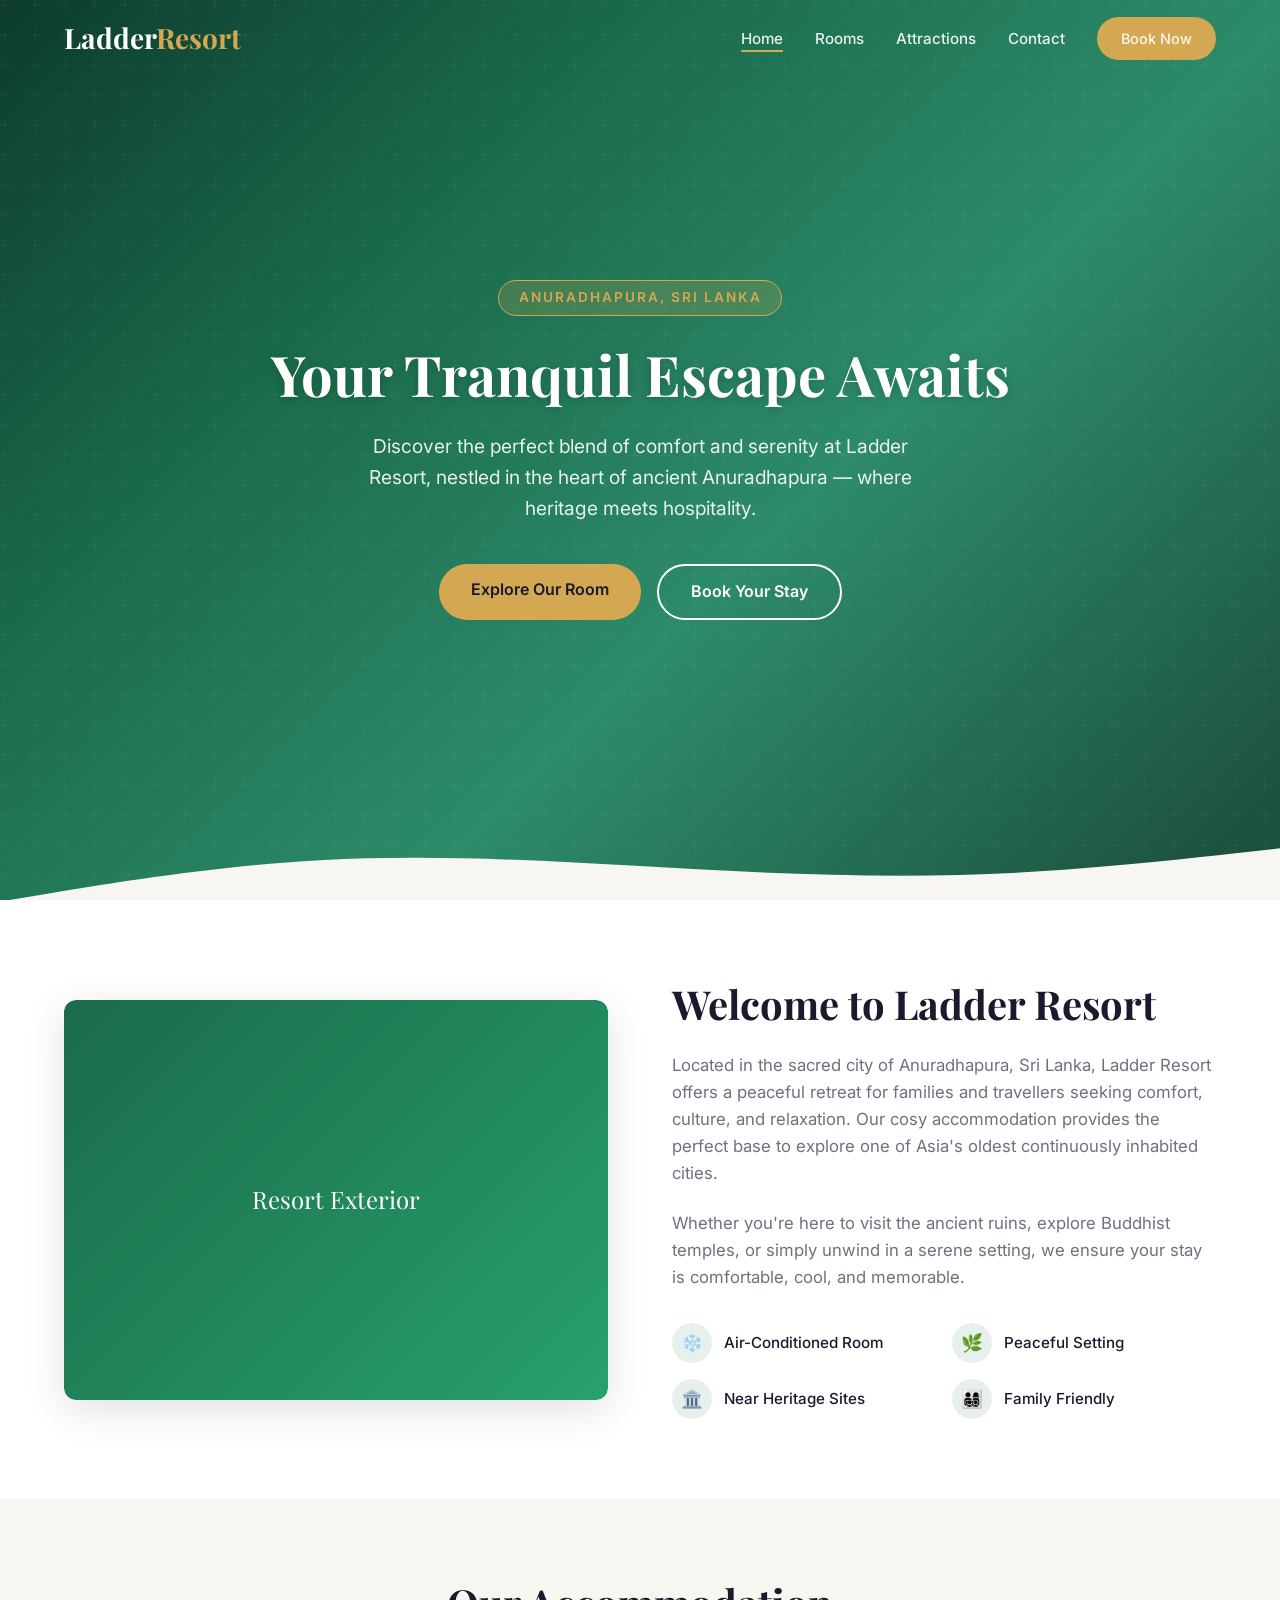
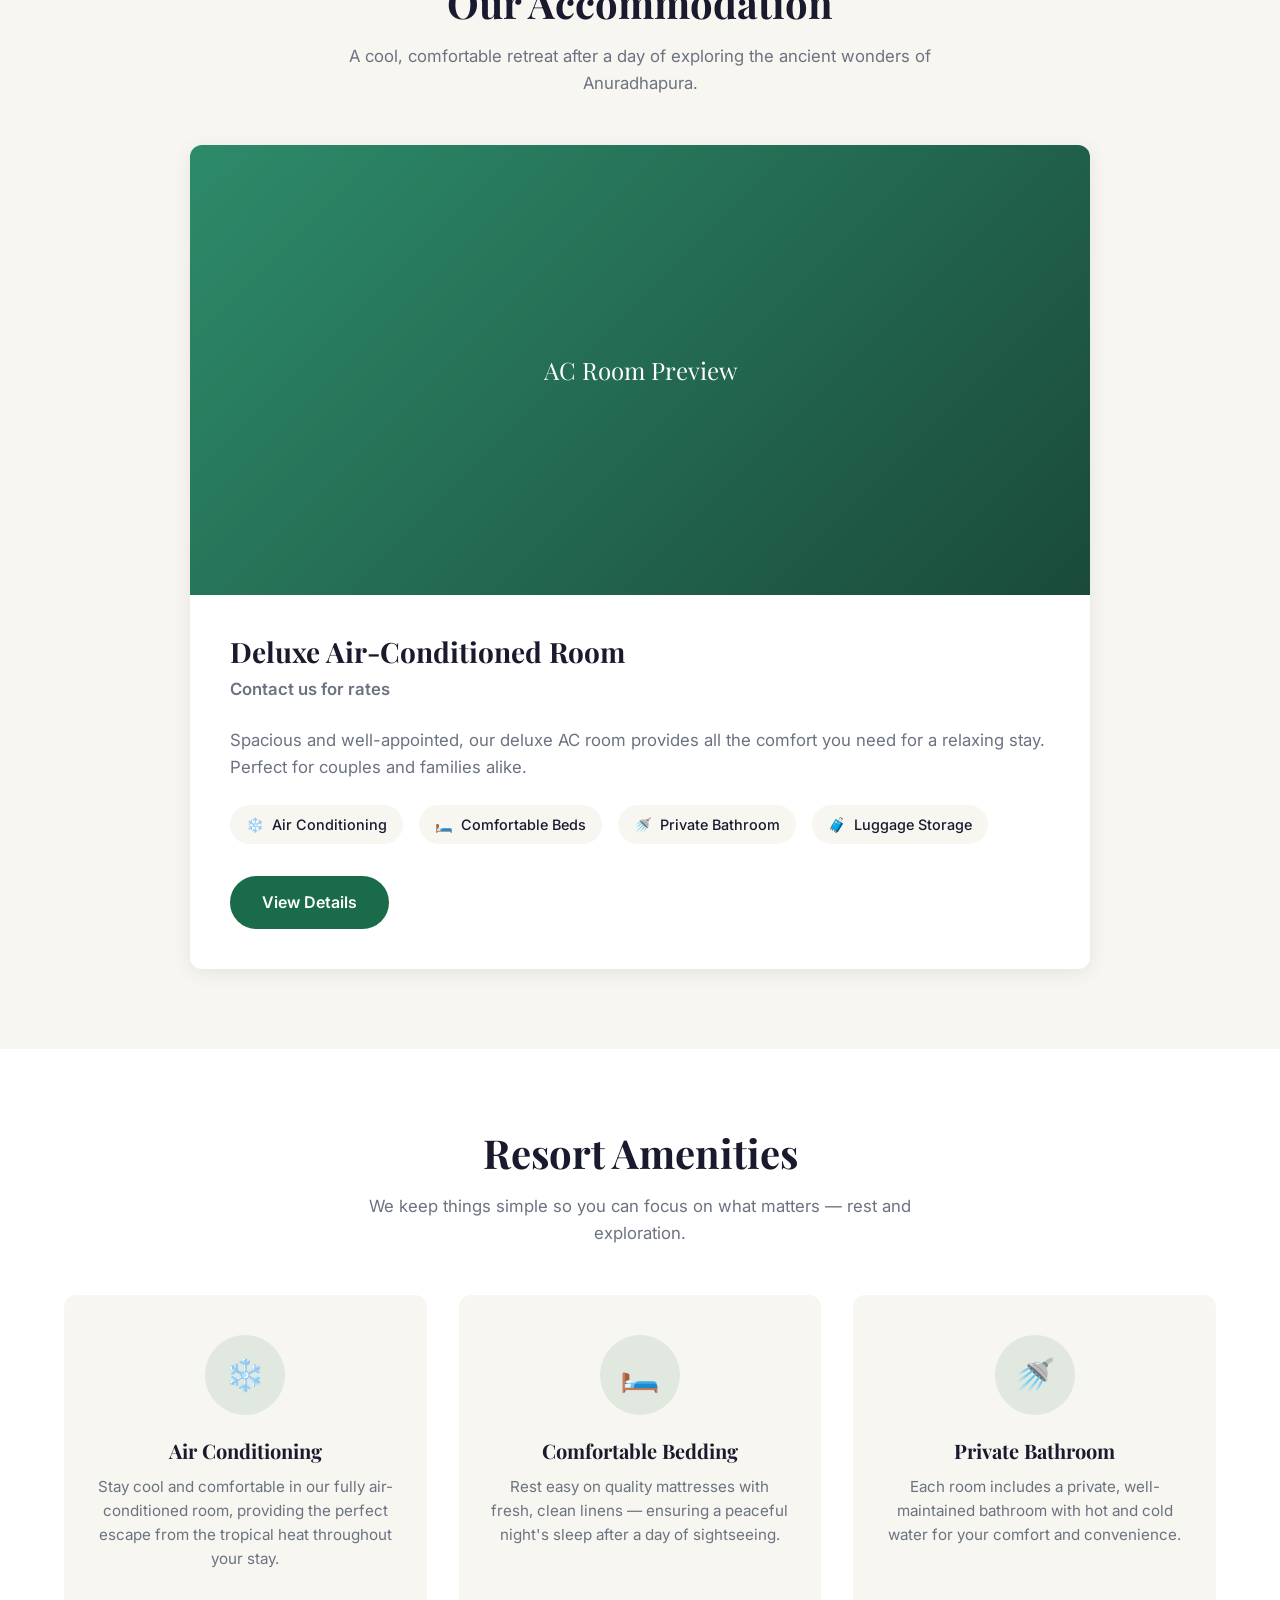
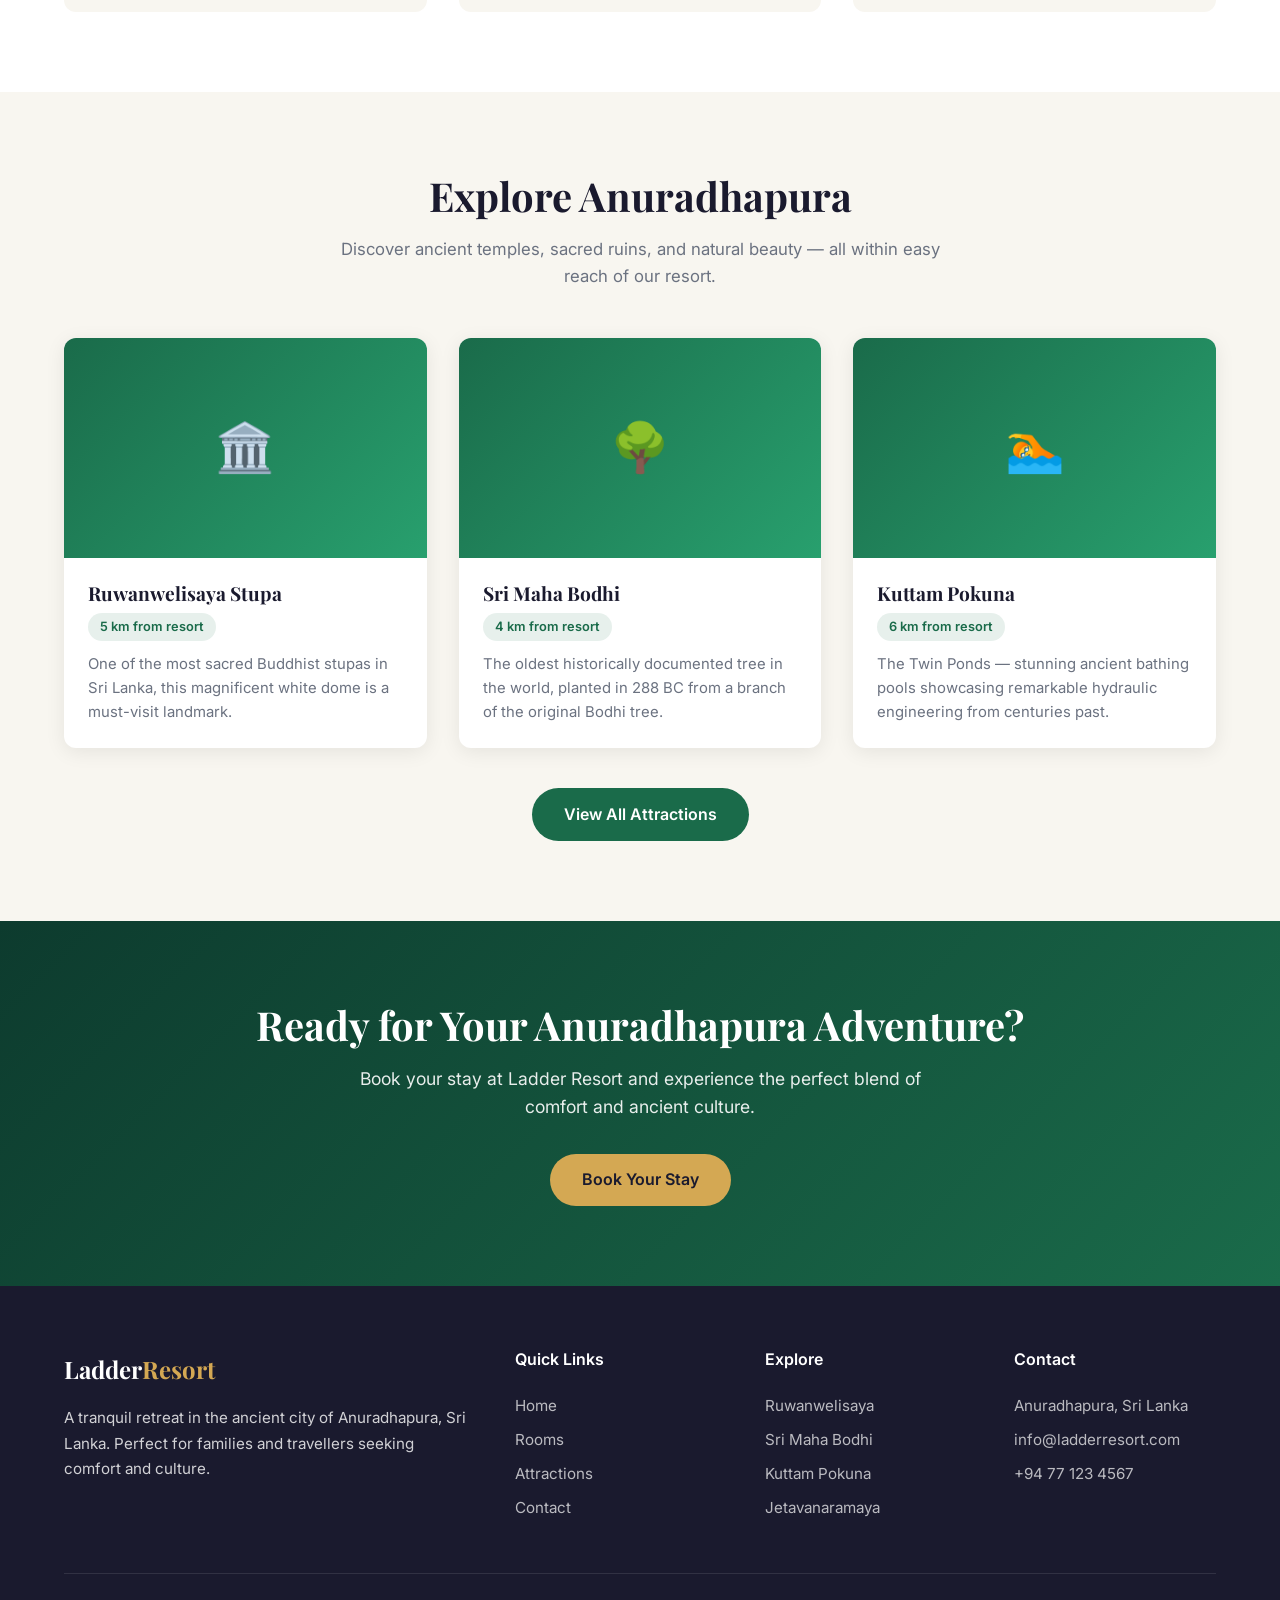
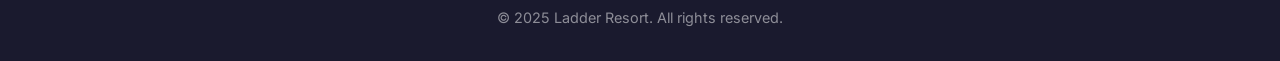
==== index.html @ e554f152 "Create complete resort website with homepage, rooms, attractions, and contact pages Co-authored-by: " ====
<!DOCTYPE html>
<html lang="en">
<head>
  <meta charset="UTF-8">
  <meta name="viewport" content="width=device-width, initial-scale=1.0">
  <title>Ladder Resort | Anuradhapura, Sri Lanka</title>
  <meta name="description" content="Escape to Ladder Resort in Anuradhapura, Sri Lanka. A tranquil retreat with air-conditioned comfort, surrounded by ancient heritage and tropical beauty.">
  <link rel="preconnect" href="https://fonts.googleapis.com">
  <link rel="preconnect" href="https://fonts.gstatic.com" crossorigin>
  <link href="https://fonts.googleapis.com/css2?family=Inter:wght@400;500;600;700&family=Playfair+Display:wght@400;600;700&display=swap" rel="stylesheet">
  <link rel="stylesheet" href="css/styles.css">
</head>
<body>

  <!-- Overlay for mobile nav -->
  <div class="nav-overlay"></div>

  <!-- Header -->
  <header class="header">
    <div class="container">
      <a href="index.html" class="logo">Ladder<span>Resort</span></a>
      <nav>
        <ul class="nav-links">
          <li><a href="index.html" class="active">Home</a></li>
          <li><a href="rooms.html">Rooms</a></li>
          <li><a href="attractions.html">Attractions</a></li>
          <li><a href="contact.html">Contact</a></li>
          <li><a href="contact.html" class="btn btn-accent">Book Now</a></li>
        </ul>
      </nav>
      <button class="nav-toggle" aria-label="Toggle navigation">
        <span></span>
        <span></span>
        <span></span>
      </button>
    </div>
  </header>

  <!-- Hero Section -->
  <section class="hero">
    <div class="hero-bg"></div>
    <div class="hero-content">
      <span class="hero-badge">Anuradhapura, Sri Lanka</span>
      <h1>Your Tranquil Escape Awaits</h1>
      <p>Discover the perfect blend of comfort and serenity at Ladder Resort, nestled in the heart of ancient Anuradhapura — where heritage meets hospitality.</p>
      <div class="hero-buttons">
        <a href="rooms.html" class="btn btn-accent">Explore Our Room</a>
        <a href="contact.html" class="btn btn-outline">Book Your Stay</a>
      </div>
    </div>
    <div class="hero-decor">
      <svg viewBox="0 0 1440 120" fill="none" xmlns="http://www.w3.org/2000/svg" preserveAspectRatio="none">
        <path d="M0 120L60 110C120 100 240 80 360 73.3C480 67 600 73 720 80C840 87 960 93 1080 90C1200 87 1320 73 1380 66.7L1440 60V120H1380C1320 120 1200 120 1080 120C960 120 840 120 720 120C600 120 480 120 360 120C240 120 120 120 60 120H0Z" fill="#f8f6f0"/>
      </svg>
    </div>
  </section>

  <!-- About / Overview Section -->
  <section class="about">
    <div class="container">
      <div class="about-grid">
        <div class="about-image animate-on-scroll">
          <div style="width:100%;height:400px;background:linear-gradient(135deg,#1a6b4a,#28a06e);border-radius:12px;display:flex;align-items:center;justify-content:center;color:white;font-size:1.5rem;font-family:var(--font-heading);">
            Resort Exterior
          </div>
          <div class="accent-border"></div>
        </div>
        <div class="about-text animate-on-scroll">
          <h2>Welcome to Ladder Resort</h2>
          <p>Located in the sacred city of Anuradhapura, Sri Lanka, Ladder Resort offers a peaceful retreat for families and travellers seeking comfort, culture, and relaxation. Our cosy accommodation provides the perfect base to explore one of Asia's oldest continuously inhabited cities.</p>
          <p>Whether you're here to visit the ancient ruins, explore Buddhist temples, or simply unwind in a serene setting, we ensure your stay is comfortable, cool, and memorable.</p>
          <div class="about-features">
            <div class="about-feature">
              <div class="icon">❄️</div>
              <span>Air-Conditioned Room</span>
            </div>
            <div class="about-feature">
              <div class="icon">🌿</div>
              <span>Peaceful Setting</span>
            </div>
            <div class="about-feature">
              <div class="icon">🏛️</div>
              <span>Near Heritage Sites</span>
            </div>
            <div class="about-feature">
              <div class="icon">👨‍👩‍👧‍👦</div>
              <span>Family Friendly</span>
            </div>
          </div>
        </div>
      </div>
    </div>
  </section>

  <!-- Room Preview Section -->
  <section class="rooms">
    <div class="container">
      <h2 class="section-title">Our Accommodation</h2>
      <p class="section-subtitle">A cool, comfortable retreat after a day of exploring the ancient wonders of Anuradhapura.</p>
      <div class="room-card animate-on-scroll">
        <div class="room-gallery">
          <div style="width:100%;height:100%;background:linear-gradient(135deg,#2d8b6a,#1a4a3a);display:flex;align-items:center;justify-content:center;color:white;font-size:1.5rem;font-family:var(--font-heading);">
            AC Room Preview
          </div>
        </div>
        <div class="room-info">
          <h3>Deluxe Air-Conditioned Room</h3>
          <p class="room-price">Contact us for rates</p>
          <p>Spacious and well-appointed, our deluxe AC room provides all the comfort you need for a relaxing stay. Perfect for couples and families alike.</p>
          <div class="room-amenities">
            <div class="room-amenity">
              <span class="icon">❄️</span>
              <span>Air Conditioning</span>
            </div>
            <div class="room-amenity">
              <span class="icon">🛏️</span>
              <span>Comfortable Beds</span>
            </div>
            <div class="room-amenity">
              <span class="icon">🚿</span>
              <span>Private Bathroom</span>
            </div>
            <div class="room-amenity">
              <span class="icon">🧳</span>
              <span>Luggage Storage</span>
            </div>
          </div>
          <a href="rooms.html" class="btn btn-primary">View Details</a>
        </div>
      </div>
    </div>
  </section>

  <!-- Amenities Section -->
  <section class="amenities">
    <div class="container">
      <h2 class="section-title">Resort Amenities</h2>
      <p class="section-subtitle">We keep things simple so you can focus on what matters — rest and exploration.</p>
      <div class="amenities-grid">
        <div class="amenity-card animate-on-scroll">
          <div class="amenity-icon">❄️</div>
          <h3>Air Conditioning</h3>
          <p>Stay cool and comfortable in our fully air-conditioned room, providing the perfect escape from the tropical heat throughout your stay.</p>
        </div>
        <div class="amenity-card animate-on-scroll">
          <div class="amenity-icon">🛏️</div>
          <h3>Comfortable Bedding</h3>
          <p>Rest easy on quality mattresses with fresh, clean linens — ensuring a peaceful night's sleep after a day of sightseeing.</p>
        </div>
        <div class="amenity-card animate-on-scroll">
          <div class="amenity-icon">🚿</div>
          <h3>Private Bathroom</h3>
          <p>Each room includes a private, well-maintained bathroom with hot and cold water for your comfort and convenience.</p>
        </div>
      </div>
    </div>
  </section>

  <!-- Attractions Preview -->
  <section class="attractions">
    <div class="container">
      <h2 class="section-title">Explore Anuradhapura</h2>
      <p class="section-subtitle">Discover ancient temples, sacred ruins, and natural beauty — all within easy reach of our resort.</p>
      <div class="attractions-grid">
        <div class="attraction-card animate-on-scroll">
          <div class="attraction-img">🏛️</div>
          <div class="attraction-info">
            <h3>Ruwanwelisaya Stupa</h3>
            <span class="attraction-distance">5 km from resort</span>
            <p>One of the most sacred Buddhist stupas in Sri Lanka, this magnificent white dome is a must-visit landmark.</p>
          </div>
        </div>
        <div class="attraction-card animate-on-scroll">
          <div class="attraction-img">🌳</div>
          <div class="attraction-info">
            <h3>Sri Maha Bodhi</h3>
            <span class="attraction-distance">4 km from resort</span>
            <p>The oldest historically documented tree in the world, planted in 288 BC from a branch of the original Bodhi tree.</p>
          </div>
        </div>
        <div class="attraction-card animate-on-scroll">
          <div class="attraction-img">🏊</div>
          <div class="attraction-info">
            <h3>Kuttam Pokuna</h3>
            <span class="attraction-distance">6 km from resort</span>
            <p>The Twin Ponds — stunning ancient bathing pools showcasing remarkable hydraulic engineering from centuries past.</p>
          </div>
        </div>
      </div>
      <div style="text-align:center;margin-top:2.5rem;">
        <a href="attractions.html" class="btn btn-primary">View All Attractions</a>
      </div>
    </div>
  </section>

  <!-- CTA Section -->
  <section style="background:linear-gradient(135deg,#0d3b2e,#1a6b4a);color:white;text-align:center;padding:5rem 0;">
    <div class="container">
      <h2 style="color:white;margin-bottom:1rem;">Ready for Your Anuradhapura Adventure?</h2>
      <p style="max-width:600px;margin:0 auto 2rem;opacity:0.9;font-size:1.1rem;">Book your stay at Ladder Resort and experience the perfect blend of comfort and ancient culture.</p>
      <a href="contact.html" class="btn btn-accent">Book Your Stay</a>
    </div>
  </section>

  <!-- Footer -->
  <footer class="footer">
    <div class="container">
      <div class="footer-grid">
        <div class="footer-brand">
          <a href="index.html" class="logo">Ladder<span>Resort</span></a>
          <p>A tranquil retreat in the ancient city of Anuradhapura, Sri Lanka. Perfect for families and travellers seeking comfort and culture.</p>
        </div>
        <div>
          <h4>Quick Links</h4>
          <ul class="footer-links">
            <li><a href="index.html">Home</a></li>
            <li><a href="rooms.html">Rooms</a></li>
            <li><a href="attractions.html">Attractions</a></li>
            <li><a href="contact.html">Contact</a></li>
          </ul>
        </div>
        <div>
          <h4>Explore</h4>
          <ul class="footer-links">
            <li><a href="attractions.html">Ruwanwelisaya</a></li>
            <li><a href="attractions.html">Sri Maha Bodhi</a></li>
            <li><a href="attractions.html">Kuttam Pokuna</a></li>
            <li><a href="attractions.html">Jetavanaramaya</a></li>
          </ul>
        </div>
        <div>
          <h4>Contact</h4>
          <ul class="footer-links">
            <li><a href="contact.html">Anuradhapura, Sri Lanka</a></li>
            <li><a href="mailto:info@ladderresort.com">info@ladderresort.com</a></li>
            <li><a href="tel:+94771234567">+94 77 123 4567</a></li>
          </ul>
        </div>
      </div>
      <div class="footer-bottom">
        <p>&copy; 2025 Ladder Resort. All rights reserved.</p>
      </div>
    </div>
  </footer>

  <script src="js/main.js"></script>
</body>
</html>
---- css/styles.css ----
/* ===== CSS Variables & Reset ===== */
:root {
  --primary: #1a6b4a;
  --primary-light: #28a06e;
  --accent: #d4a853;
  --accent-light: #f0d48a;
  --dark: #1a1a2e;
  --dark-light: #2d2d44;
  --light: #f8f6f0;
  --white: #ffffff;
  --gray: #6b7280;
  --gray-light: #e5e7eb;
  --shadow: 0 4px 20px rgba(0, 0, 0, 0.08);
  --shadow-lg: 0 10px 40px rgba(0, 0, 0, 0.12);
  --radius: 12px;
  --transition: 0.3s ease;
  --font-heading: 'Playfair Display', Georgia, serif;
  --font-body: 'Inter', -apple-system, BlinkMacSystemFont, sans-serif;
}

*,
*::before,
*::after {
  margin: 0;
  padding: 0;
  box-sizing: border-box;
}

html {
  scroll-behavior: smooth;
  font-size: 16px;
}

body {
  font-family: var(--font-body);
  color: var(--dark);
  line-height: 1.6;
  background-color: var(--light);
  overflow-x: hidden;
}

img {
  max-width: 100%;
  height: auto;
  display: block;
}

a {
  text-decoration: none;
  color: inherit;
  transition: color var(--transition);
}

ul {
  list-style: none;
}

.container {
  max-width: 1200px;
  margin: 0 auto;
  padding: 0 1.5rem;
}

/* ===== Typography ===== */
h1, h2, h3, h4 {
  font-family: var(--font-heading);
  line-height: 1.2;
}

h1 { font-size: 3.5rem; }
h2 { font-size: 2.5rem; }
h3 { font-size: 1.5rem; }
h4 { font-size: 1.25rem; }

.section-title {
  text-align: center;
  margin-bottom: 1rem;
  color: var(--dark);
}

.section-subtitle {
  text-align: center;
  color: var(--gray);
  max-width: 600px;
  margin: 0 auto 3rem;
  font-size: 1.05rem;
}

/* ===== Buttons ===== */
.btn {
  display: inline-block;
  padding: 0.85rem 2rem;
  border-radius: 50px;
  font-weight: 600;
  font-size: 1rem;
  cursor: pointer;
  transition: all var(--transition);
  border: none;
  font-family: var(--font-body);
}

.btn-primary {
  background: var(--primary);
  color: var(--white);
}

.btn-primary:hover {
  background: var(--primary-light);
  transform: translateY(-2px);
  box-shadow: 0 6px 20px rgba(26, 107, 74, 0.3);
}

.btn-accent {
  background: var(--accent);
  color: var(--dark);
}

.btn-accent:hover {
  background: var(--accent-light);
  transform: translateY(-2px);
  box-shadow: 0 6px 20px rgba(212, 168, 83, 0.3);
}

.btn-outline {
  background: transparent;
  color: var(--white);
  border: 2px solid var(--white);
}

.btn-outline:hover {
  background: var(--white);
  color: var(--dark);
}

/* ===== Header & Navigation ===== */
.header {
  position: fixed;
  top: 0;
  left: 0;
  width: 100%;
  z-index: 1000;
  padding: 1rem 0;
  transition: all var(--transition);
}

.header.scrolled {
  background: rgba(255, 255, 255, 0.97);
  box-shadow: var(--shadow);
  padding: 0.6rem 0;
}

.header .container {
  display: flex;
  justify-content: space-between;
  align-items: center;
}

.logo {
  font-family: var(--font-heading);
  font-size: 1.75rem;
  font-weight: 700;
  color: var(--white);
  transition: color var(--transition);
}

.logo span {
  color: var(--accent);
}

.header.scrolled .logo {
  color: var(--dark);
}

.nav-links {
  display: flex;
  gap: 2rem;
  align-items: center;
}

.nav-links a {
  color: rgba(255, 255, 255, 0.9);
  font-weight: 500;
  font-size: 0.95rem;
  position: relative;
  padding: 0.25rem 0;
}

.nav-links a::after {
  content: '';
  position: absolute;
  bottom: 0;
  left: 0;
  width: 0;
  height: 2px;
  background: var(--accent);
  transition: width var(--transition);
}

.nav-links a:hover::after,
.nav-links a.active::after {
  width: 100%;
}

.header.scrolled .nav-links a {
  color: var(--dark);
}

.nav-links .btn {
  padding: 0.6rem 1.5rem;
  font-size: 0.9rem;
}

/* Mobile Nav Toggle */
.nav-toggle {
  display: none;
  flex-direction: column;
  gap: 5px;
  cursor: pointer;
  padding: 4px;
  background: none;
  border: none;
}

.nav-toggle span {
  width: 26px;
  height: 3px;
  background: var(--white);
  border-radius: 3px;
  transition: all var(--transition);
}

.header.scrolled .nav-toggle span {
  background: var(--dark);
}

/* ===== Hero Section ===== */
.hero {
  position: relative;
  min-height: 100vh;
  display: flex;
  align-items: center;
  justify-content: center;
  text-align: center;
  color: var(--white);
  overflow: hidden;
}

.hero-bg {
  position: absolute;
  inset: 0;
  background: linear-gradient(135deg, #0d3b2e 0%, #1a6b4a 30%, #2d8b6a 60%, #1a4a3a 100%);
  z-index: -2;
}

.hero-bg::after {
  content: '';
  position: absolute;
  inset: 0;
  background: url("data:image/svg+xml,%3Csvg width='60' height='60' viewBox='0 0 60 60' xmlns='http://www.w3.org/2000/svg'%3E%3Cg fill='none' fill-rule='evenodd'%3E%3Cg fill='%23ffffff' fill-opacity='0.03'%3E%3Cpath d='M36 34v-4h-2v4h-4v2h4v4h2v-4h4v-2h-4zm0-30V0h-2v4h-4v2h4v4h2V6h4V4h-4zM6 34v-4H4v4H0v2h4v4h2v-4h4v-2H6zM6 4V0H4v4H0v2h4v4h2V6h4V4H6z'/%3E%3C/g%3E%3C/g%3E%3C/svg%3E");
}

.hero-content {
  position: relative;
  z-index: 1;
  max-width: 800px;
  padding: 0 1.5rem;
}

.hero-badge {
  display: inline-block;
  padding: 0.4rem 1.2rem;
  background: rgba(212, 168, 83, 0.2);
  border: 1px solid var(--accent);
  border-radius: 50px;
  color: var(--accent);
  font-size: 0.85rem;
  font-weight: 600;
  letter-spacing: 2px;
  text-transform: uppercase;
  margin-bottom: 1.5rem;
}

.hero h1 {
  margin-bottom: 1.5rem;
  font-size: 3.5rem;
  text-shadow: 0 2px 10px rgba(0, 0, 0, 0.2);
}

.hero p {
  font-size: 1.2rem;
  opacity: 0.9;
  margin-bottom: 2.5rem;
  max-width: 600px;
  margin-left: auto;
  margin-right: auto;
}

.hero-buttons {
  display: flex;
  gap: 1rem;
  justify-content: center;
  flex-wrap: wrap;
}

/* Decorative palm leaves */
.hero-decor {
  position: absolute;
  bottom: -2px;
  left: 0;
  width: 100%;
  z-index: 1;
}

.hero-decor svg {
  display: block;
  width: 100%;
  height: auto;
}

/* ===== Page Hero (inner pages) ===== */
.page-hero {
  position: relative;
  padding: 10rem 0 5rem;
  text-align: center;
  color: var(--white);
  overflow: hidden;
}

.page-hero .hero-bg {
  z-index: -1;
}

.page-hero h1 {
  font-size: 3rem;
  margin-bottom: 1rem;
}

.page-hero p {
  font-size: 1.1rem;
  opacity: 0.9;
  max-width: 600px;
  margin: 0 auto;
}

/* ===== Section ===== */
section {
  padding: 5rem 0;
}

/* ===== About / Overview Section ===== */
.about {
  background: var(--white);
}

.about-grid {
  display: grid;
  grid-template-columns: 1fr 1fr;
  gap: 4rem;
  align-items: center;
}

.about-image {
  position: relative;
  border-radius: var(--radius);
  overflow: hidden;
  box-shadow: var(--shadow-lg);
}

.about-image img {
  width: 100%;
  height: 400px;
  object-fit: cover;
}

.about-image .accent-border {
  position: absolute;
  top: -15px;
  left: -15px;
  width: 100%;
  height: 100%;
  border: 3px solid var(--accent);
  border-radius: var(--radius);
  z-index: -1;
}

.about-text h2 {
  margin-bottom: 1.5rem;
  color: var(--dark);
}

.about-text p {
  color: var(--gray);
  margin-bottom: 1.5rem;
  font-size: 1.05rem;
}

.about-features {
  display: grid;
  grid-template-columns: 1fr 1fr;
  gap: 1rem;
  margin-top: 2rem;
}

.about-feature {
  display: flex;
  align-items: center;
  gap: 0.75rem;
}

.about-feature .icon {
  width: 40px;
  height: 40px;
  background: rgba(26, 107, 74, 0.1);
  border-radius: 50%;
  display: flex;
  align-items: center;
  justify-content: center;
  flex-shrink: 0;
  color: var(--primary);
  font-size: 1.1rem;
}

.about-feature span {
  font-weight: 500;
  font-size: 0.95rem;
}

/* ===== Room Section ===== */
.rooms {
  background: var(--light);
}

.room-card {
  background: var(--white);
  border-radius: var(--radius);
  overflow: hidden;
  box-shadow: var(--shadow);
  max-width: 900px;
  margin: 0 auto;
}

.room-gallery {
  position: relative;
  height: 450px;
  overflow: hidden;
}

.room-gallery img {
  width: 100%;
  height: 100%;
  object-fit: cover;
  position: absolute;
  top: 0;
  left: 0;
  opacity: 0;
  transition: opacity 0.6s ease;
}

.room-gallery img.active {
  opacity: 1;
}

.gallery-nav {
  position: absolute;
  bottom: 1.5rem;
  left: 50%;
  transform: translateX(-50%);
  display: flex;
  gap: 0.5rem;
  z-index: 2;
}

.gallery-dot {
  width: 12px;
  height: 12px;
  border-radius: 50%;
  background: rgba(255, 255, 255, 0.5);
  border: 2px solid var(--white);
  cursor: pointer;
  transition: all var(--transition);
}

.gallery-dot.active {
  background: var(--accent);
  border-color: var(--accent);
}

.gallery-arrow {
  position: absolute;
  top: 50%;
  transform: translateY(-50%);
  width: 44px;
  height: 44px;
  background: rgba(255, 255, 255, 0.9);
  border: none;
  border-radius: 50%;
  cursor: pointer;
  display: flex;
  align-items: center;
  justify-content: center;
  font-size: 1.2rem;
  color: var(--dark);
  z-index: 2;
  transition: all var(--transition);
  box-shadow: 0 2px 8px rgba(0, 0, 0, 0.15);
}

.gallery-arrow:hover {
  background: var(--white);
  transform: translateY(-50%) scale(1.05);
}

.gallery-arrow.prev {
  left: 1rem;
}

.gallery-arrow.next {
  right: 1rem;
}

.room-info {
  padding: 2.5rem;
}

.room-info h3 {
  font-size: 1.75rem;
  margin-bottom: 0.5rem;
}

.room-price {
  color: var(--primary);
  font-size: 1.1rem;
  font-weight: 600;
  margin-bottom: 1.5rem;
}

.room-info p {
  color: var(--gray);
  margin-bottom: 1.5rem;
  font-size: 1.05rem;
}

.room-amenities {
  display: flex;
  flex-wrap: wrap;
  gap: 1rem;
  margin-bottom: 2rem;
}

.room-amenity {
  display: flex;
  align-items: center;
  gap: 0.5rem;
  padding: 0.5rem 1rem;
  background: var(--light);
  border-radius: 50px;
  font-size: 0.9rem;
  font-weight: 500;
}

.room-amenity .icon {
  color: var(--primary);
}

/* ===== Amenities Section ===== */
.amenities {
  background: var(--white);
}

.amenities-grid {
  display: grid;
  grid-template-columns: repeat(3, 1fr);
  gap: 2rem;
}

.amenity-card {
  text-align: center;
  padding: 2.5rem 2rem;
  background: var(--light);
  border-radius: var(--radius);
  transition: all var(--transition);
}

.amenity-card:hover {
  transform: translateY(-5px);
  box-shadow: var(--shadow);
}

.amenity-icon {
  width: 80px;
  height: 80px;
  background: rgba(26, 107, 74, 0.1);
  border-radius: 50%;
  display: flex;
  align-items: center;
  justify-content: center;
  margin: 0 auto 1.5rem;
  font-size: 2rem;
  color: var(--primary);
}

.amenity-card h3 {
  margin-bottom: 0.75rem;
  font-size: 1.25rem;
}

.amenity-card p {
  color: var(--gray);
  font-size: 0.95rem;
}

/* ===== Attractions Section ===== */
.attractions {
  background: var(--light);
}

.attractions-grid {
  display: grid;
  grid-template-columns: repeat(3, 1fr);
  gap: 2rem;
}

.attraction-card {
  background: var(--white);
  border-radius: var(--radius);
  overflow: hidden;
  box-shadow: var(--shadow);
  transition: all var(--transition);
}

.attraction-card:hover {
  transform: translateY(-5px);
  box-shadow: var(--shadow-lg);
}

.attraction-img {
  height: 220px;
  overflow: hidden;
  background: linear-gradient(135deg, var(--primary), var(--primary-light));
  display: flex;
  align-items: center;
  justify-content: center;
  color: var(--white);
  font-size: 3rem;
}

.attraction-img img {
  width: 100%;
  height: 100%;
  object-fit: cover;
}

.attraction-info {
  padding: 1.5rem;
}

.attraction-info h3 {
  margin-bottom: 0.5rem;
  font-size: 1.2rem;
}

.attraction-distance {
  display: inline-block;
  padding: 0.25rem 0.75rem;
  background: rgba(26, 107, 74, 0.1);
  color: var(--primary);
  border-radius: 50px;
  font-size: 0.8rem;
  font-weight: 600;
  margin-bottom: 0.75rem;
}

.attraction-info p {
  color: var(--gray);
  font-size: 0.93rem;
}

/* ===== Contact & Booking Section ===== */
.contact {
  background: var(--white);
}

.contact-grid {
  display: grid;
  grid-template-columns: 1fr 1fr;
  gap: 4rem;
}

.contact-info h3 {
  margin-bottom: 1.5rem;
  font-size: 1.5rem;
}

.contact-item {
  display: flex;
  gap: 1rem;
  margin-bottom: 1.5rem;
  align-items: flex-start;
}

.contact-item .icon {
  width: 48px;
  height: 48px;
  background: rgba(26, 107, 74, 0.1);
  border-radius: 50%;
  display: flex;
  align-items: center;
  justify-content: center;
  flex-shrink: 0;
  color: var(--primary);
  font-size: 1.2rem;
}

.contact-item h4 {
  margin-bottom: 0.25rem;
  font-family: var(--font-body);
  font-weight: 600;
}

.contact-item p {
  color: var(--gray);
  font-size: 0.95rem;
}

/* Booking Form */
.booking-form {
  background: var(--light);
  padding: 2.5rem;
  border-radius: var(--radius);
}

.booking-form h3 {
  margin-bottom: 1.5rem;
  font-size: 1.5rem;
}

.form-group {
  margin-bottom: 1.25rem;
}

.form-group label {
  display: block;
  margin-bottom: 0.4rem;
  font-weight: 500;
  font-size: 0.95rem;
  color: var(--dark);
}

.form-group input,
.form-group select,
.form-group textarea {
  width: 100%;
  padding: 0.8rem 1rem;
  border: 2px solid var(--gray-light);
  border-radius: 8px;
  font-size: 1rem;
  font-family: var(--font-body);
  transition: border-color var(--transition);
  background: var(--white);
}

.form-group input:focus,
.form-group select:focus,
.form-group textarea:focus {
  outline: none;
  border-color: var(--primary);
}

.form-group textarea {
  resize: vertical;
  min-height: 100px;
}

.form-row {
  display: grid;
  grid-template-columns: 1fr 1fr;
  gap: 1rem;
}

.form-message {
  padding: 1rem;
  border-radius: 8px;
  margin-top: 1rem;
  font-weight: 500;
  display: none;
}

.form-message.success {
  background: rgba(26, 107, 74, 0.1);
  color: var(--primary);
  display: block;
}

.form-message.error {
  background: rgba(220, 38, 38, 0.1);
  color: #dc2626;
  display: block;
}

/* ===== Footer ===== */
.footer {
  background: var(--dark);
  color: rgba(255, 255, 255, 0.8);
  padding: 4rem 0 2rem;
}

.footer-grid {
  display: grid;
  grid-template-columns: 2fr 1fr 1fr 1fr;
  gap: 3rem;
  margin-bottom: 3rem;
}

.footer-brand .logo {
  font-size: 1.5rem;
  margin-bottom: 1rem;
  display: inline-block;
}

.footer-brand p {
  font-size: 0.95rem;
  line-height: 1.7;
  margin-bottom: 1.5rem;
}

.footer h4 {
  color: var(--white);
  font-family: var(--font-body);
  font-weight: 600;
  margin-bottom: 1.25rem;
  font-size: 1rem;
}

.footer-links a {
  display: block;
  padding: 0.3rem 0;
  color: rgba(255, 255, 255, 0.7);
  font-size: 0.95rem;
  transition: color var(--transition);
}

.footer-links a:hover {
  color: var(--accent);
}

.footer-bottom {
  border-top: 1px solid rgba(255, 255, 255, 0.1);
  padding-top: 2rem;
  text-align: center;
  font-size: 0.9rem;
  color: rgba(255, 255, 255, 0.5);
}

/* ===== Responsive ===== */
@media (max-width: 992px) {
  h1 { font-size: 2.5rem; }
  h2 { font-size: 2rem; }

  .hero h1 { font-size: 2.8rem; }

  .about-grid {
    grid-template-columns: 1fr;
    gap: 2rem;
  }

  .amenities-grid {
    grid-template-columns: repeat(2, 1fr);
  }

  .attractions-grid {
    grid-template-columns: repeat(2, 1fr);
  }

  .contact-grid {
    grid-template-columns: 1fr;
    gap: 2rem;
  }

  .footer-grid {
    grid-template-columns: 1fr 1fr;
    gap: 2rem;
  }
}

@media (max-width: 768px) {
  h1 { font-size: 2rem; }
  h2 { font-size: 1.75rem; }

  .hero h1 { font-size: 2.2rem; }
  .hero p { font-size: 1rem; }

  .page-hero {
    padding: 8rem 0 3rem;
  }

  .page-hero h1 {
    font-size: 2.2rem;
  }

  section {
    padding: 3.5rem 0;
  }

  /* Mobile Navigation */
  .nav-links {
    position: fixed;
    top: 0;
    right: -100%;
    width: 280px;
    height: 100vh;
    background: var(--white);
    flex-direction: column;
    padding: 5rem 2rem 2rem;
    gap: 1.5rem;
    box-shadow: -5px 0 20px rgba(0, 0, 0, 0.1);
    transition: right var(--transition);
  }

  .nav-links.active {
    right: 0;
  }

  .nav-links a {
    color: var(--dark) !important;
    font-size: 1.05rem;
  }

  .nav-toggle {
    display: flex;
  }

  .nav-toggle.active span:nth-child(1) {
    transform: rotate(45deg) translate(5px, 5px);
  }

  .nav-toggle.active span:nth-child(2) {
    opacity: 0;
  }

  .nav-toggle.active span:nth-child(3) {
    transform: rotate(-45deg) translate(5px, -5px);
  }

  .nav-overlay {
    display: none;
    position: fixed;
    inset: 0;
    background: rgba(0, 0, 0, 0.5);
    z-index: 999;
  }

  .nav-overlay.active {
    display: block;
  }

  .room-gallery {
    height: 300px;
  }

  .room-info {
    padding: 1.5rem;
  }

  .amenities-grid {
    grid-template-columns: 1fr;
  }

  .form-row {
    grid-template-columns: 1fr;
  }

  .footer-grid {
    grid-template-columns: 1fr;
    gap: 2rem;
  }
}

@media (max-width: 480px) {
  .hero h1 { font-size: 1.8rem; }

  .hero-buttons {
    flex-direction: column;
    align-items: center;
  }

  .about-features {
    grid-template-columns: 1fr;
  }

  .attractions-grid {
    grid-template-columns: 1fr;
  }
}
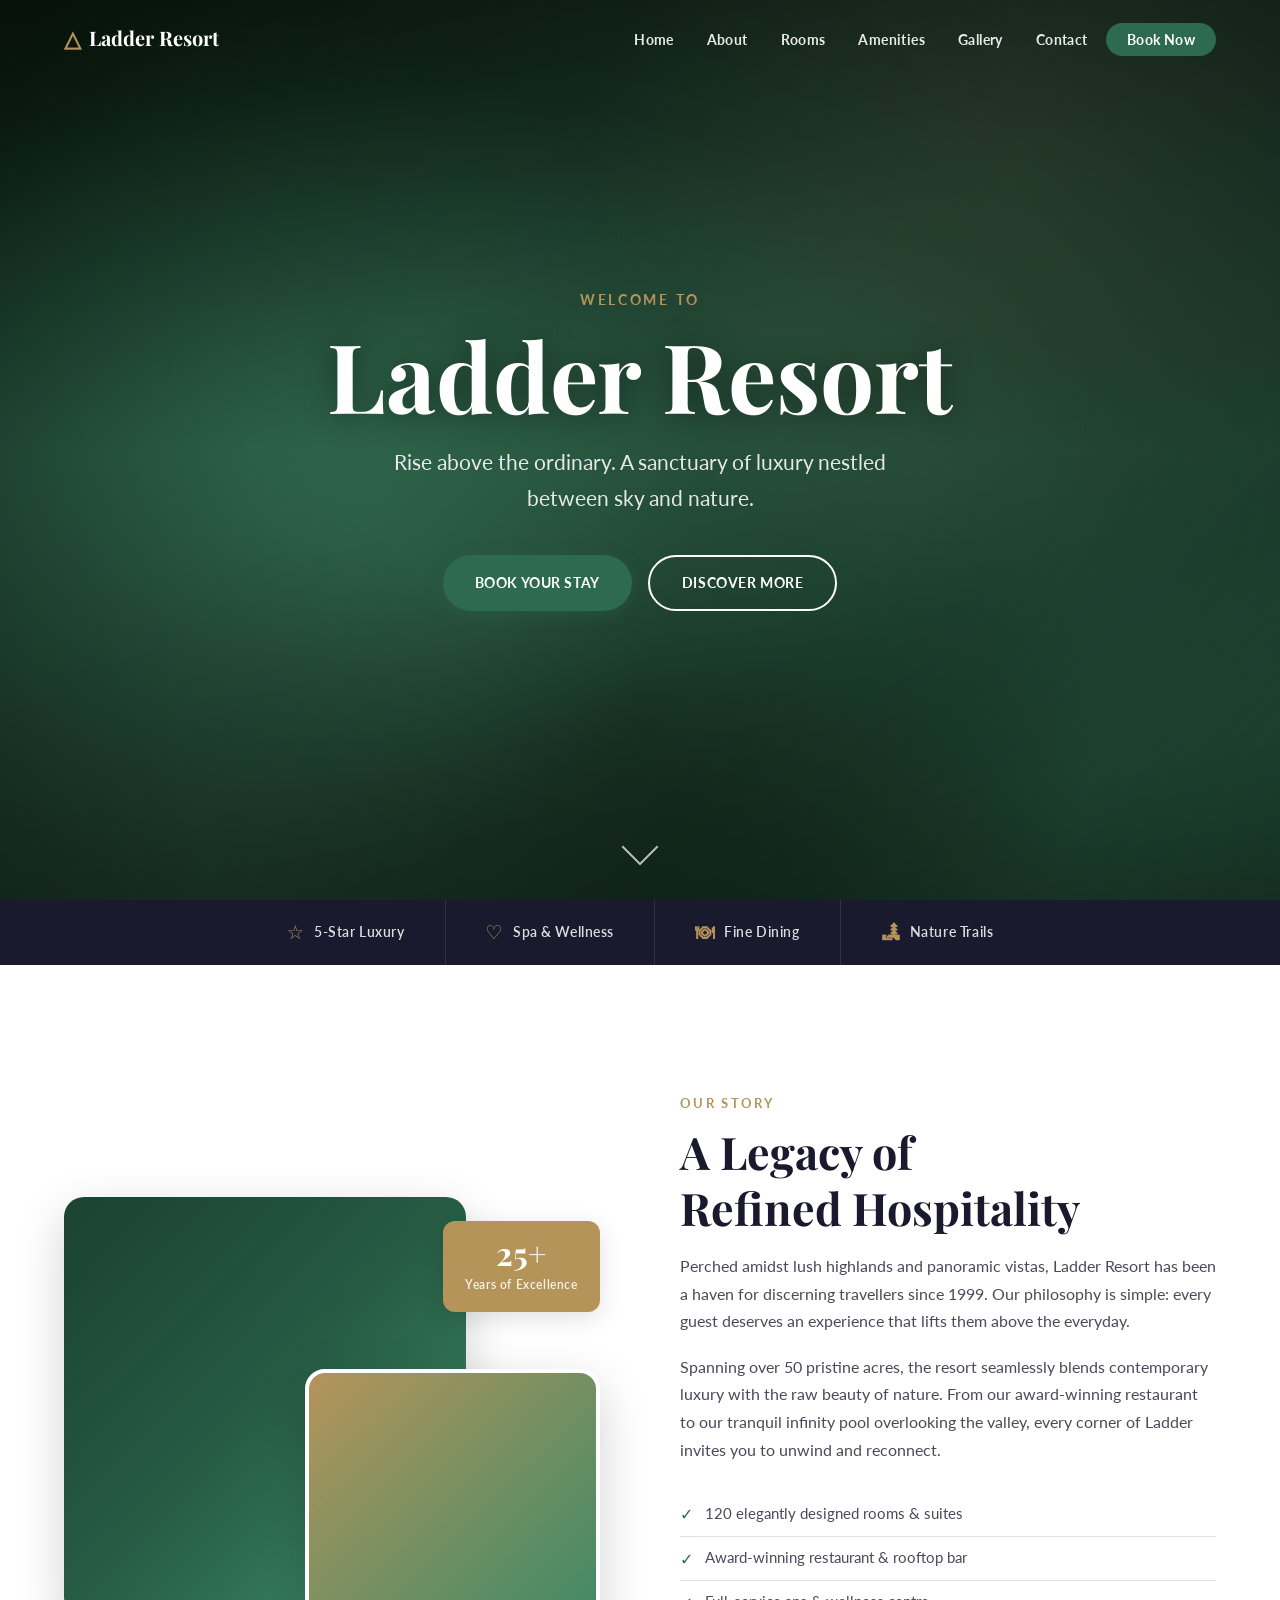
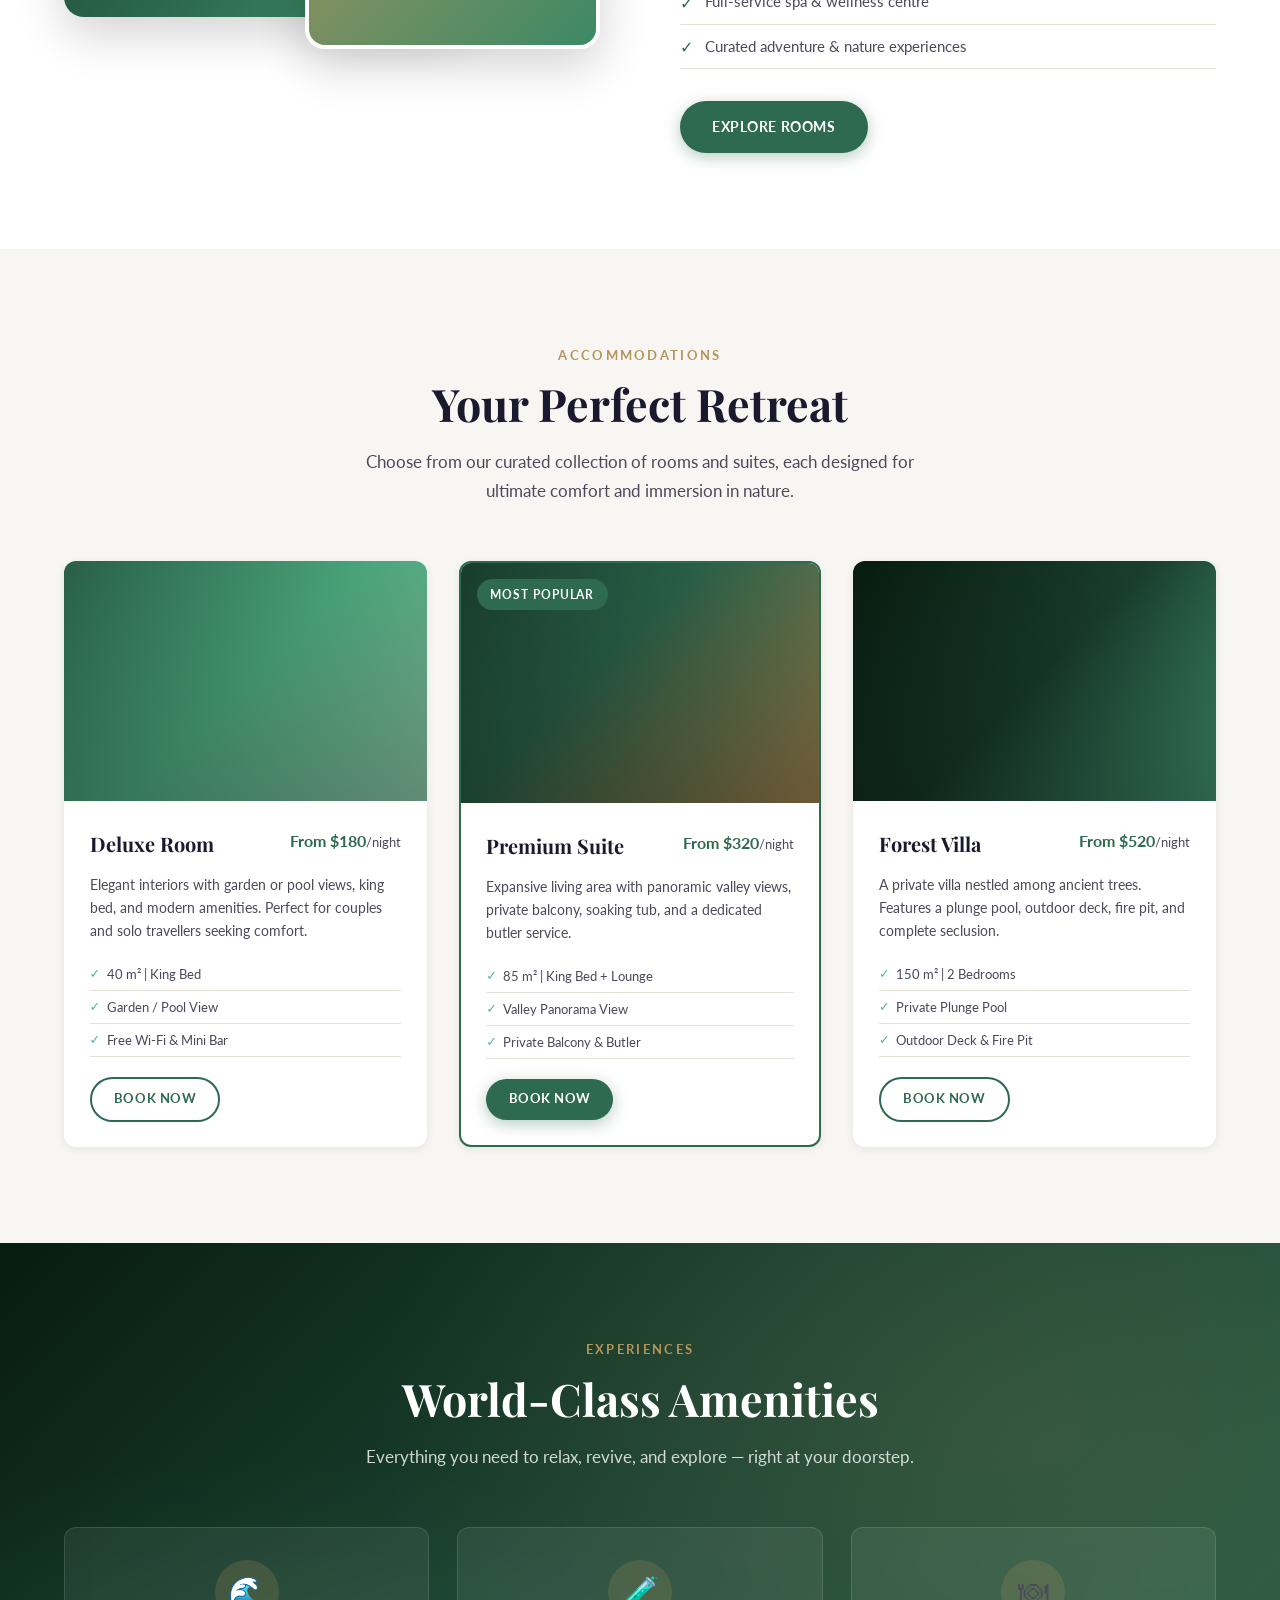
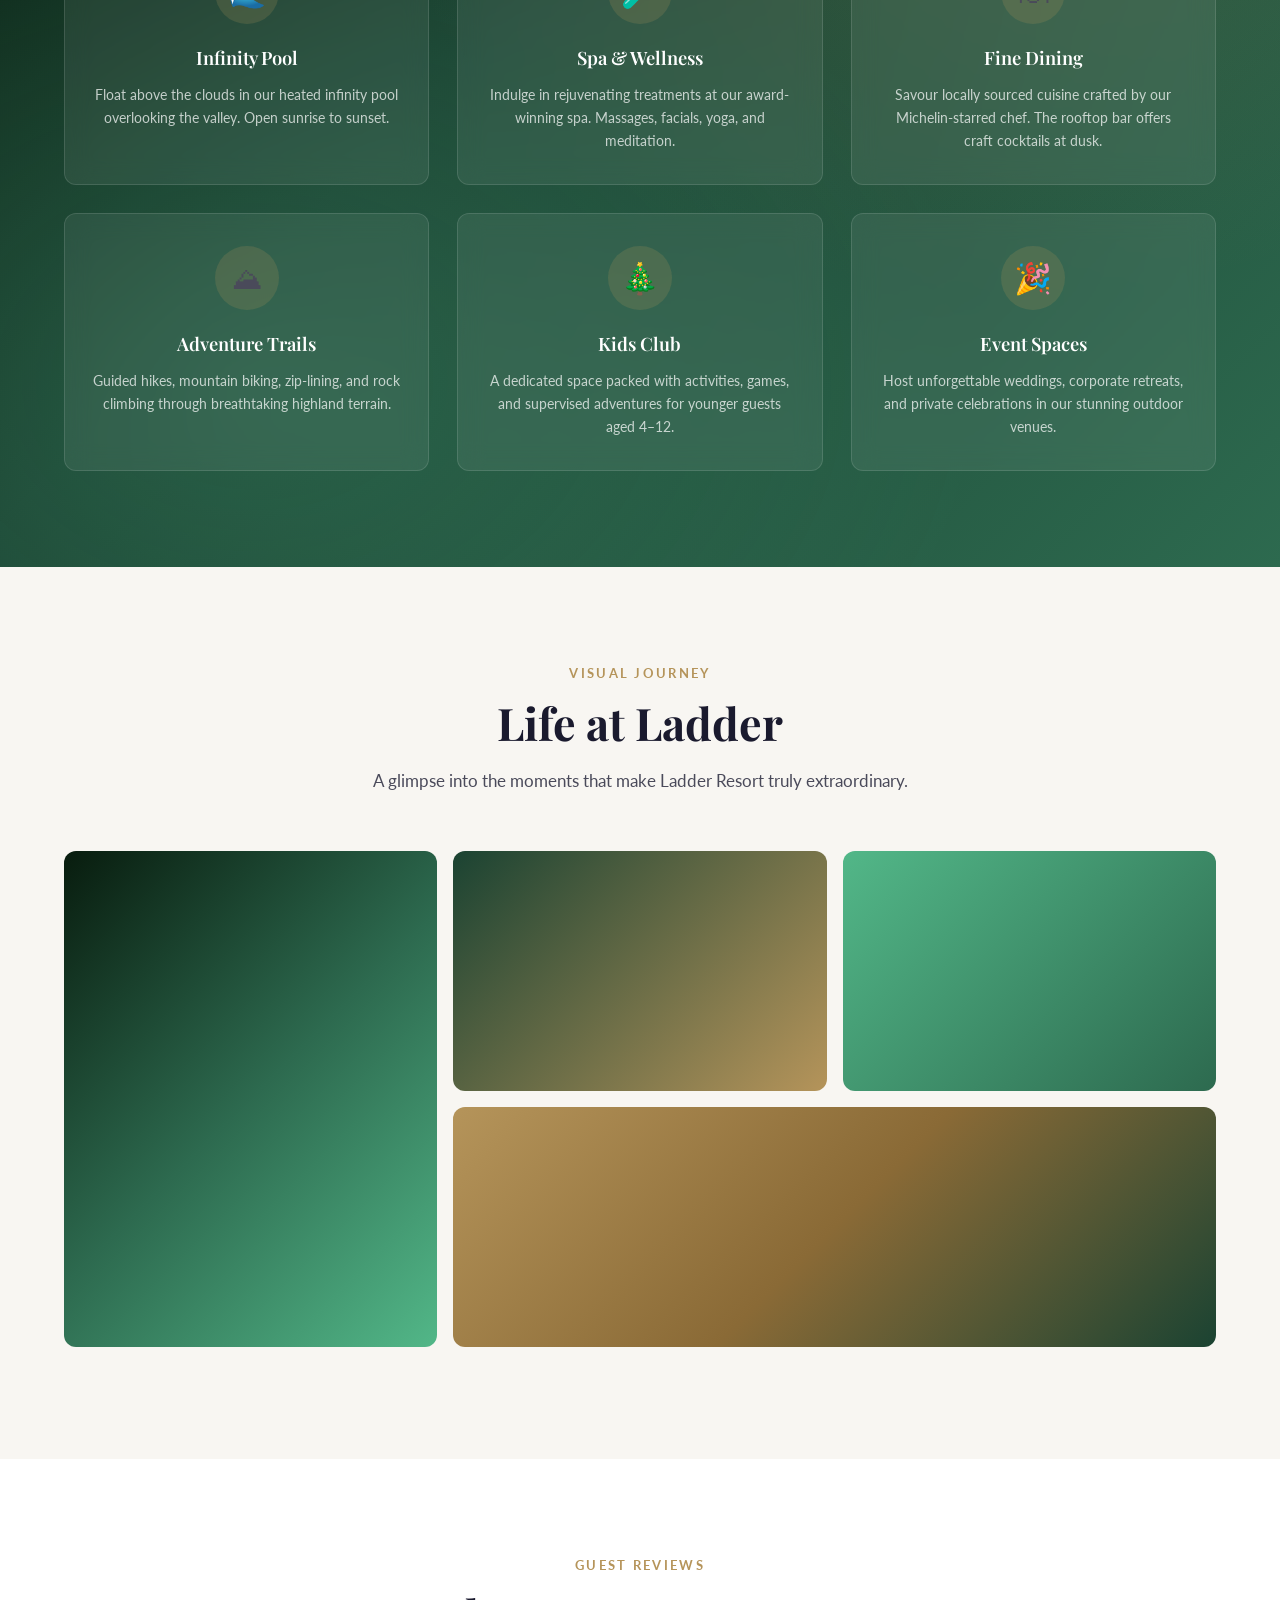
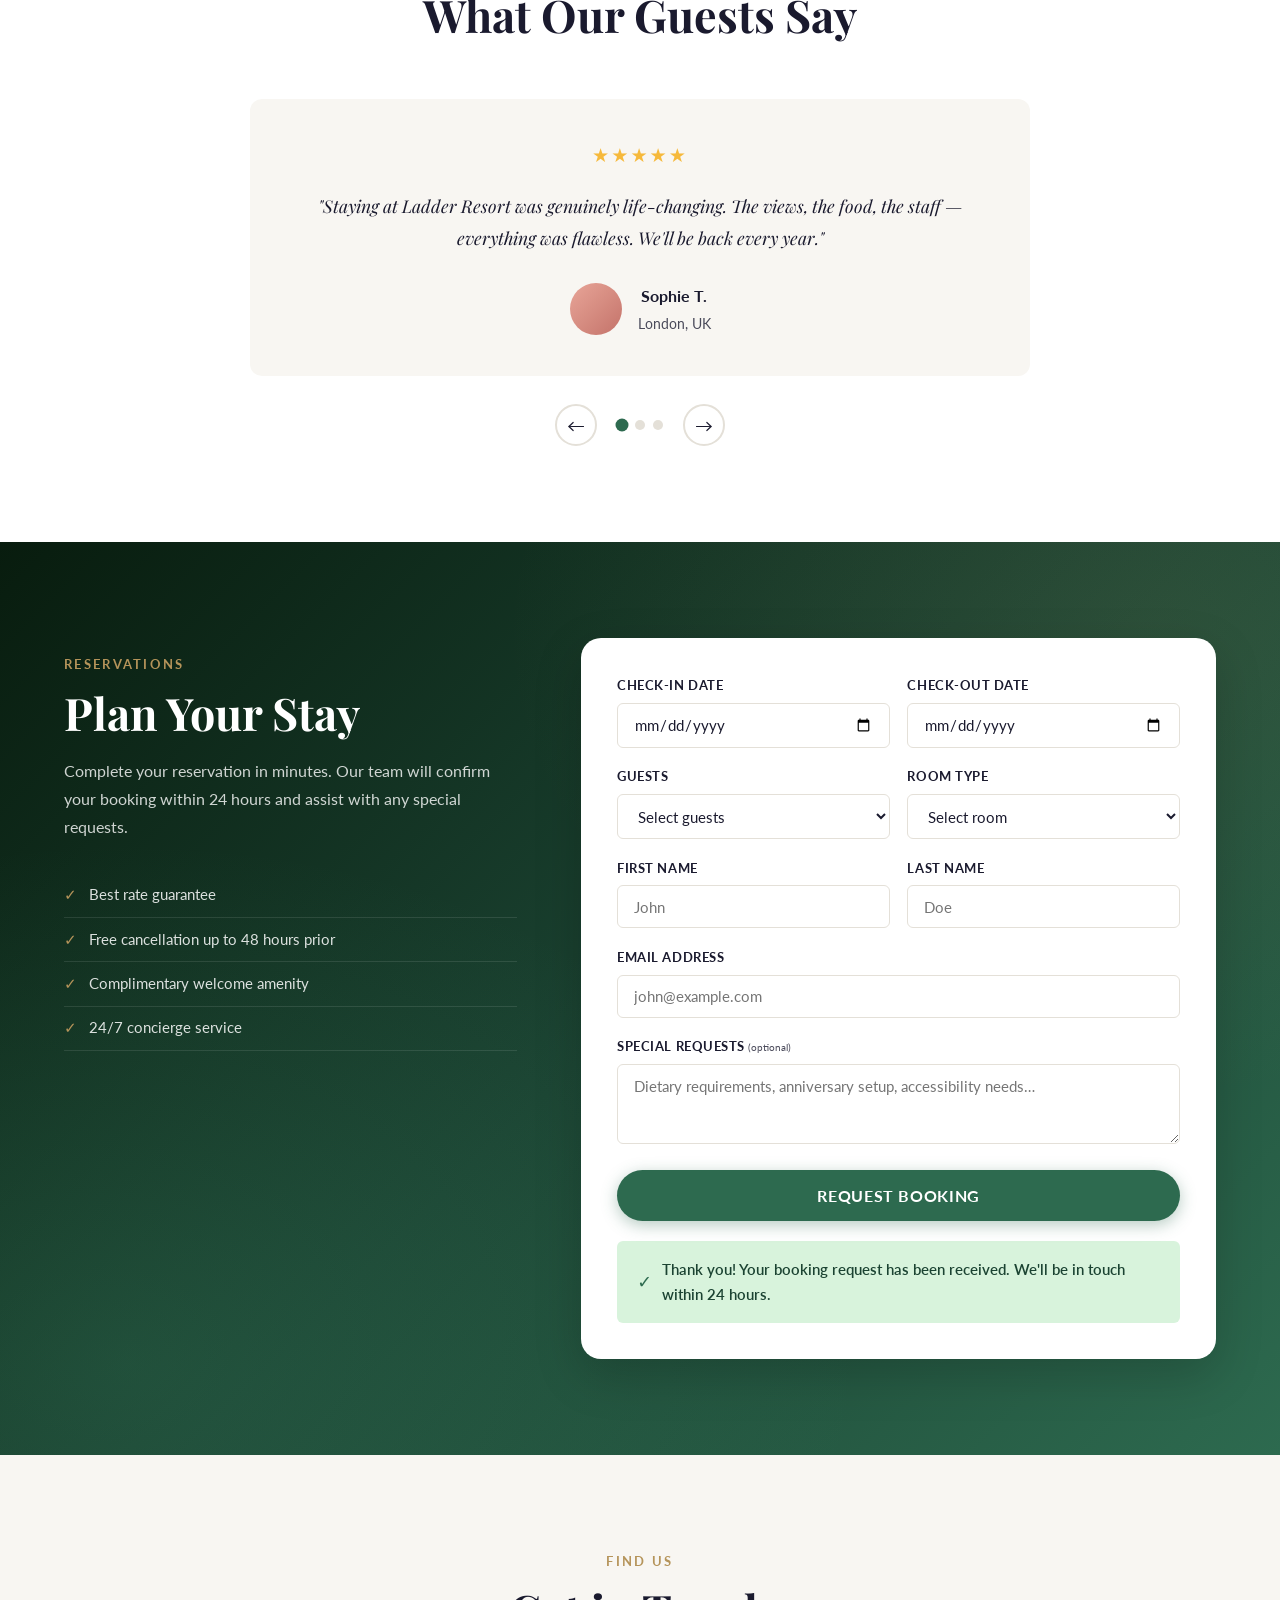
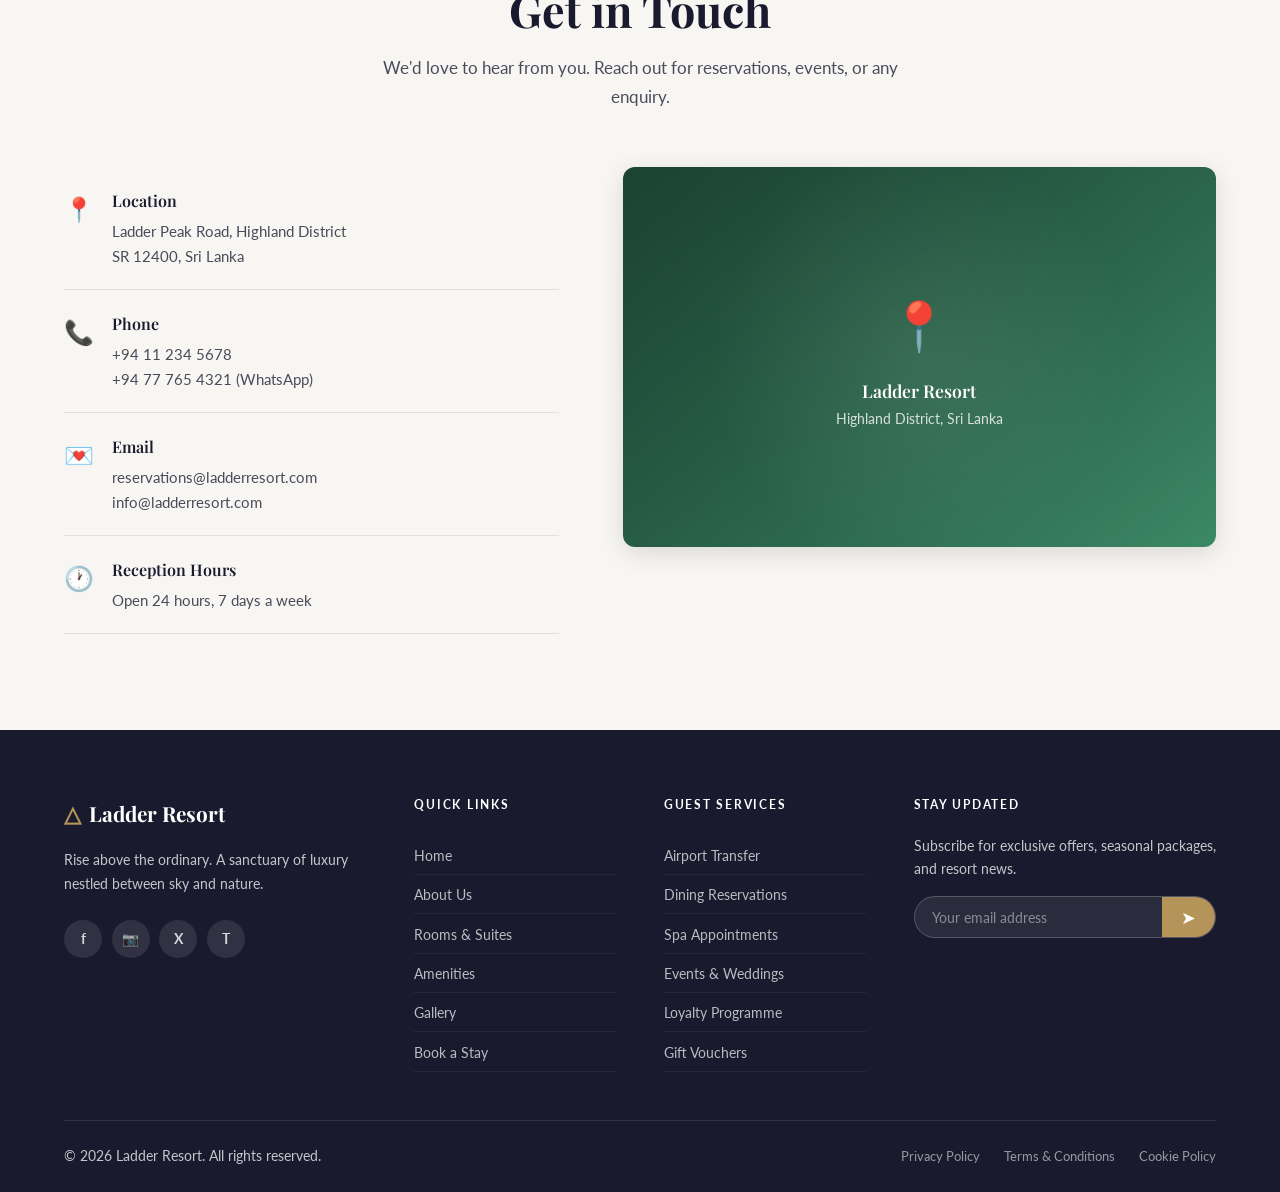
==== commit e73a05dd: "Build complete Ladder Resort website (index.html, css/styles.css, js/main.js) Co-authored-by: ransar" ====
--- a/index.html
+++ b/index.html
@@ -1,247 +1,540 @@
 <!DOCTYPE html>
 <html lang="en">
 <head>
-  <meta charset="UTF-8">
-  <meta name="viewport" content="width=device-width, initial-scale=1.0">
-  <title>Ladder Resort | Anuradhapura, Sri Lanka</title>
-  <meta name="description" content="Escape to Ladder Resort in Anuradhapura, Sri Lanka. A tranquil retreat with air-conditioned comfort, surrounded by ancient heritage and tropical beauty.">
-  <link rel="preconnect" href="https://fonts.googleapis.com">
-  <link rel="preconnect" href="https://fonts.gstatic.com" crossorigin>
-  <link href="https://fonts.googleapis.com/css2?family=Inter:wght@400;500;600;700&family=Playfair+Display:wght@400;600;700&display=swap" rel="stylesheet">
-  <link rel="stylesheet" href="css/styles.css">
+  <meta charset="UTF-8" />
+  <meta name="viewport" content="width=device-width, initial-scale=1.0" />
+  <meta name="description" content="Ladder Resort – A luxury escape nestled in nature. Experience world-class accommodations, exquisite dining, and unforgettable adventures." />
+  <title>Ladder Resort | Luxury Escape</title>
+  <link rel="stylesheet" href="css/styles.css" />
+  <link rel="preconnect" href="https://fonts.googleapis.com" />
+  <link rel="preconnect" href="https://fonts.gstatic.com" crossorigin />
+  <link href="https://fonts.googleapis.com/css2?family=Playfair+Display:ital,wght@0,400;0,600;0,700;1,400&family=Lato:wght@300;400;700&display=swap" rel="stylesheet" />
 </head>
 <body>
 
-  <!-- Overlay for mobile nav -->
-  <div class="nav-overlay"></div>
-
-  <!-- Header -->
-  <header class="header">
-    <div class="container">
-      <a href="index.html" class="logo">Ladder<span>Resort</span></a>
-      <nav>
-        <ul class="nav-links">
-          <li><a href="index.html" class="active">Home</a></li>
-          <li><a href="rooms.html">Rooms</a></li>
-          <li><a href="attractions.html">Attractions</a></li>
-          <li><a href="contact.html">Contact</a></li>
-          <li><a href="contact.html" class="btn btn-accent">Book Now</a></li>
-        </ul>
-      </nav>
-      <button class="nav-toggle" aria-label="Toggle navigation">
-        <span></span>
-        <span></span>
-        <span></span>
+  <!-- ========== NAVIGATION ========== -->
+  <header class="site-header" id="site-header">
+    <nav class="navbar" role="navigation" aria-label="Main navigation">
+      <a href="#home" class="nav-logo" aria-label="Ladder Resort Home">
+        <span class="logo-icon">&#9651;</span>
+        <span class="logo-text">Ladder Resort</span>
+      </a>
+
+      <button class="nav-toggle" id="nav-toggle" aria-expanded="false" aria-controls="nav-menu" aria-label="Toggle navigation menu">
+        <span class="hamburger"></span>
+        <span class="hamburger"></span>
+        <span class="hamburger"></span>
       </button>
-    </div>
+
+      <ul class="nav-menu" id="nav-menu" role="menubar">
+        <li role="none"><a href="#home"          class="nav-link" role="menuitem">Home</a></li>
+        <li role="none"><a href="#about"         class="nav-link" role="menuitem">About</a></li>
+        <li role="none"><a href="#rooms"         class="nav-link" role="menuitem">Rooms</a></li>
+        <li role="none"><a href="#amenities"     class="nav-link" role="menuitem">Amenities</a></li>
+        <li role="none"><a href="#gallery"       class="nav-link" role="menuitem">Gallery</a></li>
+        <li role="none"><a href="#contact"       class="nav-link" role="menuitem">Contact</a></li>
+        <li role="none"><a href="#booking"       class="nav-link nav-cta" role="menuitem">Book Now</a></li>
+      </ul>
+    </nav>
   </header>
 
-  <!-- Hero Section -->
-  <section class="hero">
-    <div class="hero-bg"></div>
+  <!-- ========== HERO ========== -->
+  <section class="hero" id="home" aria-label="Hero banner">
+    <div class="hero-overlay"></div>
     <div class="hero-content">
-      <span class="hero-badge">Anuradhapura, Sri Lanka</span>
-      <h1>Your Tranquil Escape Awaits</h1>
-      <p>Discover the perfect blend of comfort and serenity at Ladder Resort, nestled in the heart of ancient Anuradhapura — where heritage meets hospitality.</p>
+      <p class="hero-tagline">Welcome to</p>
+      <h1 class="hero-title">Ladder Resort</h1>
+      <p class="hero-subtitle">Rise above the ordinary. A sanctuary of luxury nestled between sky and nature.</p>
       <div class="hero-buttons">
-        <a href="rooms.html" class="btn btn-accent">Explore Our Room</a>
-        <a href="contact.html" class="btn btn-outline">Book Your Stay</a>
-      </div>
-    </div>
-    <div class="hero-decor">
-      <svg viewBox="0 0 1440 120" fill="none" xmlns="http://www.w3.org/2000/svg" preserveAspectRatio="none">
-        <path d="M0 120L60 110C120 100 240 80 360 73.3C480 67 600 73 720 80C840 87 960 93 1080 90C1200 87 1320 73 1380 66.7L1440 60V120H1380C1320 120 1200 120 1080 120C960 120 840 120 720 120C600 120 480 120 360 120C240 120 120 120 60 120H0Z" fill="#f8f6f0"/>
-      </svg>
-    </div>
-  </section>
-
-  <!-- About / Overview Section -->
-  <section class="about">
+        <a href="#booking" class="btn btn-primary">Book Your Stay</a>
+        <a href="#about"   class="btn btn-outline">Discover More</a>
+      </div>
+    </div>
+    <a href="#about" class="hero-scroll-down" aria-label="Scroll down">
+      <span class="scroll-arrow"></span>
+    </a>
+  </section>
+
+  <!-- ========== QUICK INFO BAR ========== -->
+  <div class="info-bar" aria-label="Resort highlights">
+    <div class="info-item">
+      <span class="info-icon">&#9734;</span>
+      <span>5-Star Luxury</span>
+    </div>
+    <div class="info-item">
+      <span class="info-icon">&#9825;</span>
+      <span>Spa &amp; Wellness</span>
+    </div>
+    <div class="info-item">
+      <span class="info-icon">&#127869;</span>
+      <span>Fine Dining</span>
+    </div>
+    <div class="info-item">
+      <span class="info-icon">&#127966;</span>
+      <span>Nature Trails</span>
+    </div>
+  </div>
+
+  <!-- ========== ABOUT ========== -->
+  <section class="section about" id="about" aria-labelledby="about-heading">
     <div class="container">
       <div class="about-grid">
-        <div class="about-image animate-on-scroll">
-          <div style="width:100%;height:400px;background:linear-gradient(135deg,#1a6b4a,#28a06e);border-radius:12px;display:flex;align-items:center;justify-content:center;color:white;font-size:1.5rem;font-family:var(--font-heading);">
-            Resort Exterior
-          </div>
-          <div class="accent-border"></div>
-        </div>
-        <div class="about-text animate-on-scroll">
-          <h2>Welcome to Ladder Resort</h2>
-          <p>Located in the sacred city of Anuradhapura, Sri Lanka, Ladder Resort offers a peaceful retreat for families and travellers seeking comfort, culture, and relaxation. Our cosy accommodation provides the perfect base to explore one of Asia's oldest continuously inhabited cities.</p>
-          <p>Whether you're here to visit the ancient ruins, explore Buddhist temples, or simply unwind in a serene setting, we ensure your stay is comfortable, cool, and memorable.</p>
-          <div class="about-features">
-            <div class="about-feature">
-              <div class="icon">❄️</div>
-              <span>Air-Conditioned Room</span>
-            </div>
-            <div class="about-feature">
-              <div class="icon">🌿</div>
-              <span>Peaceful Setting</span>
-            </div>
-            <div class="about-feature">
-              <div class="icon">🏛️</div>
-              <span>Near Heritage Sites</span>
-            </div>
-            <div class="about-feature">
-              <div class="icon">👨‍👩‍👧‍👦</div>
-              <span>Family Friendly</span>
-            </div>
-          </div>
-        </div>
-      </div>
-    </div>
-  </section>
-
-  <!-- Room Preview Section -->
-  <section class="rooms">
-    <div class="container">
-      <h2 class="section-title">Our Accommodation</h2>
-      <p class="section-subtitle">A cool, comfortable retreat after a day of exploring the ancient wonders of Anuradhapura.</p>
-      <div class="room-card animate-on-scroll">
-        <div class="room-gallery">
-          <div style="width:100%;height:100%;background:linear-gradient(135deg,#2d8b6a,#1a4a3a);display:flex;align-items:center;justify-content:center;color:white;font-size:1.5rem;font-family:var(--font-heading);">
-            AC Room Preview
-          </div>
-        </div>
-        <div class="room-info">
-          <h3>Deluxe Air-Conditioned Room</h3>
-          <p class="room-price">Contact us for rates</p>
-          <p>Spacious and well-appointed, our deluxe AC room provides all the comfort you need for a relaxing stay. Perfect for couples and families alike.</p>
-          <div class="room-amenities">
-            <div class="room-amenity">
-              <span class="icon">❄️</span>
-              <span>Air Conditioning</span>
-            </div>
-            <div class="room-amenity">
-              <span class="icon">🛏️</span>
-              <span>Comfortable Beds</span>
-            </div>
-            <div class="room-amenity">
-              <span class="icon">🚿</span>
-              <span>Private Bathroom</span>
-            </div>
-            <div class="room-amenity">
-              <span class="icon">🧳</span>
-              <span>Luggage Storage</span>
-            </div>
-          </div>
-          <a href="rooms.html" class="btn btn-primary">View Details</a>
-        </div>
-      </div>
-    </div>
-  </section>
-
-  <!-- Amenities Section -->
-  <section class="amenities">
-    <div class="container">
-      <h2 class="section-title">Resort Amenities</h2>
-      <p class="section-subtitle">We keep things simple so you can focus on what matters — rest and exploration.</p>
+        <div class="about-image-wrap">
+          <div class="about-img about-img-1" role="img" aria-label="Ladder Resort exterior view"></div>
+          <div class="about-img about-img-2" role="img" aria-label="Ladder Resort garden path"></div>
+          <div class="about-badge">
+            <span class="badge-number">25+</span>
+            <span class="badge-label">Years of Excellence</span>
+          </div>
+        </div>
+        <div class="about-content">
+          <p class="section-eyebrow">Our Story</p>
+          <h2 class="section-title" id="about-heading">A Legacy of<br />Refined Hospitality</h2>
+          <p class="about-text">
+            Perched amidst lush highlands and panoramic vistas, Ladder Resort has been a haven for discerning travellers since 1999. Our philosophy is simple: every guest deserves an experience that lifts them above the everyday.
+          </p>
+          <p class="about-text">
+            Spanning over 50 pristine acres, the resort seamlessly blends contemporary luxury with the raw beauty of nature. From our award-winning restaurant to our tranquil infinity pool overlooking the valley, every corner of Ladder invites you to unwind and reconnect.
+          </p>
+          <ul class="about-features">
+            <li><span class="feature-check">&#10003;</span> 120 elegantly designed rooms &amp; suites</li>
+            <li><span class="feature-check">&#10003;</span> Award-winning restaurant &amp; rooftop bar</li>
+            <li><span class="feature-check">&#10003;</span> Full-service spa &amp; wellness centre</li>
+            <li><span class="feature-check">&#10003;</span> Curated adventure &amp; nature experiences</li>
+          </ul>
+          <a href="#rooms" class="btn btn-primary">Explore Rooms</a>
+        </div>
+      </div>
+    </div>
+  </section>
+
+  <!-- ========== ROOMS ========== -->
+  <section class="section rooms" id="rooms" aria-labelledby="rooms-heading">
+    <div class="container">
+      <div class="section-header">
+        <p class="section-eyebrow">Accommodations</p>
+        <h2 class="section-title" id="rooms-heading">Your Perfect Retreat</h2>
+        <p class="section-subtitle">Choose from our curated collection of rooms and suites, each designed for ultimate comfort and immersion in nature.</p>
+      </div>
+
+      <div class="rooms-grid">
+
+        <article class="room-card" aria-label="Deluxe Room">
+          <div class="room-img room-img-1" role="img" aria-label="Deluxe Room interior"></div>
+          <div class="room-info">
+            <div class="room-header">
+              <h3 class="room-name">Deluxe Room</h3>
+              <span class="room-price">From $180<small>/night</small></span>
+            </div>
+            <p class="room-desc">Elegant interiors with garden or pool views, king bed, and modern amenities. Perfect for couples and solo travellers seeking comfort.</p>
+            <ul class="room-features">
+              <li>40 m² | King Bed</li>
+              <li>Garden / Pool View</li>
+              <li>Free Wi-Fi &amp; Mini Bar</li>
+            </ul>
+            <a href="#booking" class="btn btn-outline btn-sm">Book Now</a>
+          </div>
+        </article>
+
+        <article class="room-card featured" aria-label="Premium Suite">
+          <div class="room-badge-tag">Most Popular</div>
+          <div class="room-img room-img-2" role="img" aria-label="Premium Suite interior"></div>
+          <div class="room-info">
+            <div class="room-header">
+              <h3 class="room-name">Premium Suite</h3>
+              <span class="room-price">From $320<small>/night</small></span>
+            </div>
+            <p class="room-desc">Expansive living area with panoramic valley views, private balcony, soaking tub, and a dedicated butler service.</p>
+            <ul class="room-features">
+              <li>85 m² | King Bed + Lounge</li>
+              <li>Valley Panorama View</li>
+              <li>Private Balcony &amp; Butler</li>
+            </ul>
+            <a href="#booking" class="btn btn-primary btn-sm">Book Now</a>
+          </div>
+        </article>
+
+        <article class="room-card" aria-label="Forest Villa">
+          <div class="room-img room-img-3" role="img" aria-label="Forest Villa interior"></div>
+          <div class="room-info">
+            <div class="room-header">
+              <h3 class="room-name">Forest Villa</h3>
+              <span class="room-price">From $520<small>/night</small></span>
+            </div>
+            <p class="room-desc">A private villa nestled among ancient trees. Features a plunge pool, outdoor deck, fire pit, and complete seclusion.</p>
+            <ul class="room-features">
+              <li>150 m² | 2 Bedrooms</li>
+              <li>Private Plunge Pool</li>
+              <li>Outdoor Deck &amp; Fire Pit</li>
+            </ul>
+            <a href="#booking" class="btn btn-outline btn-sm">Book Now</a>
+          </div>
+        </article>
+
+      </div>
+    </div>
+  </section>
+
+  <!-- ========== AMENITIES ========== -->
+  <section class="section amenities" id="amenities" aria-labelledby="amenities-heading">
+    <div class="amenities-bg" aria-hidden="true"></div>
+    <div class="container amenities-container">
+      <div class="section-header section-header-light">
+        <p class="section-eyebrow eyebrow-light">Experiences</p>
+        <h2 class="section-title title-light" id="amenities-heading">World-Class Amenities</h2>
+        <p class="section-subtitle subtitle-light">Everything you need to relax, revive, and explore — right at your doorstep.</p>
+      </div>
+
       <div class="amenities-grid">
-        <div class="amenity-card animate-on-scroll">
-          <div class="amenity-icon">❄️</div>
-          <h3>Air Conditioning</h3>
-          <p>Stay cool and comfortable in our fully air-conditioned room, providing the perfect escape from the tropical heat throughout your stay.</p>
-        </div>
-        <div class="amenity-card animate-on-scroll">
-          <div class="amenity-icon">🛏️</div>
-          <h3>Comfortable Bedding</h3>
-          <p>Rest easy on quality mattresses with fresh, clean linens — ensuring a peaceful night's sleep after a day of sightseeing.</p>
-        </div>
-        <div class="amenity-card animate-on-scroll">
-          <div class="amenity-icon">🚿</div>
-          <h3>Private Bathroom</h3>
-          <p>Each room includes a private, well-maintained bathroom with hot and cold water for your comfort and convenience.</p>
-        </div>
-      </div>
-    </div>
-  </section>
-
-  <!-- Attractions Preview -->
-  <section class="attractions">
-    <div class="container">
-      <h2 class="section-title">Explore Anuradhapura</h2>
-      <p class="section-subtitle">Discover ancient temples, sacred ruins, and natural beauty — all within easy reach of our resort.</p>
-      <div class="attractions-grid">
-        <div class="attraction-card animate-on-scroll">
-          <div class="attraction-img">🏛️</div>
-          <div class="attraction-info">
-            <h3>Ruwanwelisaya Stupa</h3>
-            <span class="attraction-distance">5 km from resort</span>
-            <p>One of the most sacred Buddhist stupas in Sri Lanka, this magnificent white dome is a must-visit landmark.</p>
-          </div>
-        </div>
-        <div class="attraction-card animate-on-scroll">
-          <div class="attraction-img">🌳</div>
-          <div class="attraction-info">
-            <h3>Sri Maha Bodhi</h3>
-            <span class="attraction-distance">4 km from resort</span>
-            <p>The oldest historically documented tree in the world, planted in 288 BC from a branch of the original Bodhi tree.</p>
-          </div>
-        </div>
-        <div class="attraction-card animate-on-scroll">
-          <div class="attraction-img">🏊</div>
-          <div class="attraction-info">
-            <h3>Kuttam Pokuna</h3>
-            <span class="attraction-distance">6 km from resort</span>
-            <p>The Twin Ponds — stunning ancient bathing pools showcasing remarkable hydraulic engineering from centuries past.</p>
-          </div>
-        </div>
-      </div>
-      <div style="text-align:center;margin-top:2.5rem;">
-        <a href="attractions.html" class="btn btn-primary">View All Attractions</a>
-      </div>
-    </div>
-  </section>
-
-  <!-- CTA Section -->
-  <section style="background:linear-gradient(135deg,#0d3b2e,#1a6b4a);color:white;text-align:center;padding:5rem 0;">
-    <div class="container">
-      <h2 style="color:white;margin-bottom:1rem;">Ready for Your Anuradhapura Adventure?</h2>
-      <p style="max-width:600px;margin:0 auto 2rem;opacity:0.9;font-size:1.1rem;">Book your stay at Ladder Resort and experience the perfect blend of comfort and ancient culture.</p>
-      <a href="contact.html" class="btn btn-accent">Book Your Stay</a>
-    </div>
-  </section>
-
-  <!-- Footer -->
-  <footer class="footer">
+
+        <div class="amenity-card" role="article" aria-label="Infinity Pool">
+          <div class="amenity-icon-wrap">
+            <span class="amenity-icon" aria-hidden="true">&#127754;</span>
+          </div>
+          <h3 class="amenity-name">Infinity Pool</h3>
+          <p class="amenity-desc">Float above the clouds in our heated infinity pool overlooking the valley. Open sunrise to sunset.</p>
+        </div>
+
+        <div class="amenity-card" role="article" aria-label="Spa & Wellness">
+          <div class="amenity-icon-wrap">
+            <span class="amenity-icon" aria-hidden="true">&#129514;</span>
+          </div>
+          <h3 class="amenity-name">Spa &amp; Wellness</h3>
+          <p class="amenity-desc">Indulge in rejuvenating treatments at our award-winning spa. Massages, facials, yoga, and meditation.</p>
+        </div>
+
+        <div class="amenity-card" role="article" aria-label="Fine Dining">
+          <div class="amenity-icon-wrap">
+            <span class="amenity-icon" aria-hidden="true">&#127869;</span>
+          </div>
+          <h3 class="amenity-name">Fine Dining</h3>
+          <p class="amenity-desc">Savour locally sourced cuisine crafted by our Michelin-starred chef. The rooftop bar offers craft cocktails at dusk.</p>
+        </div>
+
+        <div class="amenity-card" role="article" aria-label="Adventure Trails">
+          <div class="amenity-icon-wrap">
+            <span class="amenity-icon" aria-hidden="true">&#9968;</span>
+          </div>
+          <h3 class="amenity-name">Adventure Trails</h3>
+          <p class="amenity-desc">Guided hikes, mountain biking, zip-lining, and rock climbing through breathtaking highland terrain.</p>
+        </div>
+
+        <div class="amenity-card" role="article" aria-label="Kids Club">
+          <div class="amenity-icon-wrap">
+            <span class="amenity-icon" aria-hidden="true">&#127876;</span>
+          </div>
+          <h3 class="amenity-name">Kids Club</h3>
+          <p class="amenity-desc">A dedicated space packed with activities, games, and supervised adventures for younger guests aged 4–12.</p>
+        </div>
+
+        <div class="amenity-card" role="article" aria-label="Event Spaces">
+          <div class="amenity-icon-wrap">
+            <span class="amenity-icon" aria-hidden="true">&#127881;</span>
+          </div>
+          <h3 class="amenity-name">Event Spaces</h3>
+          <p class="amenity-desc">Host unforgettable weddings, corporate retreats, and private celebrations in our stunning outdoor venues.</p>
+        </div>
+
+      </div>
+    </div>
+  </section>
+
+  <!-- ========== GALLERY ========== -->
+  <section class="section gallery" id="gallery" aria-labelledby="gallery-heading">
+    <div class="container">
+      <div class="section-header">
+        <p class="section-eyebrow">Visual Journey</p>
+        <h2 class="section-title" id="gallery-heading">Life at Ladder</h2>
+        <p class="section-subtitle">A glimpse into the moments that make Ladder Resort truly extraordinary.</p>
+      </div>
+
+      <div class="gallery-grid" role="list" aria-label="Resort photo gallery">
+        <div class="gallery-item gallery-item-1 gallery-tall" role="listitem" tabindex="0" aria-label="Resort aerial view" data-caption="Aerial view of Ladder Resort"></div>
+        <div class="gallery-item gallery-item-2" role="listitem" tabindex="0" aria-label="Infinity pool at sunset" data-caption="Infinity pool at sunset"></div>
+        <div class="gallery-item gallery-item-3" role="listitem" tabindex="0" aria-label="Spa treatment room" data-caption="Tranquil spa treatment room"></div>
+        <div class="gallery-item gallery-item-4 gallery-wide" role="listitem" tabindex="0" aria-label="Fine dining restaurant" data-caption="Fine dining experience"></div>
+        <div class="gallery-item gallery-item-5" role="listitem" tabindex="0" aria-label="Forest villa exterior" data-caption="Secluded forest villa"></div>
+        <div class="gallery-item gallery-item-6" role="listitem" tabindex="0" aria-label="Mountain trail view" data-caption="Guided mountain trail"></div>
+      </div>
+    </div>
+  </section>
+
+  <!-- ========== TESTIMONIALS ========== -->
+  <section class="section testimonials" id="testimonials" aria-labelledby="testimonials-heading">
+    <div class="container">
+      <div class="section-header">
+        <p class="section-eyebrow">Guest Reviews</p>
+        <h2 class="section-title" id="testimonials-heading">What Our Guests Say</h2>
+      </div>
+
+      <div class="testimonials-carousel" role="region" aria-label="Guest testimonials carousel">
+        <div class="testimonial-track" id="testimonial-track">
+
+          <article class="testimonial-card" aria-label="Guest review by Sophie T.">
+            <div class="stars" aria-label="5 out of 5 stars">&#9733;&#9733;&#9733;&#9733;&#9733;</div>
+            <blockquote class="testimonial-text">
+              "Staying at Ladder Resort was genuinely life-changing. The views, the food, the staff — everything was flawless. We'll be back every year."
+            </blockquote>
+            <footer class="testimonial-author">
+              <div class="author-avatar av-1" aria-hidden="true"></div>
+              <div>
+                <cite class="author-name">Sophie T.</cite>
+                <span class="author-location">London, UK</span>
+              </div>
+            </footer>
+          </article>
+
+          <article class="testimonial-card" aria-label="Guest review by Marco R.">
+            <div class="stars" aria-label="5 out of 5 stars">&#9733;&#9733;&#9733;&#9733;&#9733;</div>
+            <blockquote class="testimonial-text">
+              "The Forest Villa exceeded every expectation. Waking up to the sound of birds with a plunge pool at your door — pure magic. Highly recommend!"
+            </blockquote>
+            <footer class="testimonial-author">
+              <div class="author-avatar av-2" aria-hidden="true"></div>
+              <div>
+                <cite class="author-name">Marco R.</cite>
+                <span class="author-location">Milan, Italy</span>
+              </div>
+            </footer>
+          </article>
+
+          <article class="testimonial-card" aria-label="Guest review by Anika P.">
+            <div class="stars" aria-label="5 out of 5 stars">&#9733;&#9733;&#9733;&#9733;&#9733;</div>
+            <blockquote class="testimonial-text">
+              "The spa is absolutely divine, and the chef's tasting menu is not to be missed. Our anniversary celebration was everything we dreamed of."
+            </blockquote>
+            <footer class="testimonial-author">
+              <div class="author-avatar av-3" aria-hidden="true"></div>
+              <div>
+                <cite class="author-name">Anika P.</cite>
+                <span class="author-location">Toronto, Canada</span>
+              </div>
+            </footer>
+          </article>
+
+        </div>
+
+        <div class="carousel-controls" aria-label="Carousel controls">
+          <button class="carousel-btn" id="carousel-prev" aria-label="Previous testimonial">&#8592;</button>
+          <div class="carousel-dots" id="carousel-dots" role="tablist" aria-label="Testimonial navigation"></div>
+          <button class="carousel-btn" id="carousel-next" aria-label="Next testimonial">&#8594;</button>
+        </div>
+      </div>
+    </div>
+  </section>
+
+  <!-- ========== BOOKING ========== -->
+  <section class="section booking" id="booking" aria-labelledby="booking-heading">
+    <div class="container">
+      <div class="booking-wrapper">
+        <div class="booking-info">
+          <p class="section-eyebrow eyebrow-light">Reservations</p>
+          <h2 class="section-title title-light" id="booking-heading">Plan Your Stay</h2>
+          <p class="booking-desc">Complete your reservation in minutes. Our team will confirm your booking within 24 hours and assist with any special requests.</p>
+          <ul class="booking-perks">
+            <li><span class="perk-icon">&#10003;</span> Best rate guarantee</li>
+            <li><span class="perk-icon">&#10003;</span> Free cancellation up to 48 hours prior</li>
+            <li><span class="perk-icon">&#10003;</span> Complimentary welcome amenity</li>
+            <li><span class="perk-icon">&#10003;</span> 24/7 concierge service</li>
+          </ul>
+        </div>
+
+        <form class="booking-form" id="booking-form" novalidate aria-label="Booking form">
+          <div class="form-row">
+            <div class="form-group">
+              <label for="checkin">Check-in Date</label>
+              <input type="date" id="checkin" name="checkin" required aria-required="true" />
+            </div>
+            <div class="form-group">
+              <label for="checkout">Check-out Date</label>
+              <input type="date" id="checkout" name="checkout" required aria-required="true" />
+            </div>
+          </div>
+
+          <div class="form-row">
+            <div class="form-group">
+              <label for="guests">Guests</label>
+              <select id="guests" name="guests" required aria-required="true">
+                <option value="" disabled selected>Select guests</option>
+                <option value="1">1 Guest</option>
+                <option value="2">2 Guests</option>
+                <option value="3">3 Guests</option>
+                <option value="4">4 Guests</option>
+                <option value="5+">5+ Guests</option>
+              </select>
+            </div>
+            <div class="form-group">
+              <label for="room-type">Room Type</label>
+              <select id="room-type" name="room-type" required aria-required="true">
+                <option value="" disabled selected>Select room</option>
+                <option value="deluxe">Deluxe Room</option>
+                <option value="suite">Premium Suite</option>
+                <option value="villa">Forest Villa</option>
+              </select>
+            </div>
+          </div>
+
+          <div class="form-row">
+            <div class="form-group">
+              <label for="first-name">First Name</label>
+              <input type="text" id="first-name" name="first-name" placeholder="John" required aria-required="true" />
+            </div>
+            <div class="form-group">
+              <label for="last-name">Last Name</label>
+              <input type="text" id="last-name" name="last-name" placeholder="Doe" required aria-required="true" />
+            </div>
+          </div>
+
+          <div class="form-group form-group-full">
+            <label for="email">Email Address</label>
+            <input type="email" id="email" name="email" placeholder="john@example.com" required aria-required="true" />
+          </div>
+
+          <div class="form-group form-group-full">
+            <label for="special-requests">Special Requests <span class="optional">(optional)</span></label>
+            <textarea id="special-requests" name="special-requests" rows="3" placeholder="Dietary requirements, anniversary setup, accessibility needs…"></textarea>
+          </div>
+
+          <button type="submit" class="btn btn-primary btn-full" id="booking-submit">
+            Request Booking
+          </button>
+
+          <div class="form-success" id="form-success" role="alert" aria-live="polite" hidden>
+            <span class="success-icon">&#10003;</span>
+            Thank you! Your booking request has been received. We'll be in touch within 24 hours.
+          </div>
+        </form>
+      </div>
+    </div>
+  </section>
+
+  <!-- ========== CONTACT ========== -->
+  <section class="section contact" id="contact" aria-labelledby="contact-heading">
+    <div class="container">
+      <div class="section-header">
+        <p class="section-eyebrow">Find Us</p>
+        <h2 class="section-title" id="contact-heading">Get in Touch</h2>
+        <p class="section-subtitle">We'd love to hear from you. Reach out for reservations, events, or any enquiry.</p>
+      </div>
+
+      <div class="contact-grid">
+
+        <div class="contact-info">
+          <div class="contact-item">
+            <span class="contact-icon" aria-hidden="true">&#128205;</span>
+            <div>
+              <h3 class="contact-label">Location</h3>
+              <p>Ladder Peak Road, Highland District<br />SR 12400, Sri Lanka</p>
+            </div>
+          </div>
+          <div class="contact-item">
+            <span class="contact-icon" aria-hidden="true">&#128222;</span>
+            <div>
+              <h3 class="contact-label">Phone</h3>
+              <p><a href="tel:+94112345678">+94 11 234 5678</a><br />
+                 <a href="tel:+94777654321">+94 77 765 4321</a> (WhatsApp)</p>
+            </div>
+          </div>
+          <div class="contact-item">
+            <span class="contact-icon" aria-hidden="true">&#128140;</span>
+            <div>
+              <h3 class="contact-label">Email</h3>
+              <p><a href="mailto:reservations@ladderresort.com">reservations@ladderresort.com</a><br />
+                 <a href="mailto:info@ladderresort.com">info@ladderresort.com</a></p>
+            </div>
+          </div>
+          <div class="contact-item">
+            <span class="contact-icon" aria-hidden="true">&#128336;</span>
+            <div>
+              <h3 class="contact-label">Reception Hours</h3>
+              <p>Open 24 hours, 7 days a week</p>
+            </div>
+          </div>
+        </div>
+
+        <div class="contact-map" role="img" aria-label="Map showing Ladder Resort location">
+          <div class="map-placeholder">
+            <div class="map-pin" aria-hidden="true">&#128205;</div>
+            <p class="map-label">Ladder Resort<br /><small>Highland District, Sri Lanka</small></p>
+          </div>
+        </div>
+
+      </div>
+    </div>
+  </section>
+
+  <!-- ========== FOOTER ========== -->
+  <footer class="site-footer" role="contentinfo">
     <div class="container">
       <div class="footer-grid">
+
         <div class="footer-brand">
-          <a href="index.html" class="logo">Ladder<span>Resort</span></a>
-          <p>A tranquil retreat in the ancient city of Anuradhapura, Sri Lanka. Perfect for families and travellers seeking comfort and culture.</p>
-        </div>
-        <div>
-          <h4>Quick Links</h4>
-          <ul class="footer-links">
-            <li><a href="index.html">Home</a></li>
-            <li><a href="rooms.html">Rooms</a></li>
-            <li><a href="attractions.html">Attractions</a></li>
-            <li><a href="contact.html">Contact</a></li>
+          <a href="#home" class="footer-logo" aria-label="Ladder Resort Home">
+            <span class="logo-icon">&#9651;</span>
+            <span>Ladder Resort</span>
+          </a>
+          <p class="footer-tagline">Rise above the ordinary. A sanctuary of luxury nestled between sky and nature.</p>
+          <div class="social-links" aria-label="Social media links">
+            <a href="#" class="social-link" aria-label="Facebook" rel="noopener">f</a>
+            <a href="#" class="social-link" aria-label="Instagram" rel="noopener">&#128247;</a>
+            <a href="#" class="social-link" aria-label="Twitter / X" rel="noopener">X</a>
+            <a href="#" class="social-link" aria-label="TripAdvisor" rel="noopener">T</a>
+          </div>
+        </div>
+
+        <nav class="footer-nav" aria-label="Footer navigation – Quick Links">
+          <h3 class="footer-heading">Quick Links</h3>
+          <ul>
+            <li><a href="#home">Home</a></li>
+            <li><a href="#about">About Us</a></li>
+            <li><a href="#rooms">Rooms &amp; Suites</a></li>
+            <li><a href="#amenities">Amenities</a></li>
+            <li><a href="#gallery">Gallery</a></li>
+            <li><a href="#booking">Book a Stay</a></li>
           </ul>
-        </div>
-        <div>
-          <h4>Explore</h4>
-          <ul class="footer-links">
-            <li><a href="attractions.html">Ruwanwelisaya</a></li>
-            <li><a href="attractions.html">Sri Maha Bodhi</a></li>
-            <li><a href="attractions.html">Kuttam Pokuna</a></li>
-            <li><a href="attractions.html">Jetavanaramaya</a></li>
+        </nav>
+
+        <nav class="footer-nav" aria-label="Footer navigation – Guest Services">
+          <h3 class="footer-heading">Guest Services</h3>
+          <ul>
+            <li><a href="#">Airport Transfer</a></li>
+            <li><a href="#">Dining Reservations</a></li>
+            <li><a href="#">Spa Appointments</a></li>
+            <li><a href="#">Events &amp; Weddings</a></li>
+            <li><a href="#">Loyalty Programme</a></li>
+            <li><a href="#">Gift Vouchers</a></li>
           </ul>
-        </div>
-        <div>
-          <h4>Contact</h4>
-          <ul class="footer-links">
-            <li><a href="contact.html">Anuradhapura, Sri Lanka</a></li>
-            <li><a href="mailto:info@ladderresort.com">info@ladderresort.com</a></li>
-            <li><a href="tel:+94771234567">+94 77 123 4567</a></li>
-          </ul>
-        </div>
-      </div>
+        </nav>
+
+        <div class="footer-newsletter">
+          <h3 class="footer-heading">Stay Updated</h3>
+          <p>Subscribe for exclusive offers, seasonal packages, and resort news.</p>
+          <form class="newsletter-form" id="newsletter-form" novalidate aria-label="Newsletter signup form">
+            <div class="newsletter-input-wrap">
+              <input type="email" id="newsletter-email" name="newsletter-email" placeholder="Your email address" required aria-required="true" aria-label="Email address for newsletter" />
+              <button type="submit" aria-label="Subscribe to newsletter">&#10148;</button>
+            </div>
+            <div class="newsletter-success" id="newsletter-success" role="alert" aria-live="polite" hidden>
+              Thank you for subscribing!
+            </div>
+          </form>
+        </div>
+
+      </div>
+
       <div class="footer-bottom">
-        <p>&copy; 2025 Ladder Resort. All rights reserved.</p>
+        <p>&copy; <span id="footer-year"></span> Ladder Resort. All rights reserved.</p>
+        <div class="footer-legal">
+          <a href="#">Privacy Policy</a>
+          <a href="#">Terms &amp; Conditions</a>
+          <a href="#">Cookie Policy</a>
+        </div>
       </div>
     </div>
   </footer>
+
+  <!-- ========== BACK TO TOP ========== -->
+  <button class="back-to-top" id="back-to-top" aria-label="Back to top" hidden>&#8679;</button>
 
   <script src="js/main.js"></script>
 </body>
--- a/css/styles.css
+++ b/css/styles.css
@@ -1,30 +1,46 @@
-/* ===== CSS Variables & Reset ===== */
+/* =========================================================
+   LADDER RESORT – Main Stylesheet
+   ========================================================= */
+
+/* ----- CSS Custom Properties ----- */
 :root {
-  --primary: #1a6b4a;
-  --primary-light: #28a06e;
-  --accent: #d4a853;
-  --accent-light: #f0d48a;
-  --dark: #1a1a2e;
-  --dark-light: #2d2d44;
-  --light: #f8f6f0;
-  --white: #ffffff;
-  --gray: #6b7280;
-  --gray-light: #e5e7eb;
-  --shadow: 0 4px 20px rgba(0, 0, 0, 0.08);
-  --shadow-lg: 0 10px 40px rgba(0, 0, 0, 0.12);
-  --radius: 12px;
+  /* Colours */
+  --clr-primary:     #2d6a4f;   /* Deep forest green  */
+  --clr-primary-dk:  #1b4332;   /* Darker shade        */
+  --clr-primary-lt:  #52b788;   /* Lighter shade       */
+  --clr-accent:      #b5945a;   /* Warm gold           */
+  --clr-accent-dk:   #8a6a36;
+  --clr-dark:        #1a1a2e;
+  --clr-body:        #4a4a5a;
+  --clr-light-bg:    #f8f6f2;
+  --clr-white:       #ffffff;
+  --clr-border:      #e4e0d8;
+  --clr-overlay:     rgba(26, 26, 46, 0.55);
+
+  /* Typography */
+  --font-serif: 'Playfair Display', Georgia, serif;
+  --font-sans:  'Lato', system-ui, sans-serif;
+
+  /* Spacing */
+  --section-py: 6rem;
+  --container-max: 1200px;
+
+  /* Radii */
+  --radius-sm: 6px;
+  --radius-md: 12px;
+  --radius-lg: 20px;
+
+  /* Shadows */
+  --shadow-sm: 0 2px 8px rgba(0,0,0,.08);
+  --shadow-md: 0 6px 24px rgba(0,0,0,.12);
+  --shadow-lg: 0 16px 48px rgba(0,0,0,.18);
+
+  /* Transitions */
   --transition: 0.3s ease;
-  --font-heading: 'Playfair Display', Georgia, serif;
-  --font-body: 'Inter', -apple-system, BlinkMacSystemFont, sans-serif;
-}
-
-*,
-*::before,
-*::after {
-  margin: 0;
-  padding: 0;
-  box-sizing: border-box;
-}
+}
+
+/* ----- Reset & Base ----- */
+*, *::before, *::after { box-sizing: border-box; margin: 0; padding: 0; }
 
 html {
   scroll-behavior: smooth;
@@ -32,208 +48,237 @@
 }
 
 body {
-  font-family: var(--font-body);
-  color: var(--dark);
-  line-height: 1.6;
-  background-color: var(--light);
+  font-family: var(--font-sans);
+  color: var(--clr-body);
+  background: var(--clr-white);
+  line-height: 1.7;
   overflow-x: hidden;
 }
 
-img {
-  max-width: 100%;
-  height: auto;
-  display: block;
-}
+img { max-width: 100%; display: block; }
 
 a {
+  color: inherit;
   text-decoration: none;
-  color: inherit;
   transition: color var(--transition);
 }
 
-ul {
-  list-style: none;
-}
-
+a:hover { color: var(--clr-primary); }
+
+ul { list-style: none; }
+
+button { cursor: pointer; border: none; background: none; font-family: inherit; }
+
+/* ----- Focus Styles (Accessibility) ----- */
+:focus-visible {
+  outline: 3px solid var(--clr-accent);
+  outline-offset: 3px;
+  border-radius: 3px;
+}
+
+/* ----- Utility ----- */
 .container {
-  max-width: 1200px;
-  margin: 0 auto;
-  padding: 0 1.5rem;
-}
-
-/* ===== Typography ===== */
-h1, h2, h3, h4 {
-  font-family: var(--font-heading);
-  line-height: 1.2;
-}
-
-h1 { font-size: 3.5rem; }
-h2 { font-size: 2.5rem; }
-h3 { font-size: 1.5rem; }
-h4 { font-size: 1.25rem; }
+  max-width: var(--container-max);
+  margin-inline: auto;
+  padding-inline: 1.5rem;
+}
+
+.section { padding-block: var(--section-py); }
+
+.section-header {
+  text-align: center;
+  max-width: 680px;
+  margin-inline: auto;
+  margin-bottom: 3.5rem;
+}
+
+.section-eyebrow {
+  font-family: var(--font-sans);
+  font-size: 0.8rem;
+  font-weight: 700;
+  letter-spacing: 0.18em;
+  text-transform: uppercase;
+  color: var(--clr-accent);
+  margin-bottom: 0.6rem;
+}
 
 .section-title {
-  text-align: center;
+  font-family: var(--font-serif);
+  font-size: clamp(1.9rem, 4vw, 2.8rem);
+  font-weight: 700;
+  color: var(--clr-dark);
+  line-height: 1.25;
   margin-bottom: 1rem;
-  color: var(--dark);
 }
 
 .section-subtitle {
-  text-align: center;
-  color: var(--gray);
-  max-width: 600px;
-  margin: 0 auto 3rem;
   font-size: 1.05rem;
-}
-
-/* ===== Buttons ===== */
+  color: var(--clr-body);
+  max-width: 560px;
+  margin-inline: auto;
+}
+
+/* Inverted variants */
+.eyebrow-light  { color: var(--clr-accent); }
+.title-light    { color: var(--clr-white); }
+.subtitle-light { color: rgba(255,255,255,0.8); }
+.section-header-light .section-eyebrow { color: var(--clr-accent); }
+
+/* ----- Buttons ----- */
 .btn {
-  display: inline-block;
+  display: inline-flex;
+  align-items: center;
+  gap: 0.5rem;
   padding: 0.85rem 2rem;
   border-radius: 50px;
-  font-weight: 600;
-  font-size: 1rem;
-  cursor: pointer;
+  font-family: var(--font-sans);
+  font-size: 0.9rem;
+  font-weight: 700;
+  letter-spacing: 0.04em;
+  text-transform: uppercase;
   transition: all var(--transition);
-  border: none;
-  font-family: var(--font-body);
+  white-space: nowrap;
 }
 
 .btn-primary {
-  background: var(--primary);
-  color: var(--white);
-}
-
+  background: var(--clr-primary);
+  color: var(--clr-white);
+  box-shadow: 0 4px 16px rgba(45,106,79,.35);
+}
 .btn-primary:hover {
-  background: var(--primary-light);
+  background: var(--clr-primary-dk);
+  color: var(--clr-white);
   transform: translateY(-2px);
-  box-shadow: 0 6px 20px rgba(26, 107, 74, 0.3);
-}
-
-.btn-accent {
-  background: var(--accent);
-  color: var(--dark);
-}
-
-.btn-accent:hover {
-  background: var(--accent-light);
-  transform: translateY(-2px);
-  box-shadow: 0 6px 20px rgba(212, 168, 83, 0.3);
+  box-shadow: 0 8px 24px rgba(45,106,79,.4);
 }
 
 .btn-outline {
   background: transparent;
-  color: var(--white);
-  border: 2px solid var(--white);
-}
-
+  color: var(--clr-white);
+  border: 2px solid var(--clr-white);
+}
 .btn-outline:hover {
-  background: var(--white);
-  color: var(--dark);
-}
-
-/* ===== Header & Navigation ===== */
-.header {
+  background: var(--clr-white);
+  color: var(--clr-primary);
+  transform: translateY(-2px);
+}
+
+.btn-sm {
+  padding: 0.6rem 1.4rem;
+  font-size: 0.8rem;
+}
+
+.btn-full { width: 100%; justify-content: center; }
+
+/* Dark outline variant (used inside white sections) */
+.rooms .btn-outline {
+  color: var(--clr-primary);
+  border-color: var(--clr-primary);
+}
+.rooms .btn-outline:hover {
+  background: var(--clr-primary);
+  color: var(--clr-white);
+}
+
+/* =========================================================
+   NAVIGATION
+   ========================================================= */
+.site-header {
   position: fixed;
   top: 0;
   left: 0;
   width: 100%;
   z-index: 1000;
-  padding: 1rem 0;
-  transition: all var(--transition);
-}
-
-.header.scrolled {
-  background: rgba(255, 255, 255, 0.97);
-  box-shadow: var(--shadow);
-  padding: 0.6rem 0;
-}
-
-.header .container {
-  display: flex;
+  transition: background var(--transition), box-shadow var(--transition);
+}
+
+.site-header.scrolled {
+  background: rgba(255,255,255,0.97);
+  box-shadow: 0 2px 20px rgba(0,0,0,.1);
+  backdrop-filter: blur(8px);
+}
+
+.navbar {
+  display: flex;
+  align-items: center;
   justify-content: space-between;
-  align-items: center;
-}
-
-.logo {
-  font-family: var(--font-heading);
-  font-size: 1.75rem;
-  font-weight: 700;
-  color: var(--white);
+  max-width: var(--container-max);
+  margin-inline: auto;
+  padding: 1.2rem 1.5rem;
+}
+
+.nav-logo {
+  display: flex;
+  align-items: center;
+  gap: 0.5rem;
+  font-family: var(--font-serif);
+  font-size: 1.25rem;
+  font-weight: 700;
+  color: var(--clr-white);
   transition: color var(--transition);
 }
 
-.logo span {
-  color: var(--accent);
-}
-
-.header.scrolled .logo {
-  color: var(--dark);
-}
-
-.nav-links {
-  display: flex;
-  gap: 2rem;
-  align-items: center;
-}
-
-.nav-links a {
-  color: rgba(255, 255, 255, 0.9);
-  font-weight: 500;
-  font-size: 0.95rem;
-  position: relative;
-  padding: 0.25rem 0;
-}
-
-.nav-links a::after {
-  content: '';
-  position: absolute;
-  bottom: 0;
-  left: 0;
-  width: 0;
-  height: 2px;
-  background: var(--accent);
-  transition: width var(--transition);
-}
-
-.nav-links a:hover::after,
-.nav-links a.active::after {
-  width: 100%;
-}
-
-.header.scrolled .nav-links a {
-  color: var(--dark);
-}
-
-.nav-links .btn {
-  padding: 0.6rem 1.5rem;
-  font-size: 0.9rem;
-}
-
-/* Mobile Nav Toggle */
+.site-header.scrolled .nav-logo { color: var(--clr-dark); }
+
+.logo-icon {
+  font-size: 1.4rem;
+  color: var(--clr-accent);
+}
+
+.nav-menu {
+  display: flex;
+  align-items: center;
+  gap: 0.25rem;
+}
+
+.nav-link {
+  padding: 0.5rem 0.9rem;
+  font-size: 0.875rem;
+  font-weight: 700;
+  letter-spacing: 0.03em;
+  color: rgba(255,255,255,0.9);
+  border-radius: var(--radius-sm);
+  transition: color var(--transition), background var(--transition);
+}
+
+.nav-link:hover { color: var(--clr-white); background: rgba(255,255,255,0.12); }
+
+.site-header.scrolled .nav-link { color: var(--clr-body); }
+.site-header.scrolled .nav-link:hover { color: var(--clr-primary); background: rgba(45,106,79,.08); }
+
+.nav-cta {
+  background: var(--clr-primary);
+  color: var(--clr-white) !important;
+  padding: 0.5rem 1.3rem;
+  border-radius: 50px;
+}
+.nav-cta:hover {
+  background: var(--clr-primary-dk);
+  color: var(--clr-white) !important;
+  transform: translateY(-1px);
+}
+
 .nav-toggle {
   display: none;
   flex-direction: column;
   gap: 5px;
-  cursor: pointer;
-  padding: 4px;
-  background: none;
-  border: none;
-}
-
-.nav-toggle span {
-  width: 26px;
-  height: 3px;
-  background: var(--white);
-  border-radius: 3px;
+  padding: 6px;
+}
+
+.hamburger {
+  display: block;
+  width: 24px;
+  height: 2px;
+  background: var(--clr-white);
+  border-radius: 2px;
   transition: all var(--transition);
 }
 
-.header.scrolled .nav-toggle span {
-  background: var(--dark);
-}
-
-/* ===== Hero Section ===== */
+.site-header.scrolled .hamburger { background: var(--clr-dark); }
+
+/* =========================================================
+   HERO
+   ========================================================= */
 .hero {
   position: relative;
   min-height: 100vh;
@@ -241,58 +286,97 @@
   align-items: center;
   justify-content: center;
   text-align: center;
-  color: var(--white);
   overflow: hidden;
-}
-
-.hero-bg {
-  position: absolute;
-  inset: 0;
-  background: linear-gradient(135deg, #0d3b2e 0%, #1a6b4a 30%, #2d8b6a 60%, #1a4a3a 100%);
-  z-index: -2;
-}
-
-.hero-bg::after {
+
+  /* Layered gradient simulating a lush resort landscape */
+  background:
+    linear-gradient(
+      to bottom,
+      rgba(10,25,15,0.6) 0%,
+      rgba(20,50,30,0.3) 50%,
+      rgba(10,25,15,0.7) 100%
+    ),
+    radial-gradient(ellipse at 25% 60%, #2d6a4f 0%, transparent 60%),
+    radial-gradient(ellipse at 75% 40%, #1b4332 0%, transparent 55%),
+    radial-gradient(ellipse at 50% 80%, #081c0e 0%, transparent 50%),
+    linear-gradient(160deg, #081c0e 0%, #1b4332 40%, #2d6a4f 70%, #52b788 100%);
+}
+
+.hero::before {
   content: '';
   position: absolute;
   inset: 0;
-  background: url("data:image/svg+xml,%3Csvg width='60' height='60' viewBox='0 0 60 60' xmlns='http://www.w3.org/2000/svg'%3E%3Cg fill='none' fill-rule='evenodd'%3E%3Cg fill='%23ffffff' fill-opacity='0.03'%3E%3Cpath d='M36 34v-4h-2v4h-4v2h4v4h2v-4h4v-2h-4zm0-30V0h-2v4h-4v2h4v4h2V6h4V4h-4zM6 34v-4H4v4H0v2h4v4h2v-4h4v-2H6zM6 4V0H4v4H0v2h4v4h2V6h4V4H6z'/%3E%3C/g%3E%3C/g%3E%3C/svg%3E");
+  background:
+    radial-gradient(circle at 20% 50%, rgba(82,183,136,0.15) 0%, transparent 40%),
+    radial-gradient(circle at 80% 20%, rgba(181,148,90,0.1) 0%, transparent 35%);
+  pointer-events: none;
+}
+
+/* Animated subtle shimmer */
+.hero::after {
+  content: '';
+  position: absolute;
+  inset: 0;
+  background: linear-gradient(
+    135deg,
+    transparent 0%,
+    rgba(255,255,255,0.03) 50%,
+    transparent 100%
+  );
+  animation: heroShimmer 8s ease-in-out infinite alternate;
+  pointer-events: none;
+}
+
+@keyframes heroShimmer {
+  from { opacity: 0.5; transform: translateX(-10px); }
+  to   { opacity: 1;   transform: translateX(10px);  }
+}
+
+.hero-overlay {
+  position: absolute;
+  inset: 0;
+  background: radial-gradient(ellipse at center, transparent 30%, rgba(0,0,0,0.35) 100%);
+  pointer-events: none;
 }
 
 .hero-content {
   position: relative;
-  z-index: 1;
-  max-width: 800px;
-  padding: 0 1.5rem;
-}
-
-.hero-badge {
-  display: inline-block;
-  padding: 0.4rem 1.2rem;
-  background: rgba(212, 168, 83, 0.2);
-  border: 1px solid var(--accent);
-  border-radius: 50px;
-  color: var(--accent);
+  z-index: 2;
+  padding-inline: 1.5rem;
+  max-width: 820px;
+  animation: heroFadeIn 1.2s ease both;
+}
+
+@keyframes heroFadeIn {
+  from { opacity: 0; transform: translateY(30px); }
+  to   { opacity: 1; transform: translateY(0);    }
+}
+
+.hero-tagline {
   font-size: 0.85rem;
-  font-weight: 600;
-  letter-spacing: 2px;
+  font-weight: 700;
+  letter-spacing: 0.2em;
   text-transform: uppercase;
-  margin-bottom: 1.5rem;
-}
-
-.hero h1 {
-  margin-bottom: 1.5rem;
-  font-size: 3.5rem;
-  text-shadow: 0 2px 10px rgba(0, 0, 0, 0.2);
-}
-
-.hero p {
-  font-size: 1.2rem;
-  opacity: 0.9;
+  color: var(--clr-accent);
+  margin-bottom: 0.75rem;
+}
+
+.hero-title {
+  font-family: var(--font-serif);
+  font-size: clamp(3rem, 8vw, 6rem);
+  font-weight: 700;
+  color: var(--clr-white);
+  line-height: 1.05;
+  margin-bottom: 1.2rem;
+  text-shadow: 0 2px 30px rgba(0,0,0,0.4);
+}
+
+.hero-subtitle {
+  font-size: clamp(1rem, 2.5vw, 1.3rem);
+  color: rgba(255,255,255,0.88);
+  max-width: 560px;
+  margin-inline: auto;
   margin-bottom: 2.5rem;
-  max-width: 600px;
-  margin-left: auto;
-  margin-right: auto;
 }
 
 .hero-buttons {
@@ -302,692 +386,1103 @@
   flex-wrap: wrap;
 }
 
-/* Decorative palm leaves */
-.hero-decor {
+.hero-scroll-down {
   position: absolute;
-  bottom: -2px;
-  left: 0;
-  width: 100%;
-  z-index: 1;
-}
-
-.hero-decor svg {
+  bottom: 2.5rem;
+  left: 50%;
+  transform: translateX(-50%);
+  z-index: 2;
+  display: flex;
+  flex-direction: column;
+  align-items: center;
+  animation: bounce 2s infinite;
+}
+
+.scroll-arrow {
   display: block;
-  width: 100%;
-  height: auto;
-}
-
-/* ===== Page Hero (inner pages) ===== */
-.page-hero {
-  position: relative;
-  padding: 10rem 0 5rem;
-  text-align: center;
-  color: var(--white);
-  overflow: hidden;
-}
-
-.page-hero .hero-bg {
-  z-index: -1;
-}
-
-.page-hero h1 {
-  font-size: 3rem;
-  margin-bottom: 1rem;
-}
-
-.page-hero p {
-  font-size: 1.1rem;
-  opacity: 0.9;
-  max-width: 600px;
-  margin: 0 auto;
-}
-
-/* ===== Section ===== */
-section {
-  padding: 5rem 0;
-}
-
-/* ===== About / Overview Section ===== */
-.about {
-  background: var(--white);
-}
+  width: 26px;
+  height: 26px;
+  border-right: 2px solid rgba(255,255,255,0.7);
+  border-bottom: 2px solid rgba(255,255,255,0.7);
+  transform: rotate(45deg);
+}
+
+@keyframes bounce {
+  0%, 100% { transform: translateX(-50%) translateY(0); }
+  50%       { transform: translateX(-50%) translateY(8px); }
+}
+
+/* =========================================================
+   INFO BAR
+   ========================================================= */
+.info-bar {
+  display: flex;
+  justify-content: center;
+  flex-wrap: wrap;
+  gap: 0;
+  background: var(--clr-dark);
+}
+
+.info-item {
+  display: flex;
+  align-items: center;
+  gap: 0.6rem;
+  padding: 1rem 2.5rem;
+  color: rgba(255,255,255,0.85);
+  font-size: 0.9rem;
+  font-weight: 600;
+  letter-spacing: 0.04em;
+  border-right: 1px solid rgba(255,255,255,0.1);
+}
+
+.info-item:last-child { border-right: none; }
+
+.info-icon {
+  color: var(--clr-accent);
+  font-size: 1.2rem;
+}
+
+/* =========================================================
+   ABOUT
+   ========================================================= */
+.about { background: var(--clr-white); }
 
 .about-grid {
   display: grid;
   grid-template-columns: 1fr 1fr;
-  gap: 4rem;
-  align-items: center;
-}
-
-.about-image {
+  gap: 5rem;
+  align-items: center;
+}
+
+.about-image-wrap {
   position: relative;
-  border-radius: var(--radius);
+}
+
+.about-img {
+  border-radius: var(--radius-lg);
   overflow: hidden;
+}
+
+.about-img-1 {
+  width: 75%;
+  height: 420px;
+  background:
+    linear-gradient(135deg, rgba(27,67,50,0.7) 0%, rgba(45,106,79,0.4) 100%),
+    linear-gradient(to bottom right, #1b4332 0%, #2d6a4f 50%, #52b788 100%);
   box-shadow: var(--shadow-lg);
 }
 
-.about-image img {
-  width: 100%;
-  height: 400px;
-  object-fit: cover;
-}
-
-.about-image .accent-border {
+.about-img-2 {
   position: absolute;
-  top: -15px;
-  left: -15px;
-  width: 100%;
-  height: 100%;
-  border: 3px solid var(--accent);
-  border-radius: var(--radius);
-  z-index: -1;
-}
-
-.about-text h2 {
-  margin-bottom: 1.5rem;
-  color: var(--dark);
-}
-
-.about-text p {
-  color: var(--gray);
-  margin-bottom: 1.5rem;
-  font-size: 1.05rem;
+  bottom: -2rem;
+  right: 0;
+  width: 55%;
+  height: 280px;
+  background:
+    linear-gradient(135deg, rgba(181,148,90,0.5) 0%, rgba(45,106,79,0.6) 100%),
+    linear-gradient(to bottom right, #b5945a 0%, #52b788 100%);
+  box-shadow: var(--shadow-lg);
+  border: 4px solid var(--clr-white);
+}
+
+.about-badge {
+  position: absolute;
+  top: 1.5rem;
+  right: 0;
+  background: var(--clr-accent);
+  color: var(--clr-white);
+  padding: 1rem 1.4rem;
+  border-radius: var(--radius-md);
+  text-align: center;
+  box-shadow: var(--shadow-md);
+  z-index: 2;
+}
+
+.badge-number {
+  display: block;
+  font-family: var(--font-serif);
+  font-size: 2rem;
+  font-weight: 700;
+  line-height: 1;
+}
+
+.badge-label {
+  font-size: 0.75rem;
+  font-weight: 600;
+  letter-spacing: 0.05em;
+  opacity: 0.9;
+}
+
+.about-content { padding-top: 2rem; }
+
+.about-text {
+  margin-bottom: 1.1rem;
+  font-size: 1.02rem;
+  color: var(--clr-body);
 }
 
 .about-features {
+  margin: 1.8rem 0 2rem;
+}
+
+.about-features li {
+  display: flex;
+  align-items: center;
+  gap: 0.75rem;
+  padding: 0.5rem 0;
+  border-bottom: 1px solid var(--clr-border);
+  font-size: 0.95rem;
+}
+
+.feature-check {
+  color: var(--clr-primary);
+  font-weight: 700;
+  font-size: 1rem;
+  flex-shrink: 0;
+}
+
+/* =========================================================
+   ROOMS
+   ========================================================= */
+.rooms { background: var(--clr-light-bg); }
+
+.rooms-grid {
   display: grid;
-  grid-template-columns: 1fr 1fr;
-  gap: 1rem;
-  margin-top: 2rem;
-}
-
-.about-feature {
-  display: flex;
-  align-items: center;
-  gap: 0.75rem;
-}
-
-.about-feature .icon {
-  width: 40px;
-  height: 40px;
-  background: rgba(26, 107, 74, 0.1);
-  border-radius: 50%;
-  display: flex;
-  align-items: center;
-  justify-content: center;
-  flex-shrink: 0;
-  color: var(--primary);
-  font-size: 1.1rem;
-}
-
-.about-feature span {
-  font-weight: 500;
-  font-size: 0.95rem;
-}
-
-/* ===== Room Section ===== */
-.rooms {
-  background: var(--light);
+  grid-template-columns: repeat(3, 1fr);
+  gap: 2rem;
 }
 
 .room-card {
-  background: var(--white);
-  border-radius: var(--radius);
+  background: var(--clr-white);
+  border-radius: var(--radius-md);
   overflow: hidden;
-  box-shadow: var(--shadow);
-  max-width: 900px;
-  margin: 0 auto;
-}
-
-.room-gallery {
+  box-shadow: var(--shadow-sm);
+  transition: transform var(--transition), box-shadow var(--transition);
   position: relative;
-  height: 450px;
+}
+
+.room-card:hover {
+  transform: translateY(-6px);
+  box-shadow: var(--shadow-lg);
+}
+
+.room-card.featured {
+  border: 2px solid var(--clr-primary);
+}
+
+.room-badge-tag {
+  position: absolute;
+  top: 1rem;
+  left: 1rem;
+  background: var(--clr-primary);
+  color: var(--clr-white);
+  font-size: 0.72rem;
+  font-weight: 700;
+  letter-spacing: 0.08em;
+  text-transform: uppercase;
+  padding: 0.35rem 0.85rem;
+  border-radius: 50px;
+  z-index: 3;
+}
+
+.room-img {
+  height: 240px;
+  position: relative;
+}
+
+.room-img-1 {
+  background:
+    linear-gradient(to bottom, rgba(0,0,0,0.1) 0%, rgba(0,0,0,0.35) 100%),
+    linear-gradient(135deg, #2d6a4f 0%, #52b788 50%, #95d5b2 100%);
+}
+
+.room-img-2 {
+  background:
+    linear-gradient(to bottom, rgba(0,0,0,0.1) 0%, rgba(0,0,0,0.4) 100%),
+    linear-gradient(135deg, #1b4332 0%, #2d6a4f 40%, #b5945a 100%);
+}
+
+.room-img-3 {
+  background:
+    linear-gradient(to bottom, rgba(0,0,0,0.05) 0%, rgba(0,0,0,0.45) 100%),
+    linear-gradient(135deg, #081c0e 0%, #1b4332 50%, #52b788 100%);
+}
+
+.room-info { padding: 1.6rem; }
+
+.room-header {
+  display: flex;
+  justify-content: space-between;
+  align-items: flex-start;
+  margin-bottom: 0.75rem;
+  gap: 0.5rem;
+}
+
+.room-name {
+  font-family: var(--font-serif);
+  font-size: 1.25rem;
+  font-weight: 700;
+  color: var(--clr-dark);
+}
+
+.room-price {
+  font-weight: 700;
+  color: var(--clr-primary);
+  font-size: 1rem;
+  white-space: nowrap;
+}
+
+.room-price small {
+  font-weight: 400;
+  color: var(--clr-body);
+  font-size: 0.8em;
+}
+
+.room-desc {
+  font-size: 0.9rem;
+  color: var(--clr-body);
+  margin-bottom: 1rem;
+  line-height: 1.6;
+}
+
+.room-features {
+  margin-bottom: 1.25rem;
+}
+
+.room-features li {
+  font-size: 0.82rem;
+  color: var(--clr-body);
+  padding: 0.3rem 0;
+  border-bottom: 1px solid var(--clr-border);
+  display: flex;
+  align-items: center;
+  gap: 0.4rem;
+}
+
+.room-features li::before {
+  content: '✓';
+  color: var(--clr-primary-lt);
+  font-weight: 700;
+  font-size: 0.8rem;
+}
+
+/* =========================================================
+   AMENITIES
+   ========================================================= */
+.amenities {
+  position: relative;
+  padding-block: var(--section-py);
   overflow: hidden;
 }
 
-.room-gallery img {
-  width: 100%;
-  height: 100%;
-  object-fit: cover;
+.amenities-bg {
   position: absolute;
-  top: 0;
-  left: 0;
-  opacity: 0;
-  transition: opacity 0.6s ease;
-}
-
-.room-gallery img.active {
-  opacity: 1;
-}
-
-.gallery-nav {
+  inset: 0;
+  background:
+    linear-gradient(135deg, #081c0e 0%, #1b4332 40%, #2d6a4f 100%);
+  z-index: 0;
+}
+
+.amenities-bg::before {
+  content: '';
   position: absolute;
-  bottom: 1.5rem;
-  left: 50%;
-  transform: translateX(-50%);
-  display: flex;
-  gap: 0.5rem;
-  z-index: 2;
-}
-
-.gallery-dot {
-  width: 12px;
-  height: 12px;
-  border-radius: 50%;
-  background: rgba(255, 255, 255, 0.5);
-  border: 2px solid var(--white);
-  cursor: pointer;
-  transition: all var(--transition);
-}
-
-.gallery-dot.active {
-  background: var(--accent);
-  border-color: var(--accent);
-}
-
-.gallery-arrow {
-  position: absolute;
-  top: 50%;
-  transform: translateY(-50%);
-  width: 44px;
-  height: 44px;
-  background: rgba(255, 255, 255, 0.9);
-  border: none;
-  border-radius: 50%;
-  cursor: pointer;
-  display: flex;
-  align-items: center;
-  justify-content: center;
-  font-size: 1.2rem;
-  color: var(--dark);
-  z-index: 2;
-  transition: all var(--transition);
-  box-shadow: 0 2px 8px rgba(0, 0, 0, 0.15);
-}
-
-.gallery-arrow:hover {
-  background: var(--white);
-  transform: translateY(-50%) scale(1.05);
-}
-
-.gallery-arrow.prev {
-  left: 1rem;
-}
-
-.gallery-arrow.next {
-  right: 1rem;
-}
-
-.room-info {
-  padding: 2.5rem;
-}
-
-.room-info h3 {
-  font-size: 1.75rem;
-  margin-bottom: 0.5rem;
-}
-
-.room-price {
-  color: var(--primary);
-  font-size: 1.1rem;
-  font-weight: 600;
-  margin-bottom: 1.5rem;
-}
-
-.room-info p {
-  color: var(--gray);
-  margin-bottom: 1.5rem;
-  font-size: 1.05rem;
-}
-
-.room-amenities {
-  display: flex;
-  flex-wrap: wrap;
-  gap: 1rem;
-  margin-bottom: 2rem;
-}
-
-.room-amenity {
-  display: flex;
-  align-items: center;
-  gap: 0.5rem;
-  padding: 0.5rem 1rem;
-  background: var(--light);
-  border-radius: 50px;
-  font-size: 0.9rem;
-  font-weight: 500;
-}
-
-.room-amenity .icon {
-  color: var(--primary);
-}
-
-/* ===== Amenities Section ===== */
-.amenities {
-  background: var(--white);
+  inset: 0;
+  background:
+    radial-gradient(ellipse at 20% 80%, rgba(82,183,136,0.2) 0%, transparent 50%),
+    radial-gradient(ellipse at 80% 20%, rgba(181,148,90,0.15) 0%, transparent 45%);
+}
+
+.amenities-container {
+  position: relative;
+  z-index: 1;
 }
 
 .amenities-grid {
   display: grid;
   grid-template-columns: repeat(3, 1fr);
-  gap: 2rem;
+  gap: 1.75rem;
 }
 
 .amenity-card {
+  background: rgba(255,255,255,0.07);
+  backdrop-filter: blur(12px);
+  border: 1px solid rgba(255,255,255,0.12);
+  border-radius: var(--radius-md);
+  padding: 2rem 1.75rem;
   text-align: center;
-  padding: 2.5rem 2rem;
-  background: var(--light);
-  border-radius: var(--radius);
-  transition: all var(--transition);
+  transition: background var(--transition), transform var(--transition);
 }
 
 .amenity-card:hover {
-  transform: translateY(-5px);
-  box-shadow: var(--shadow);
-}
-
-.amenity-icon {
-  width: 80px;
-  height: 80px;
-  background: rgba(26, 107, 74, 0.1);
+  background: rgba(255,255,255,0.14);
+  transform: translateY(-4px);
+}
+
+.amenity-icon-wrap {
+  width: 64px;
+  height: 64px;
+  background: rgba(181,148,90,0.2);
   border-radius: 50%;
   display: flex;
   align-items: center;
   justify-content: center;
-  margin: 0 auto 1.5rem;
-  font-size: 2rem;
-  color: var(--primary);
-}
-
-.amenity-card h3 {
-  margin-bottom: 0.75rem;
-  font-size: 1.25rem;
-}
-
-.amenity-card p {
-  color: var(--gray);
-  font-size: 0.95rem;
-}
-
-/* ===== Attractions Section ===== */
-.attractions {
-  background: var(--light);
-}
-
-.attractions-grid {
+  margin: 0 auto 1.1rem;
+  transition: background var(--transition);
+}
+
+.amenity-card:hover .amenity-icon-wrap {
+  background: rgba(181,148,90,0.35);
+}
+
+.amenity-icon { font-size: 1.9rem; }
+
+.amenity-name {
+  font-family: var(--font-serif);
+  font-size: 1.15rem;
+  font-weight: 600;
+  color: var(--clr-white);
+  margin-bottom: 0.6rem;
+}
+
+.amenity-desc {
+  font-size: 0.88rem;
+  color: rgba(255,255,255,0.72);
+  line-height: 1.65;
+}
+
+/* =========================================================
+   GALLERY
+   ========================================================= */
+.gallery { background: var(--clr-light-bg); }
+
+.gallery-grid {
   display: grid;
   grid-template-columns: repeat(3, 1fr);
-  gap: 2rem;
-}
-
-.attraction-card {
-  background: var(--white);
-  border-radius: var(--radius);
+  grid-template-rows: 240px 240px;
+  gap: 1rem;
+}
+
+.gallery-item {
+  border-radius: var(--radius-md);
   overflow: hidden;
-  box-shadow: var(--shadow);
+  cursor: pointer;
+  transition: transform var(--transition), box-shadow var(--transition);
+  position: relative;
+}
+
+.gallery-item::after {
+  content: attr(data-caption);
+  position: absolute;
+  bottom: 0;
+  left: 0;
+  right: 0;
+  padding: 1rem;
+  background: linear-gradient(transparent, rgba(0,0,0,0.6));
+  color: var(--clr-white);
+  font-size: 0.85rem;
+  font-weight: 600;
+  opacity: 0;
+  transform: translateY(6px);
+  transition: opacity var(--transition), transform var(--transition);
+  pointer-events: none;
+}
+
+.gallery-item:hover::after,
+.gallery-item:focus::after {
+  opacity: 1;
+  transform: translateY(0);
+}
+
+.gallery-item:hover,
+.gallery-item:focus {
+  transform: scale(1.02);
+  box-shadow: var(--shadow-lg);
+  z-index: 2;
+  outline: none;
+}
+
+.gallery-tall  { grid-row: span 2; }
+.gallery-wide  { grid-column: span 2; }
+
+.gallery-item-1 {
+  background: linear-gradient(135deg, #081c0e 0%, #2d6a4f 50%, #52b788 100%);
+}
+.gallery-item-2 {
+  background: linear-gradient(135deg, #1b4332 0%, #b5945a 100%);
+}
+.gallery-item-3 {
+  background: linear-gradient(135deg, #52b788 0%, #2d6a4f 100%);
+}
+.gallery-item-4 {
+  background: linear-gradient(135deg, #b5945a 0%, #8a6a36 50%, #1b4332 100%);
+}
+.gallery-item-5 {
+  background: linear-gradient(135deg, #081c0e 0%, #1b4332 100%);
+}
+.gallery-item-6 {
+  background: linear-gradient(135deg, #2d6a4f 0%, #95d5b2 100%);
+}
+
+/* =========================================================
+   TESTIMONIALS
+   ========================================================= */
+.testimonials { background: var(--clr-white); }
+
+.testimonials-carousel {
+  max-width: 780px;
+  margin-inline: auto;
+  overflow: hidden;
+}
+
+.testimonial-track {
+  display: flex;
+  transition: transform 0.5s ease;
+}
+
+.testimonial-card {
+  min-width: 100%;
+  padding: 2.5rem;
+  background: var(--clr-light-bg);
+  border-radius: var(--radius-md);
+  text-align: center;
+}
+
+.stars {
+  color: #f6b93b;
+  font-size: 1.2rem;
+  letter-spacing: 2px;
+  margin-bottom: 1.2rem;
+}
+
+.testimonial-text {
+  font-family: var(--font-serif);
+  font-size: 1.1rem;
+  font-style: italic;
+  color: var(--clr-dark);
+  line-height: 1.8;
+  margin-bottom: 1.75rem;
+}
+
+.testimonial-author {
+  display: flex;
+  align-items: center;
+  gap: 1rem;
+  justify-content: center;
+}
+
+.author-avatar {
+  width: 52px;
+  height: 52px;
+  border-radius: 50%;
+  overflow: hidden;
+  flex-shrink: 0;
+}
+
+.av-1 { background: linear-gradient(135deg, #e8a598 0%, #c4736a 100%); }
+.av-2 { background: linear-gradient(135deg, #98b4e8 0%, #5c7dd4 100%); }
+.av-3 { background: linear-gradient(135deg, #b4e898 0%, #5dc45c 100%); }
+
+.author-name {
+  display: block;
+  font-weight: 700;
+  color: var(--clr-dark);
+  font-style: normal;
+}
+
+.author-location {
+  font-size: 0.85rem;
+  color: var(--clr-body);
+}
+
+.carousel-controls {
+  display: flex;
+  align-items: center;
+  justify-content: center;
+  gap: 1.25rem;
+  margin-top: 1.75rem;
+}
+
+.carousel-btn {
+  width: 42px;
+  height: 42px;
+  border-radius: 50%;
+  background: var(--clr-white);
+  border: 2px solid var(--clr-border);
+  font-size: 1.1rem;
+  color: var(--clr-dark);
   transition: all var(--transition);
-}
-
-.attraction-card:hover {
-  transform: translateY(-5px);
+  display: flex;
+  align-items: center;
+  justify-content: center;
+}
+
+.carousel-btn:hover {
+  background: var(--clr-primary);
+  border-color: var(--clr-primary);
+  color: var(--clr-white);
+}
+
+.carousel-dots {
+  display: flex;
+  gap: 0.5rem;
+}
+
+.carousel-dot {
+  width: 10px;
+  height: 10px;
+  border-radius: 50%;
+  background: var(--clr-border);
+  border: none;
+  cursor: pointer;
+  transition: background var(--transition), transform var(--transition);
+}
+
+.carousel-dot.active {
+  background: var(--clr-primary);
+  transform: scale(1.3);
+}
+
+/* =========================================================
+   BOOKING
+   ========================================================= */
+.booking {
+  background:
+    linear-gradient(135deg, #081c0e 0%, #1b4332 50%, #2d6a4f 100%);
+  position: relative;
+  overflow: hidden;
+}
+
+.booking::before {
+  content: '';
+  position: absolute;
+  inset: 0;
+  background:
+    radial-gradient(ellipse at 10% 90%, rgba(82,183,136,0.15) 0%, transparent 45%),
+    radial-gradient(ellipse at 90% 10%, rgba(181,148,90,0.1) 0%, transparent 40%);
+  pointer-events: none;
+}
+
+.booking-wrapper {
+  position: relative;
+  display: grid;
+  grid-template-columns: 1fr 1.4fr;
+  gap: 4rem;
+  align-items: start;
+}
+
+.booking-info {
+  color: var(--clr-white);
+  padding-top: 1rem;
+}
+
+.booking-desc {
+  color: rgba(255,255,255,0.8);
+  margin-top: 1rem;
+  margin-bottom: 2rem;
+  line-height: 1.75;
+}
+
+.booking-perks { margin-top: 0.5rem; }
+
+.booking-perks li {
+  display: flex;
+  align-items: center;
+  gap: 0.75rem;
+  padding: 0.55rem 0;
+  color: rgba(255,255,255,0.85);
+  border-bottom: 1px solid rgba(255,255,255,0.1);
+  font-size: 0.95rem;
+}
+
+.perk-icon {
+  color: var(--clr-accent);
+  font-weight: 700;
+}
+
+/* ----- Form ----- */
+.booking-form {
+  background: var(--clr-white);
+  border-radius: var(--radius-lg);
+  padding: 2.25rem;
   box-shadow: var(--shadow-lg);
 }
 
-.attraction-img {
-  height: 220px;
-  overflow: hidden;
-  background: linear-gradient(135deg, var(--primary), var(--primary-light));
-  display: flex;
-  align-items: center;
-  justify-content: center;
-  color: var(--white);
-  font-size: 3rem;
-}
-
-.attraction-img img {
-  width: 100%;
-  height: 100%;
-  object-fit: cover;
-}
-
-.attraction-info {
-  padding: 1.5rem;
-}
-
-.attraction-info h3 {
-  margin-bottom: 0.5rem;
-  font-size: 1.2rem;
-}
-
-.attraction-distance {
-  display: inline-block;
-  padding: 0.25rem 0.75rem;
-  background: rgba(26, 107, 74, 0.1);
-  color: var(--primary);
-  border-radius: 50px;
-  font-size: 0.8rem;
-  font-weight: 600;
-  margin-bottom: 0.75rem;
-}
-
-.attraction-info p {
-  color: var(--gray);
-  font-size: 0.93rem;
-}
-
-/* ===== Contact & Booking Section ===== */
-.contact {
-  background: var(--white);
-}
-
-.contact-grid {
+.form-row {
   display: grid;
   grid-template-columns: 1fr 1fr;
-  gap: 4rem;
-}
-
-.contact-info h3 {
-  margin-bottom: 1.5rem;
-  font-size: 1.5rem;
-}
-
-.contact-item {
-  display: flex;
-  gap: 1rem;
-  margin-bottom: 1.5rem;
-  align-items: flex-start;
-}
-
-.contact-item .icon {
-  width: 48px;
-  height: 48px;
-  background: rgba(26, 107, 74, 0.1);
-  border-radius: 50%;
-  display: flex;
-  align-items: center;
-  justify-content: center;
-  flex-shrink: 0;
-  color: var(--primary);
-  font-size: 1.2rem;
-}
-
-.contact-item h4 {
-  margin-bottom: 0.25rem;
-  font-family: var(--font-body);
-  font-weight: 600;
-}
-
-.contact-item p {
-  color: var(--gray);
-  font-size: 0.95rem;
-}
-
-/* Booking Form */
-.booking-form {
-  background: var(--light);
-  padding: 2.5rem;
-  border-radius: var(--radius);
-}
-
-.booking-form h3 {
-  margin-bottom: 1.5rem;
-  font-size: 1.5rem;
+  gap: 1.1rem;
+  margin-bottom: 1.1rem;
 }
 
 .form-group {
-  margin-bottom: 1.25rem;
-}
+  display: flex;
+  flex-direction: column;
+  gap: 0.4rem;
+}
+
+.form-group-full { margin-bottom: 1.1rem; }
 
 .form-group label {
-  display: block;
-  margin-bottom: 0.4rem;
-  font-weight: 500;
-  font-size: 0.95rem;
-  color: var(--dark);
+  font-size: 0.82rem;
+  font-weight: 700;
+  letter-spacing: 0.04em;
+  text-transform: uppercase;
+  color: var(--clr-dark);
+}
+
+.optional {
+  font-weight: 400;
+  text-transform: none;
+  color: var(--clr-body);
+  font-size: 0.8em;
+  letter-spacing: 0;
 }
 
 .form-group input,
 .form-group select,
 .form-group textarea {
+  padding: 0.72rem 1rem;
+  border: 1.5px solid var(--clr-border);
+  border-radius: var(--radius-sm);
+  font-family: var(--font-sans);
+  font-size: 0.92rem;
+  color: var(--clr-dark);
+  background: var(--clr-white);
+  transition: border-color var(--transition), box-shadow var(--transition);
   width: 100%;
-  padding: 0.8rem 1rem;
-  border: 2px solid var(--gray-light);
-  border-radius: 8px;
-  font-size: 1rem;
-  font-family: var(--font-body);
-  transition: border-color var(--transition);
-  background: var(--white);
 }
 
 .form-group input:focus,
 .form-group select:focus,
 .form-group textarea:focus {
   outline: none;
-  border-color: var(--primary);
-}
-
-.form-group textarea {
-  resize: vertical;
-  min-height: 100px;
-}
-
-.form-row {
+  border-color: var(--clr-primary);
+  box-shadow: 0 0 0 3px rgba(45,106,79,.15);
+}
+
+.form-group input.error,
+.form-group select.error,
+.form-group textarea.error {
+  border-color: #e74c3c;
+}
+
+.form-group textarea { resize: vertical; min-height: 80px; }
+
+#booking-submit {
+  margin-top: 0.5rem;
+  font-size: 1rem;
+  padding: 1rem;
+}
+
+.form-success {
+  margin-top: 1.25rem;
+  padding: 1rem 1.25rem;
+  background: #d8f3dc;
+  color: #1b4332;
+  border-radius: var(--radius-sm);
+  display: flex;
+  align-items: center;
+  gap: 0.6rem;
+  font-weight: 600;
+  font-size: 0.92rem;
+}
+
+.success-icon {
+  font-size: 1.1rem;
+  color: var(--clr-primary);
+  flex-shrink: 0;
+}
+
+/* =========================================================
+   CONTACT
+   ========================================================= */
+.contact { background: var(--clr-light-bg); }
+
+.contact-grid {
   display: grid;
-  grid-template-columns: 1fr 1fr;
-  gap: 1rem;
-}
-
-.form-message {
-  padding: 1rem;
-  border-radius: 8px;
-  margin-top: 1rem;
-  font-weight: 500;
-  display: none;
-}
-
-.form-message.success {
-  background: rgba(26, 107, 74, 0.1);
-  color: var(--primary);
-  display: block;
-}
-
-.form-message.error {
-  background: rgba(220, 38, 38, 0.1);
-  color: #dc2626;
-  display: block;
-}
-
-/* ===== Footer ===== */
-.footer {
-  background: var(--dark);
-  color: rgba(255, 255, 255, 0.8);
-  padding: 4rem 0 2rem;
+  grid-template-columns: 1fr 1.2fr;
+  gap: 4rem;
+  align-items: start;
+}
+
+.contact-item {
+  display: flex;
+  gap: 1.1rem;
+  align-items: flex-start;
+  padding: 1.25rem 0;
+  border-bottom: 1px solid var(--clr-border);
+}
+
+.contact-icon {
+  font-size: 1.5rem;
+  flex-shrink: 0;
+  margin-top: 0.1rem;
+}
+
+.contact-label {
+  font-family: var(--font-serif);
+  font-size: 1rem;
+  font-weight: 600;
+  color: var(--clr-dark);
+  margin-bottom: 0.3rem;
+}
+
+.contact-info p {
+  font-size: 0.92rem;
+  line-height: 1.7;
+}
+
+.contact-info a:hover { color: var(--clr-primary); }
+
+.contact-map {
+  border-radius: var(--radius-md);
+  overflow: hidden;
+  height: 380px;
+  background:
+    linear-gradient(135deg, rgba(27,67,50,0.8) 0%, rgba(45,106,79,0.6) 100%),
+    linear-gradient(to bottom right, #1b4332, #52b788);
+  display: flex;
+  align-items: center;
+  justify-content: center;
+  box-shadow: var(--shadow-md);
+  position: relative;
+}
+
+.contact-map::before {
+  content: '';
+  position: absolute;
+  inset: 0;
+  background:
+    radial-gradient(circle at 50% 50%, rgba(255,255,255,0.08) 0%, transparent 60%);
+}
+
+.map-placeholder {
+  text-align: center;
+  color: var(--clr-white);
+  position: relative;
+  z-index: 1;
+}
+
+.map-pin {
+  font-size: 3rem;
+  animation: mapPinBounce 2s ease-in-out infinite;
+}
+
+@keyframes mapPinBounce {
+  0%, 100% { transform: translateY(0); }
+  50%       { transform: translateY(-10px); }
+}
+
+.map-label {
+  font-family: var(--font-serif);
+  font-size: 1.1rem;
+  font-weight: 600;
+  margin-top: 0.75rem;
+  line-height: 1.5;
+}
+
+.map-label small {
+  font-family: var(--font-sans);
+  font-size: 0.85rem;
+  opacity: 0.8;
+  font-weight: 400;
+}
+
+/* =========================================================
+   FOOTER
+   ========================================================= */
+.site-footer {
+  background: var(--clr-dark);
+  color: rgba(255,255,255,0.75);
+  padding-top: 4rem;
 }
 
 .footer-grid {
   display: grid;
-  grid-template-columns: 2fr 1fr 1fr 1fr;
+  grid-template-columns: 1.5fr 1fr 1fr 1.5fr;
   gap: 3rem;
-  margin-bottom: 3rem;
-}
-
-.footer-brand .logo {
-  font-size: 1.5rem;
+  padding-bottom: 3rem;
+  border-bottom: 1px solid rgba(255,255,255,0.1);
+}
+
+.footer-logo {
+  display: flex;
+  align-items: center;
+  gap: 0.5rem;
+  font-family: var(--font-serif);
+  font-size: 1.3rem;
+  font-weight: 700;
+  color: var(--clr-white);
   margin-bottom: 1rem;
-  display: inline-block;
-}
-
-.footer-brand p {
-  font-size: 0.95rem;
+}
+
+.footer-tagline {
+  font-size: 0.88rem;
   line-height: 1.7;
   margin-bottom: 1.5rem;
 }
 
-.footer h4 {
-  color: var(--white);
-  font-family: var(--font-body);
-  font-weight: 600;
+.social-links {
+  display: flex;
+  gap: 0.6rem;
+}
+
+.social-link {
+  width: 38px;
+  height: 38px;
+  border-radius: 50%;
+  background: rgba(255,255,255,0.1);
+  display: flex;
+  align-items: center;
+  justify-content: center;
+  font-size: 0.85rem;
+  font-weight: 700;
+  color: rgba(255,255,255,0.8);
+  transition: background var(--transition), color var(--transition);
+}
+
+.social-link:hover {
+  background: var(--clr-primary);
+  color: var(--clr-white);
+}
+
+.footer-heading {
+  font-family: var(--font-sans);
+  font-size: 0.78rem;
+  font-weight: 700;
+  letter-spacing: 0.14em;
+  text-transform: uppercase;
+  color: var(--clr-white);
   margin-bottom: 1.25rem;
-  font-size: 1rem;
-}
-
-.footer-links a {
-  display: block;
-  padding: 0.3rem 0;
-  color: rgba(255, 255, 255, 0.7);
-  font-size: 0.95rem;
+}
+
+.footer-nav ul li {
+  padding: 0.35rem 0;
+  border-bottom: 1px solid rgba(255,255,255,0.06);
+}
+
+.footer-nav a {
+  font-size: 0.88rem;
+  color: rgba(255,255,255,0.7);
+  transition: color var(--transition), padding-left var(--transition);
+}
+
+.footer-nav a:hover {
+  color: var(--clr-accent);
+  padding-left: 4px;
+}
+
+.footer-newsletter p {
+  font-size: 0.88rem;
+  margin-bottom: 1rem;
+  line-height: 1.6;
+}
+
+.newsletter-input-wrap {
+  display: flex;
+  border-radius: 50px;
+  overflow: hidden;
+  border: 1px solid rgba(255,255,255,0.2);
+  background: rgba(255,255,255,0.08);
+}
+
+.newsletter-input-wrap input {
+  flex: 1;
+  padding: 0.7rem 1.1rem;
+  background: transparent;
+  border: none;
+  outline: none;
+  color: var(--clr-white);
+  font-size: 0.88rem;
+  font-family: var(--font-sans);
+}
+
+.newsletter-input-wrap input::placeholder { color: rgba(255,255,255,0.45); }
+
+.newsletter-input-wrap button {
+  padding: 0 1.2rem;
+  background: var(--clr-accent);
+  color: var(--clr-white);
+  font-size: 1.1rem;
+  transition: background var(--transition);
+  flex-shrink: 0;
+}
+
+.newsletter-input-wrap button:hover { background: var(--clr-accent-dk); }
+
+.newsletter-success {
+  margin-top: 0.75rem;
+  font-size: 0.85rem;
+  color: var(--clr-primary-lt);
+}
+
+.footer-bottom {
+  display: flex;
+  justify-content: space-between;
+  align-items: center;
+  padding: 1.5rem 0;
+  flex-wrap: wrap;
+  gap: 0.75rem;
+}
+
+.footer-bottom p { font-size: 0.85rem; }
+
+.footer-legal {
+  display: flex;
+  gap: 1.5rem;
+}
+
+.footer-legal a {
+  font-size: 0.83rem;
+  color: rgba(255,255,255,0.55);
   transition: color var(--transition);
 }
 
-.footer-links a:hover {
-  color: var(--accent);
-}
-
-.footer-bottom {
-  border-top: 1px solid rgba(255, 255, 255, 0.1);
-  padding-top: 2rem;
-  text-align: center;
-  font-size: 0.9rem;
-  color: rgba(255, 255, 255, 0.5);
-}
-
-/* ===== Responsive ===== */
-@media (max-width: 992px) {
-  h1 { font-size: 2.5rem; }
-  h2 { font-size: 2rem; }
-
-  .hero h1 { font-size: 2.8rem; }
-
-  .about-grid {
-    grid-template-columns: 1fr;
-    gap: 2rem;
-  }
-
-  .amenities-grid {
-    grid-template-columns: repeat(2, 1fr);
-  }
-
-  .attractions-grid {
-    grid-template-columns: repeat(2, 1fr);
-  }
-
-  .contact-grid {
-    grid-template-columns: 1fr;
-    gap: 2rem;
-  }
-
-  .footer-grid {
-    grid-template-columns: 1fr 1fr;
-    gap: 2rem;
-  }
-}
-
-@media (max-width: 768px) {
-  h1 { font-size: 2rem; }
-  h2 { font-size: 1.75rem; }
-
-  .hero h1 { font-size: 2.2rem; }
-  .hero p { font-size: 1rem; }
-
-  .page-hero {
-    padding: 8rem 0 3rem;
-  }
-
-  .page-hero h1 {
-    font-size: 2.2rem;
-  }
-
-  section {
-    padding: 3.5rem 0;
-  }
-
-  /* Mobile Navigation */
-  .nav-links {
+.footer-legal a:hover { color: var(--clr-accent); }
+
+/* =========================================================
+   BACK TO TOP
+   ========================================================= */
+.back-to-top {
+  position: fixed;
+  bottom: 2rem;
+  right: 2rem;
+  width: 46px;
+  height: 46px;
+  border-radius: 50%;
+  background: var(--clr-primary);
+  color: var(--clr-white);
+  font-size: 1.4rem;
+  box-shadow: var(--shadow-md);
+  display: flex;
+  align-items: center;
+  justify-content: center;
+  z-index: 500;
+  opacity: 0;
+  transform: translateY(12px);
+  transition: opacity var(--transition), transform var(--transition), background var(--transition);
+}
+
+.back-to-top:not([hidden]) {
+  opacity: 1;
+  transform: translateY(0);
+}
+
+.back-to-top[hidden] {
+  display: flex !important;  /* Override default hidden so CSS transitions work */
+  opacity: 0;
+  pointer-events: none;
+}
+
+.back-to-top:hover {
+  background: var(--clr-primary-dk);
+  transform: translateY(-3px);
+}
+
+/* =========================================================
+   RESPONSIVE – Tablet (≤ 900px)
+   ========================================================= */
+@media (max-width: 900px) {
+  :root { --section-py: 4rem; }
+
+  /* Nav */
+  .nav-toggle { display: flex; z-index: 1001; }
+
+  .nav-menu {
     position: fixed;
     top: 0;
     right: -100%;
-    width: 280px;
+    width: min(80vw, 320px);
     height: 100vh;
-    background: var(--white);
+    background: var(--clr-dark);
     flex-direction: column;
-    padding: 5rem 2rem 2rem;
-    gap: 1.5rem;
-    box-shadow: -5px 0 20px rgba(0, 0, 0, 0.1);
-    transition: right var(--transition);
+    align-items: flex-start;
+    justify-content: center;
+    gap: 0.5rem;
+    padding: 2rem;
+    transition: right 0.35s ease;
+    z-index: 1000;
   }
 
-  .nav-links.active {
-    right: 0;
+  .nav-menu.open { right: 0; }
+
+  .nav-link {
+    font-size: 1rem;
+    padding: 0.6rem 1rem;
+    color: rgba(255,255,255,0.85) !important;
   }
 
-  .nav-links a {
-    color: var(--dark) !important;
-    font-size: 1.05rem;
+  .nav-link:hover,
+  .nav-cta {
+    color: var(--clr-white) !important;
   }
 
-  .nav-toggle {
-    display: flex;
+  /* Hamburger → X */
+  .nav-toggle[aria-expanded="true"] .hamburger:nth-child(1) {
+    transform: translateY(7px) rotate(45deg);
   }
-
-  .nav-toggle.active span:nth-child(1) {
-    transform: rotate(45deg) translate(5px, 5px);
-  }
-
-  .nav-toggle.active span:nth-child(2) {
+  .nav-toggle[aria-expanded="true"] .hamburger:nth-child(2) {
     opacity: 0;
   }
-
-  .nav-toggle.active span:nth-child(3) {
-    transform: rotate(-45deg) translate(5px, -5px);
+  .nav-toggle[aria-expanded="true"] .hamburger:nth-child(3) {
+    transform: translateY(-7px) rotate(-45deg);
   }
 
-  .nav-overlay {
-    display: none;
-    position: fixed;
-    inset: 0;
-    background: rgba(0, 0, 0, 0.5);
-    z-index: 999;
+  /* About */
+  .about-grid { grid-template-columns: 1fr; gap: 3rem; }
+  .about-image-wrap { max-width: 500px; margin-inline: auto; padding-bottom: 3rem; }
+
+  /* Rooms */
+  .rooms-grid { grid-template-columns: 1fr 1fr; }
+
+  /* Amenities */
+  .amenities-grid { grid-template-columns: repeat(2, 1fr); }
+
+  /* Gallery */
+  .gallery-grid {
+    grid-template-columns: repeat(2, 1fr);
+    grid-template-rows: auto;
   }
-
-  .nav-overlay.active {
-    display: block;
-  }
-
-  .room-gallery {
-    height: 300px;
-  }
-
-  .room-info {
-    padding: 1.5rem;
-  }
-
-  .amenities-grid {
-    grid-template-columns: 1fr;
-  }
-
-  .form-row {
-    grid-template-columns: 1fr;
-  }
-
-  .footer-grid {
-    grid-template-columns: 1fr;
-    gap: 2rem;
-  }
-}
-
-@media (max-width: 480px) {
-  .hero h1 { font-size: 1.8rem; }
-
-  .hero-buttons {
-    flex-direction: column;
-    align-items: center;
-  }
-
-  .about-features {
-    grid-template-columns: 1fr;
-  }
-
-  .attractions-grid {
-    grid-template-columns: 1fr;
-  }
-}
+  .gallery-tall, .gallery-wide { grid-row: span 1; grid-column: span 1; }
+
+  /* Booking */
+  .booking-wrapper { grid-template-columns: 1fr; gap: 2.5rem; }
+
+  /* Contact */
+  .contact-grid { grid-template-columns: 1fr; gap: 2.5rem; }
+
+  /* Footer */
+  .footer-grid { grid-template-columns: 1fr 1fr; gap: 2rem; }
+}
+
+/* =========================================================
+   RESPONSIVE – Mobile (≤ 600px)
+   ========================================================= */
+@media (max-width: 600px) {
+  :root { --section-py: 3rem; }
+
+  .info-bar { flex-direction: column; }
+  .info-item { border-right: none; border-bottom: 1px solid rgba(255,255,255,0.1); justify-content: center; }
+
+  .rooms-grid { grid-template-columns: 1fr; }
+
+  .amenities-grid { grid-template-columns: 1fr; }
+
+  .gallery-grid { grid-template-columns: 1fr; grid-template-rows: auto; }
+
+  .form-row { grid-template-columns: 1fr; }
+
+  .footer-grid { grid-template-columns: 1fr; }
+
+  .footer-bottom { flex-direction: column; align-items: center; text-align: center; }
+
+  .footer-legal { flex-direction: column; align-items: center; gap: 0.5rem; }
+}
+
+/* =========================================================
+   PRINT
+   ========================================================= */
+@media print {
+  .site-header, .hero-scroll-down, .back-to-top, .nav-toggle { display: none !important; }
+  body { color: #000; }
+}
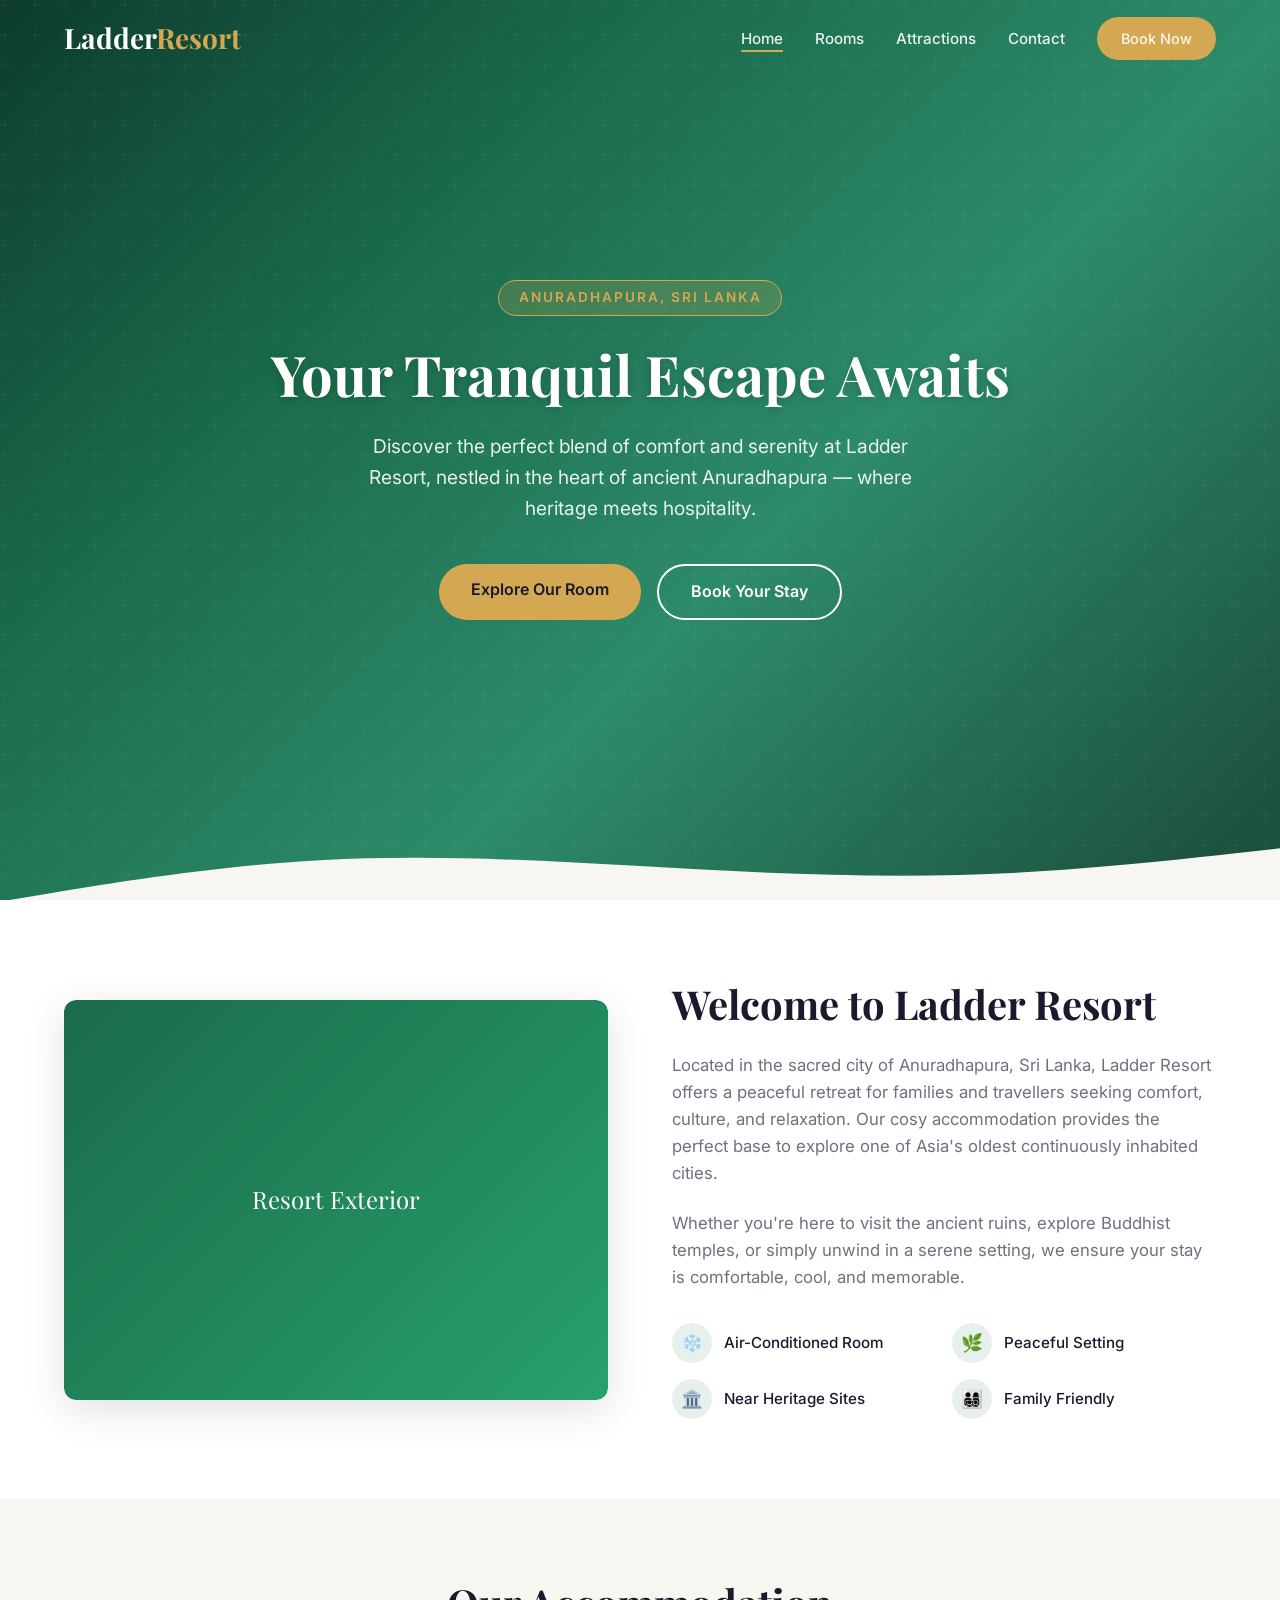
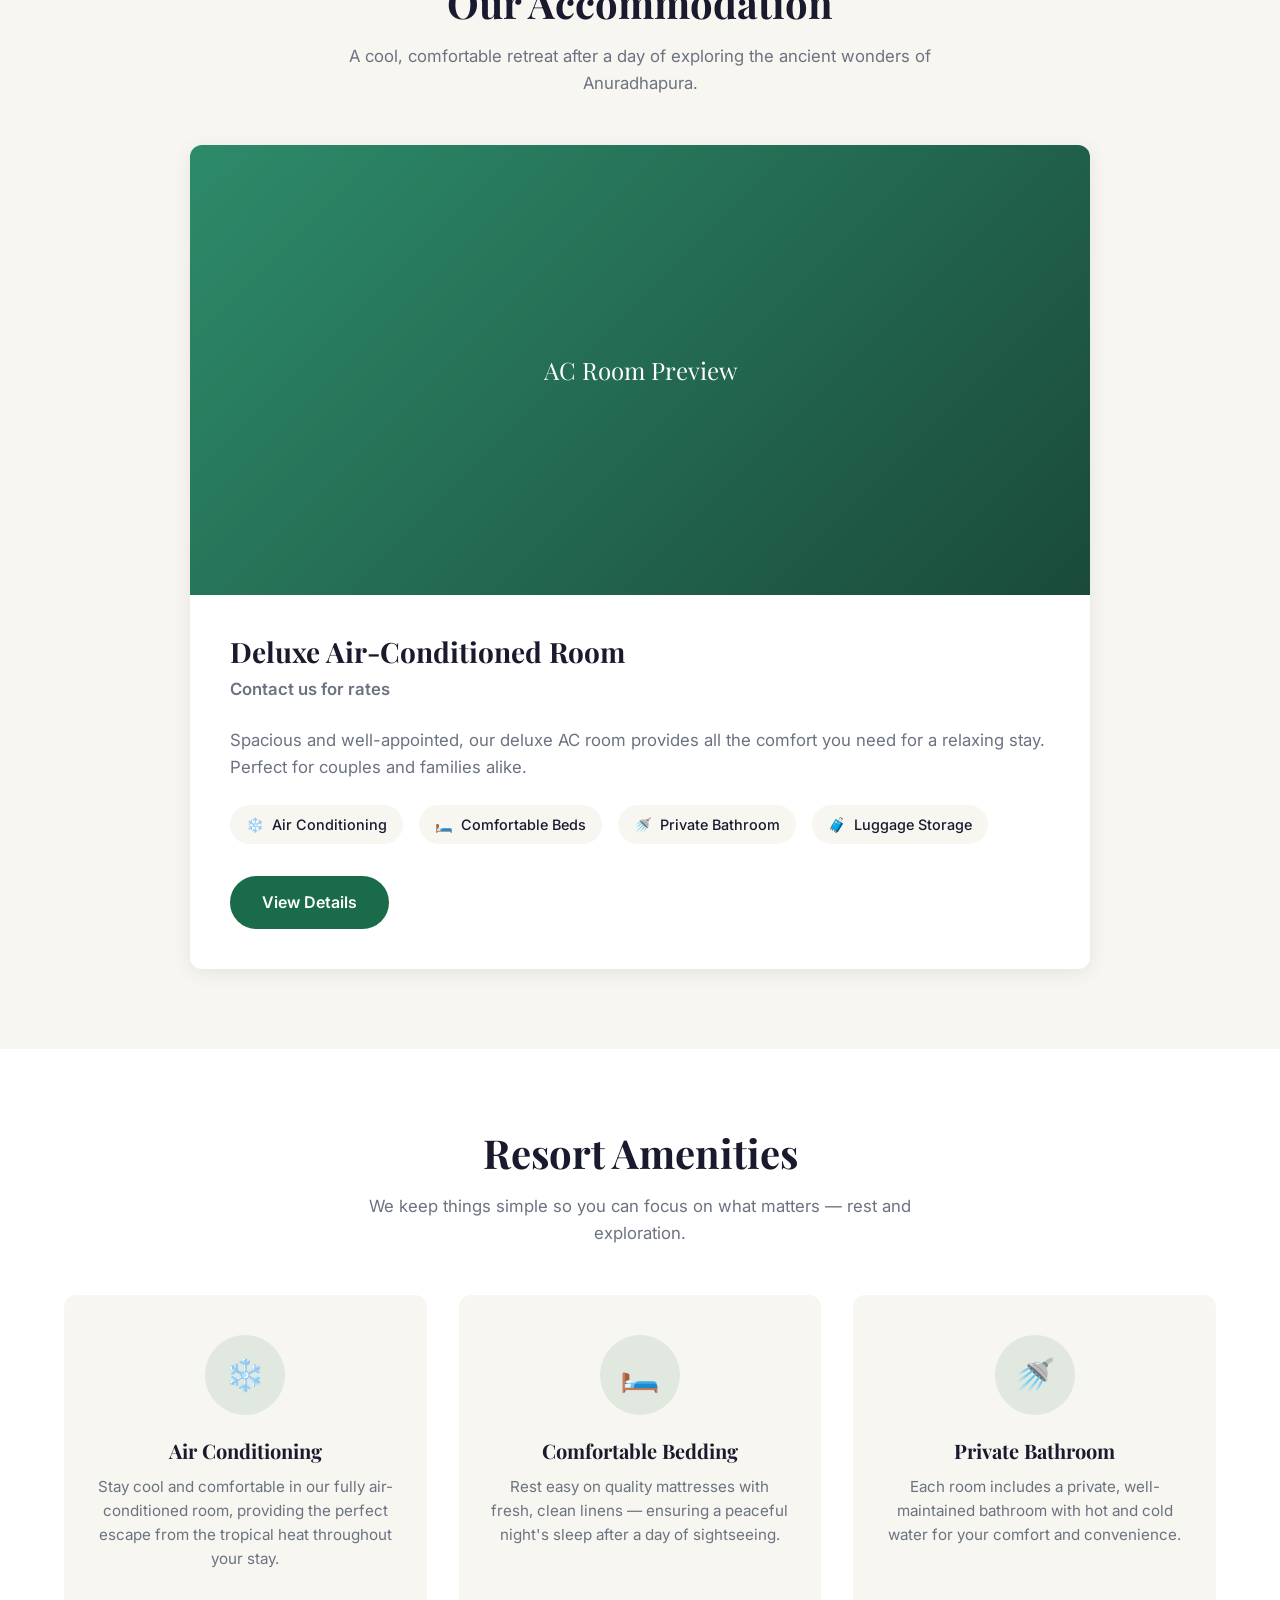
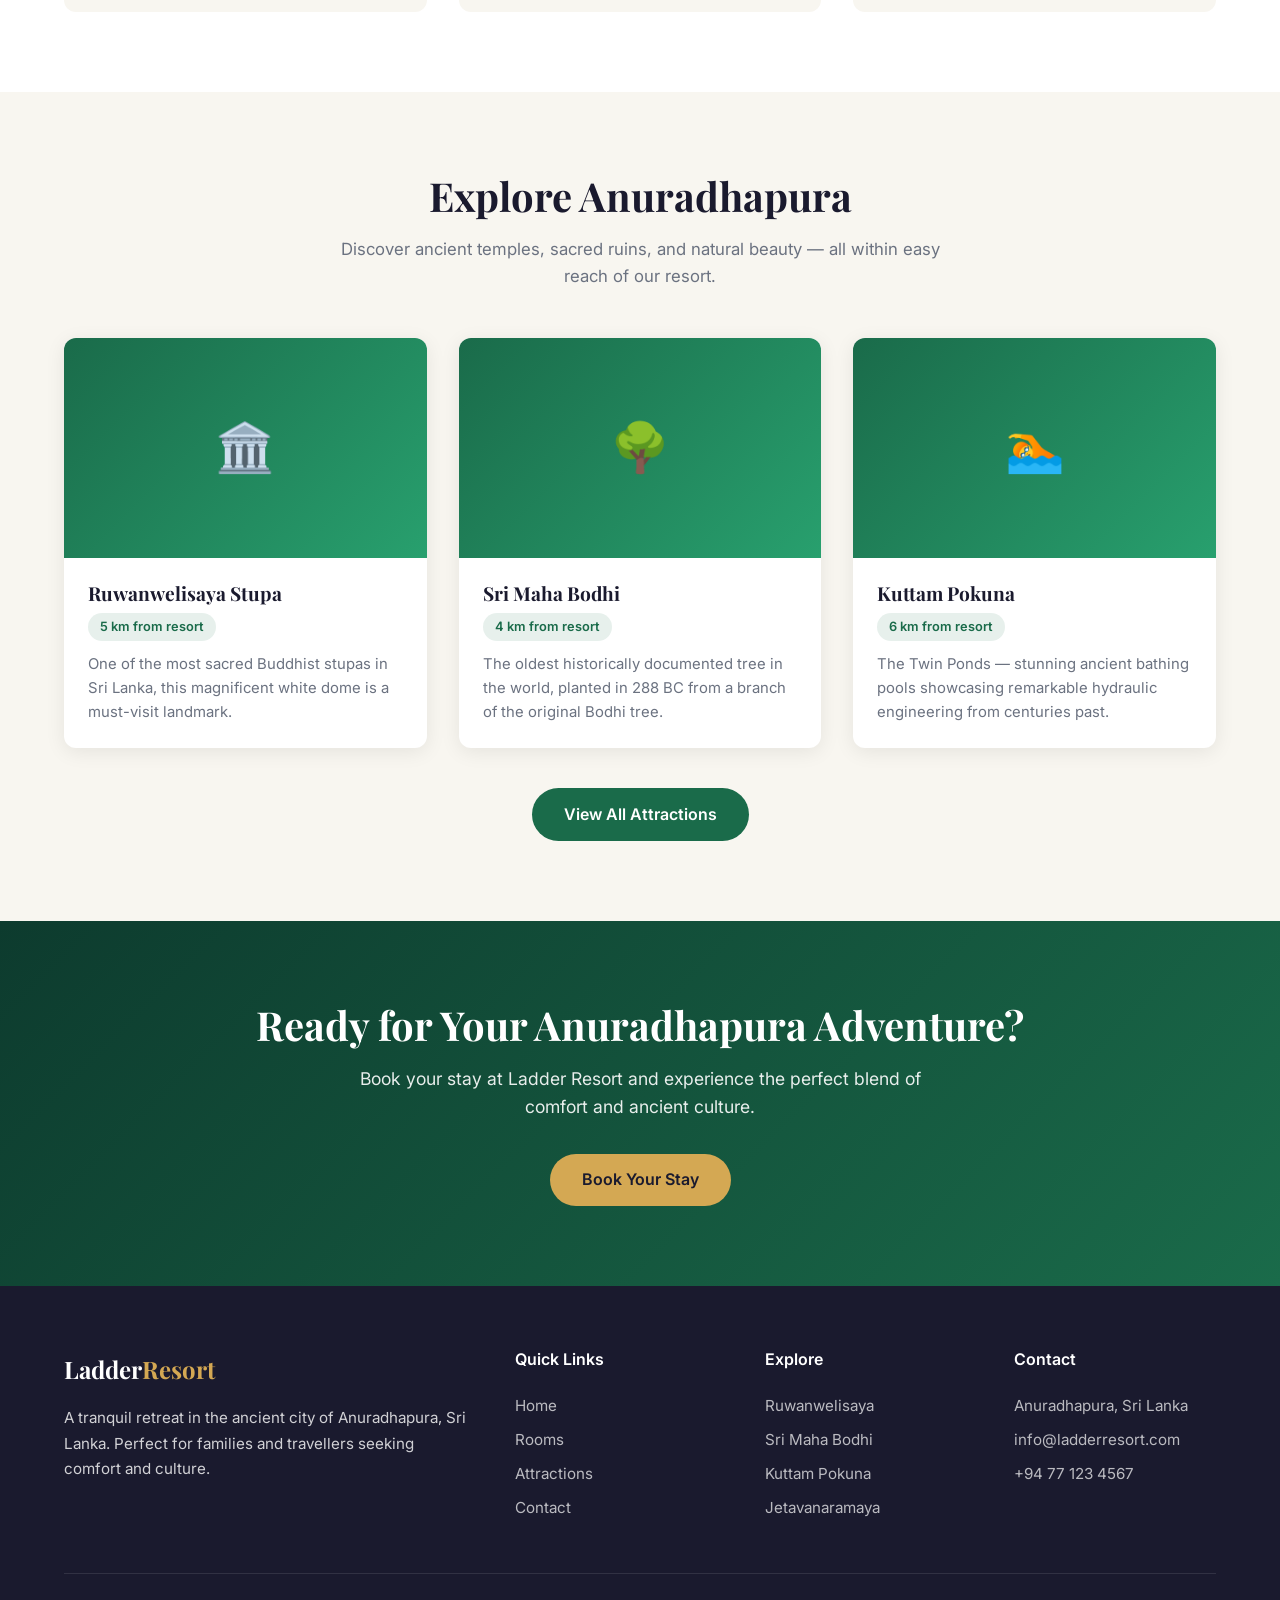
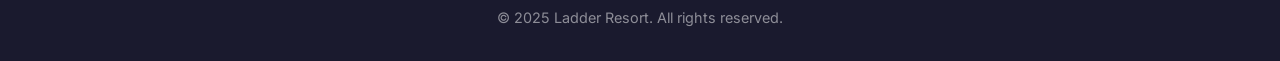
==== commit 7a0a87c8: "Merge pull request #2 from ransara3/copilot/create-responsive-website-for-resort Create static resor" ====
--- a/index.html
+++ b/index.html
@@ -1,540 +1,247 @@
 <!DOCTYPE html>
 <html lang="en">
 <head>
-  <meta charset="UTF-8" />
-  <meta name="viewport" content="width=device-width, initial-scale=1.0" />
-  <meta name="description" content="Ladder Resort – A luxury escape nestled in nature. Experience world-class accommodations, exquisite dining, and unforgettable adventures." />
-  <title>Ladder Resort | Luxury Escape</title>
-  <link rel="stylesheet" href="css/styles.css" />
-  <link rel="preconnect" href="https://fonts.googleapis.com" />
-  <link rel="preconnect" href="https://fonts.gstatic.com" crossorigin />
-  <link href="https://fonts.googleapis.com/css2?family=Playfair+Display:ital,wght@0,400;0,600;0,700;1,400&family=Lato:wght@300;400;700&display=swap" rel="stylesheet" />
+  <meta charset="UTF-8">
+  <meta name="viewport" content="width=device-width, initial-scale=1.0">
+  <title>Ladder Resort | Anuradhapura, Sri Lanka</title>
+  <meta name="description" content="Escape to Ladder Resort in Anuradhapura, Sri Lanka. A tranquil retreat with air-conditioned comfort, surrounded by ancient heritage and tropical beauty.">
+  <link rel="preconnect" href="https://fonts.googleapis.com">
+  <link rel="preconnect" href="https://fonts.gstatic.com" crossorigin>
+  <link href="https://fonts.googleapis.com/css2?family=Inter:wght@400;500;600;700&family=Playfair+Display:wght@400;600;700&display=swap" rel="stylesheet">
+  <link rel="stylesheet" href="css/styles.css">
 </head>
 <body>
 
-  <!-- ========== NAVIGATION ========== -->
-  <header class="site-header" id="site-header">
-    <nav class="navbar" role="navigation" aria-label="Main navigation">
-      <a href="#home" class="nav-logo" aria-label="Ladder Resort Home">
-        <span class="logo-icon">&#9651;</span>
-        <span class="logo-text">Ladder Resort</span>
-      </a>
-
-      <button class="nav-toggle" id="nav-toggle" aria-expanded="false" aria-controls="nav-menu" aria-label="Toggle navigation menu">
-        <span class="hamburger"></span>
-        <span class="hamburger"></span>
-        <span class="hamburger"></span>
+  <!-- Overlay for mobile nav -->
+  <div class="nav-overlay"></div>
+
+  <!-- Header -->
+  <header class="header">
+    <div class="container">
+      <a href="index.html" class="logo">Ladder<span>Resort</span></a>
+      <nav>
+        <ul class="nav-links">
+          <li><a href="index.html" class="active">Home</a></li>
+          <li><a href="rooms.html">Rooms</a></li>
+          <li><a href="attractions.html">Attractions</a></li>
+          <li><a href="contact.html">Contact</a></li>
+          <li><a href="contact.html" class="btn btn-accent">Book Now</a></li>
+        </ul>
+      </nav>
+      <button class="nav-toggle" aria-label="Toggle navigation">
+        <span></span>
+        <span></span>
+        <span></span>
       </button>
-
-      <ul class="nav-menu" id="nav-menu" role="menubar">
-        <li role="none"><a href="#home"          class="nav-link" role="menuitem">Home</a></li>
-        <li role="none"><a href="#about"         class="nav-link" role="menuitem">About</a></li>
-        <li role="none"><a href="#rooms"         class="nav-link" role="menuitem">Rooms</a></li>
-        <li role="none"><a href="#amenities"     class="nav-link" role="menuitem">Amenities</a></li>
-        <li role="none"><a href="#gallery"       class="nav-link" role="menuitem">Gallery</a></li>
-        <li role="none"><a href="#contact"       class="nav-link" role="menuitem">Contact</a></li>
-        <li role="none"><a href="#booking"       class="nav-link nav-cta" role="menuitem">Book Now</a></li>
-      </ul>
-    </nav>
+    </div>
   </header>
 
-  <!-- ========== HERO ========== -->
-  <section class="hero" id="home" aria-label="Hero banner">
-    <div class="hero-overlay"></div>
+  <!-- Hero Section -->
+  <section class="hero">
+    <div class="hero-bg"></div>
     <div class="hero-content">
-      <p class="hero-tagline">Welcome to</p>
-      <h1 class="hero-title">Ladder Resort</h1>
-      <p class="hero-subtitle">Rise above the ordinary. A sanctuary of luxury nestled between sky and nature.</p>
+      <span class="hero-badge">Anuradhapura, Sri Lanka</span>
+      <h1>Your Tranquil Escape Awaits</h1>
+      <p>Discover the perfect blend of comfort and serenity at Ladder Resort, nestled in the heart of ancient Anuradhapura — where heritage meets hospitality.</p>
       <div class="hero-buttons">
-        <a href="#booking" class="btn btn-primary">Book Your Stay</a>
-        <a href="#about"   class="btn btn-outline">Discover More</a>
-      </div>
-    </div>
-    <a href="#about" class="hero-scroll-down" aria-label="Scroll down">
-      <span class="scroll-arrow"></span>
-    </a>
-  </section>
-
-  <!-- ========== QUICK INFO BAR ========== -->
-  <div class="info-bar" aria-label="Resort highlights">
-    <div class="info-item">
-      <span class="info-icon">&#9734;</span>
-      <span>5-Star Luxury</span>
-    </div>
-    <div class="info-item">
-      <span class="info-icon">&#9825;</span>
-      <span>Spa &amp; Wellness</span>
-    </div>
-    <div class="info-item">
-      <span class="info-icon">&#127869;</span>
-      <span>Fine Dining</span>
-    </div>
-    <div class="info-item">
-      <span class="info-icon">&#127966;</span>
-      <span>Nature Trails</span>
-    </div>
-  </div>
-
-  <!-- ========== ABOUT ========== -->
-  <section class="section about" id="about" aria-labelledby="about-heading">
+        <a href="rooms.html" class="btn btn-accent">Explore Our Room</a>
+        <a href="contact.html" class="btn btn-outline">Book Your Stay</a>
+      </div>
+    </div>
+    <div class="hero-decor">
+      <svg viewBox="0 0 1440 120" fill="none" xmlns="http://www.w3.org/2000/svg" preserveAspectRatio="none">
+        <path d="M0 120L60 110C120 100 240 80 360 73.3C480 67 600 73 720 80C840 87 960 93 1080 90C1200 87 1320 73 1380 66.7L1440 60V120H1380C1320 120 1200 120 1080 120C960 120 840 120 720 120C600 120 480 120 360 120C240 120 120 120 60 120H0Z" fill="#f8f6f0"/>
+      </svg>
+    </div>
+  </section>
+
+  <!-- About / Overview Section -->
+  <section class="about">
     <div class="container">
       <div class="about-grid">
-        <div class="about-image-wrap">
-          <div class="about-img about-img-1" role="img" aria-label="Ladder Resort exterior view"></div>
-          <div class="about-img about-img-2" role="img" aria-label="Ladder Resort garden path"></div>
-          <div class="about-badge">
-            <span class="badge-number">25+</span>
-            <span class="badge-label">Years of Excellence</span>
-          </div>
-        </div>
-        <div class="about-content">
-          <p class="section-eyebrow">Our Story</p>
-          <h2 class="section-title" id="about-heading">A Legacy of<br />Refined Hospitality</h2>
-          <p class="about-text">
-            Perched amidst lush highlands and panoramic vistas, Ladder Resort has been a haven for discerning travellers since 1999. Our philosophy is simple: every guest deserves an experience that lifts them above the everyday.
-          </p>
-          <p class="about-text">
-            Spanning over 50 pristine acres, the resort seamlessly blends contemporary luxury with the raw beauty of nature. From our award-winning restaurant to our tranquil infinity pool overlooking the valley, every corner of Ladder invites you to unwind and reconnect.
-          </p>
-          <ul class="about-features">
-            <li><span class="feature-check">&#10003;</span> 120 elegantly designed rooms &amp; suites</li>
-            <li><span class="feature-check">&#10003;</span> Award-winning restaurant &amp; rooftop bar</li>
-            <li><span class="feature-check">&#10003;</span> Full-service spa &amp; wellness centre</li>
-            <li><span class="feature-check">&#10003;</span> Curated adventure &amp; nature experiences</li>
+        <div class="about-image animate-on-scroll">
+          <div class="image-placeholder">
+            Resort Exterior
+          </div>
+          <div class="accent-border"></div>
+        </div>
+        <div class="about-text animate-on-scroll">
+          <h2>Welcome to Ladder Resort</h2>
+          <p>Located in the sacred city of Anuradhapura, Sri Lanka, Ladder Resort offers a peaceful retreat for families and travellers seeking comfort, culture, and relaxation. Our cosy accommodation provides the perfect base to explore one of Asia's oldest continuously inhabited cities.</p>
+          <p>Whether you're here to visit the ancient ruins, explore Buddhist temples, or simply unwind in a serene setting, we ensure your stay is comfortable, cool, and memorable.</p>
+          <div class="about-features">
+            <div class="about-feature">
+              <div class="icon">❄️</div>
+              <span>Air-Conditioned Room</span>
+            </div>
+            <div class="about-feature">
+              <div class="icon">🌿</div>
+              <span>Peaceful Setting</span>
+            </div>
+            <div class="about-feature">
+              <div class="icon">🏛️</div>
+              <span>Near Heritage Sites</span>
+            </div>
+            <div class="about-feature">
+              <div class="icon">👨‍👩‍👧‍👦</div>
+              <span>Family Friendly</span>
+            </div>
+          </div>
+        </div>
+      </div>
+    </div>
+  </section>
+
+  <!-- Room Preview Section -->
+  <section class="rooms">
+    <div class="container">
+      <h2 class="section-title">Our Accommodation</h2>
+      <p class="section-subtitle">A cool, comfortable retreat after a day of exploring the ancient wonders of Anuradhapura.</p>
+      <div class="room-card animate-on-scroll">
+        <div class="room-gallery">
+          <div class="room-preview-placeholder">
+            AC Room Preview
+          </div>
+        </div>
+        <div class="room-info">
+          <h3>Deluxe Air-Conditioned Room</h3>
+          <p class="room-price">Contact us for rates</p>
+          <p>Spacious and well-appointed, our deluxe AC room provides all the comfort you need for a relaxing stay. Perfect for couples and families alike.</p>
+          <div class="room-amenities">
+            <div class="room-amenity">
+              <span class="icon">❄️</span>
+              <span>Air Conditioning</span>
+            </div>
+            <div class="room-amenity">
+              <span class="icon">🛏️</span>
+              <span>Comfortable Beds</span>
+            </div>
+            <div class="room-amenity">
+              <span class="icon">🚿</span>
+              <span>Private Bathroom</span>
+            </div>
+            <div class="room-amenity">
+              <span class="icon">🧳</span>
+              <span>Luggage Storage</span>
+            </div>
+          </div>
+          <a href="rooms.html" class="btn btn-primary">View Details</a>
+        </div>
+      </div>
+    </div>
+  </section>
+
+  <!-- Amenities Section -->
+  <section class="amenities">
+    <div class="container">
+      <h2 class="section-title">Resort Amenities</h2>
+      <p class="section-subtitle">We keep things simple so you can focus on what matters — rest and exploration.</p>
+      <div class="amenities-grid">
+        <div class="amenity-card animate-on-scroll">
+          <div class="amenity-icon">❄️</div>
+          <h3>Air Conditioning</h3>
+          <p>Stay cool and comfortable in our fully air-conditioned room, providing the perfect escape from the tropical heat throughout your stay.</p>
+        </div>
+        <div class="amenity-card animate-on-scroll">
+          <div class="amenity-icon">🛏️</div>
+          <h3>Comfortable Bedding</h3>
+          <p>Rest easy on quality mattresses with fresh, clean linens — ensuring a peaceful night's sleep after a day of sightseeing.</p>
+        </div>
+        <div class="amenity-card animate-on-scroll">
+          <div class="amenity-icon">🚿</div>
+          <h3>Private Bathroom</h3>
+          <p>Each room includes a private, well-maintained bathroom with hot and cold water for your comfort and convenience.</p>
+        </div>
+      </div>
+    </div>
+  </section>
+
+  <!-- Attractions Preview -->
+  <section class="attractions">
+    <div class="container">
+      <h2 class="section-title">Explore Anuradhapura</h2>
+      <p class="section-subtitle">Discover ancient temples, sacred ruins, and natural beauty — all within easy reach of our resort.</p>
+      <div class="attractions-grid">
+        <div class="attraction-card animate-on-scroll">
+          <div class="attraction-img">🏛️</div>
+          <div class="attraction-info">
+            <h3>Ruwanwelisaya Stupa</h3>
+            <span class="attraction-distance">5 km from resort</span>
+            <p>One of the most sacred Buddhist stupas in Sri Lanka, this magnificent white dome is a must-visit landmark.</p>
+          </div>
+        </div>
+        <div class="attraction-card animate-on-scroll">
+          <div class="attraction-img">🌳</div>
+          <div class="attraction-info">
+            <h3>Sri Maha Bodhi</h3>
+            <span class="attraction-distance">4 km from resort</span>
+            <p>The oldest historically documented tree in the world, planted in 288 BC from a branch of the original Bodhi tree.</p>
+          </div>
+        </div>
+        <div class="attraction-card animate-on-scroll">
+          <div class="attraction-img">🏊</div>
+          <div class="attraction-info">
+            <h3>Kuttam Pokuna</h3>
+            <span class="attraction-distance">6 km from resort</span>
+            <p>The Twin Ponds — stunning ancient bathing pools showcasing remarkable hydraulic engineering from centuries past.</p>
+          </div>
+        </div>
+      </div>
+      <div style="text-align:center;margin-top:2.5rem;">
+        <a href="attractions.html" class="btn btn-primary">View All Attractions</a>
+      </div>
+    </div>
+  </section>
+
+  <!-- CTA Section -->
+  <section class="cta-section">
+    <div class="container">
+      <h2>Ready for Your Anuradhapura Adventure?</h2>
+      <p>Book your stay at Ladder Resort and experience the perfect blend of comfort and ancient culture.</p>
+      <a href="contact.html" class="btn btn-accent">Book Your Stay</a>
+    </div>
+  </section>
+
+  <!-- Footer -->
+  <footer class="footer">
+    <div class="container">
+      <div class="footer-grid">
+        <div class="footer-brand">
+          <a href="index.html" class="logo">Ladder<span>Resort</span></a>
+          <p>A tranquil retreat in the ancient city of Anuradhapura, Sri Lanka. Perfect for families and travellers seeking comfort and culture.</p>
+        </div>
+        <div>
+          <h4>Quick Links</h4>
+          <ul class="footer-links">
+            <li><a href="index.html">Home</a></li>
+            <li><a href="rooms.html">Rooms</a></li>
+            <li><a href="attractions.html">Attractions</a></li>
+            <li><a href="contact.html">Contact</a></li>
           </ul>
-          <a href="#rooms" class="btn btn-primary">Explore Rooms</a>
-        </div>
-      </div>
-    </div>
-  </section>
-
-  <!-- ========== ROOMS ========== -->
-  <section class="section rooms" id="rooms" aria-labelledby="rooms-heading">
-    <div class="container">
-      <div class="section-header">
-        <p class="section-eyebrow">Accommodations</p>
-        <h2 class="section-title" id="rooms-heading">Your Perfect Retreat</h2>
-        <p class="section-subtitle">Choose from our curated collection of rooms and suites, each designed for ultimate comfort and immersion in nature.</p>
-      </div>
-
-      <div class="rooms-grid">
-
-        <article class="room-card" aria-label="Deluxe Room">
-          <div class="room-img room-img-1" role="img" aria-label="Deluxe Room interior"></div>
-          <div class="room-info">
-            <div class="room-header">
-              <h3 class="room-name">Deluxe Room</h3>
-              <span class="room-price">From $180<small>/night</small></span>
-            </div>
-            <p class="room-desc">Elegant interiors with garden or pool views, king bed, and modern amenities. Perfect for couples and solo travellers seeking comfort.</p>
-            <ul class="room-features">
-              <li>40 m² | King Bed</li>
-              <li>Garden / Pool View</li>
-              <li>Free Wi-Fi &amp; Mini Bar</li>
-            </ul>
-            <a href="#booking" class="btn btn-outline btn-sm">Book Now</a>
-          </div>
-        </article>
-
-        <article class="room-card featured" aria-label="Premium Suite">
-          <div class="room-badge-tag">Most Popular</div>
-          <div class="room-img room-img-2" role="img" aria-label="Premium Suite interior"></div>
-          <div class="room-info">
-            <div class="room-header">
-              <h3 class="room-name">Premium Suite</h3>
-              <span class="room-price">From $320<small>/night</small></span>
-            </div>
-            <p class="room-desc">Expansive living area with panoramic valley views, private balcony, soaking tub, and a dedicated butler service.</p>
-            <ul class="room-features">
-              <li>85 m² | King Bed + Lounge</li>
-              <li>Valley Panorama View</li>
-              <li>Private Balcony &amp; Butler</li>
-            </ul>
-            <a href="#booking" class="btn btn-primary btn-sm">Book Now</a>
-          </div>
-        </article>
-
-        <article class="room-card" aria-label="Forest Villa">
-          <div class="room-img room-img-3" role="img" aria-label="Forest Villa interior"></div>
-          <div class="room-info">
-            <div class="room-header">
-              <h3 class="room-name">Forest Villa</h3>
-              <span class="room-price">From $520<small>/night</small></span>
-            </div>
-            <p class="room-desc">A private villa nestled among ancient trees. Features a plunge pool, outdoor deck, fire pit, and complete seclusion.</p>
-            <ul class="room-features">
-              <li>150 m² | 2 Bedrooms</li>
-              <li>Private Plunge Pool</li>
-              <li>Outdoor Deck &amp; Fire Pit</li>
-            </ul>
-            <a href="#booking" class="btn btn-outline btn-sm">Book Now</a>
-          </div>
-        </article>
-
-      </div>
-    </div>
-  </section>
-
-  <!-- ========== AMENITIES ========== -->
-  <section class="section amenities" id="amenities" aria-labelledby="amenities-heading">
-    <div class="amenities-bg" aria-hidden="true"></div>
-    <div class="container amenities-container">
-      <div class="section-header section-header-light">
-        <p class="section-eyebrow eyebrow-light">Experiences</p>
-        <h2 class="section-title title-light" id="amenities-heading">World-Class Amenities</h2>
-        <p class="section-subtitle subtitle-light">Everything you need to relax, revive, and explore — right at your doorstep.</p>
-      </div>
-
-      <div class="amenities-grid">
-
-        <div class="amenity-card" role="article" aria-label="Infinity Pool">
-          <div class="amenity-icon-wrap">
-            <span class="amenity-icon" aria-hidden="true">&#127754;</span>
-          </div>
-          <h3 class="amenity-name">Infinity Pool</h3>
-          <p class="amenity-desc">Float above the clouds in our heated infinity pool overlooking the valley. Open sunrise to sunset.</p>
-        </div>
-
-        <div class="amenity-card" role="article" aria-label="Spa & Wellness">
-          <div class="amenity-icon-wrap">
-            <span class="amenity-icon" aria-hidden="true">&#129514;</span>
-          </div>
-          <h3 class="amenity-name">Spa &amp; Wellness</h3>
-          <p class="amenity-desc">Indulge in rejuvenating treatments at our award-winning spa. Massages, facials, yoga, and meditation.</p>
-        </div>
-
-        <div class="amenity-card" role="article" aria-label="Fine Dining">
-          <div class="amenity-icon-wrap">
-            <span class="amenity-icon" aria-hidden="true">&#127869;</span>
-          </div>
-          <h3 class="amenity-name">Fine Dining</h3>
-          <p class="amenity-desc">Savour locally sourced cuisine crafted by our Michelin-starred chef. The rooftop bar offers craft cocktails at dusk.</p>
-        </div>
-
-        <div class="amenity-card" role="article" aria-label="Adventure Trails">
-          <div class="amenity-icon-wrap">
-            <span class="amenity-icon" aria-hidden="true">&#9968;</span>
-          </div>
-          <h3 class="amenity-name">Adventure Trails</h3>
-          <p class="amenity-desc">Guided hikes, mountain biking, zip-lining, and rock climbing through breathtaking highland terrain.</p>
-        </div>
-
-        <div class="amenity-card" role="article" aria-label="Kids Club">
-          <div class="amenity-icon-wrap">
-            <span class="amenity-icon" aria-hidden="true">&#127876;</span>
-          </div>
-          <h3 class="amenity-name">Kids Club</h3>
-          <p class="amenity-desc">A dedicated space packed with activities, games, and supervised adventures for younger guests aged 4–12.</p>
-        </div>
-
-        <div class="amenity-card" role="article" aria-label="Event Spaces">
-          <div class="amenity-icon-wrap">
-            <span class="amenity-icon" aria-hidden="true">&#127881;</span>
-          </div>
-          <h3 class="amenity-name">Event Spaces</h3>
-          <p class="amenity-desc">Host unforgettable weddings, corporate retreats, and private celebrations in our stunning outdoor venues.</p>
-        </div>
-
-      </div>
-    </div>
-  </section>
-
-  <!-- ========== GALLERY ========== -->
-  <section class="section gallery" id="gallery" aria-labelledby="gallery-heading">
-    <div class="container">
-      <div class="section-header">
-        <p class="section-eyebrow">Visual Journey</p>
-        <h2 class="section-title" id="gallery-heading">Life at Ladder</h2>
-        <p class="section-subtitle">A glimpse into the moments that make Ladder Resort truly extraordinary.</p>
-      </div>
-
-      <div class="gallery-grid" role="list" aria-label="Resort photo gallery">
-        <div class="gallery-item gallery-item-1 gallery-tall" role="listitem" tabindex="0" aria-label="Resort aerial view" data-caption="Aerial view of Ladder Resort"></div>
-        <div class="gallery-item gallery-item-2" role="listitem" tabindex="0" aria-label="Infinity pool at sunset" data-caption="Infinity pool at sunset"></div>
-        <div class="gallery-item gallery-item-3" role="listitem" tabindex="0" aria-label="Spa treatment room" data-caption="Tranquil spa treatment room"></div>
-        <div class="gallery-item gallery-item-4 gallery-wide" role="listitem" tabindex="0" aria-label="Fine dining restaurant" data-caption="Fine dining experience"></div>
-        <div class="gallery-item gallery-item-5" role="listitem" tabindex="0" aria-label="Forest villa exterior" data-caption="Secluded forest villa"></div>
-        <div class="gallery-item gallery-item-6" role="listitem" tabindex="0" aria-label="Mountain trail view" data-caption="Guided mountain trail"></div>
-      </div>
-    </div>
-  </section>
-
-  <!-- ========== TESTIMONIALS ========== -->
-  <section class="section testimonials" id="testimonials" aria-labelledby="testimonials-heading">
-    <div class="container">
-      <div class="section-header">
-        <p class="section-eyebrow">Guest Reviews</p>
-        <h2 class="section-title" id="testimonials-heading">What Our Guests Say</h2>
-      </div>
-
-      <div class="testimonials-carousel" role="region" aria-label="Guest testimonials carousel">
-        <div class="testimonial-track" id="testimonial-track">
-
-          <article class="testimonial-card" aria-label="Guest review by Sophie T.">
-            <div class="stars" aria-label="5 out of 5 stars">&#9733;&#9733;&#9733;&#9733;&#9733;</div>
-            <blockquote class="testimonial-text">
-              "Staying at Ladder Resort was genuinely life-changing. The views, the food, the staff — everything was flawless. We'll be back every year."
-            </blockquote>
-            <footer class="testimonial-author">
-              <div class="author-avatar av-1" aria-hidden="true"></div>
-              <div>
-                <cite class="author-name">Sophie T.</cite>
-                <span class="author-location">London, UK</span>
-              </div>
-            </footer>
-          </article>
-
-          <article class="testimonial-card" aria-label="Guest review by Marco R.">
-            <div class="stars" aria-label="5 out of 5 stars">&#9733;&#9733;&#9733;&#9733;&#9733;</div>
-            <blockquote class="testimonial-text">
-              "The Forest Villa exceeded every expectation. Waking up to the sound of birds with a plunge pool at your door — pure magic. Highly recommend!"
-            </blockquote>
-            <footer class="testimonial-author">
-              <div class="author-avatar av-2" aria-hidden="true"></div>
-              <div>
-                <cite class="author-name">Marco R.</cite>
-                <span class="author-location">Milan, Italy</span>
-              </div>
-            </footer>
-          </article>
-
-          <article class="testimonial-card" aria-label="Guest review by Anika P.">
-            <div class="stars" aria-label="5 out of 5 stars">&#9733;&#9733;&#9733;&#9733;&#9733;</div>
-            <blockquote class="testimonial-text">
-              "The spa is absolutely divine, and the chef's tasting menu is not to be missed. Our anniversary celebration was everything we dreamed of."
-            </blockquote>
-            <footer class="testimonial-author">
-              <div class="author-avatar av-3" aria-hidden="true"></div>
-              <div>
-                <cite class="author-name">Anika P.</cite>
-                <span class="author-location">Toronto, Canada</span>
-              </div>
-            </footer>
-          </article>
-
-        </div>
-
-        <div class="carousel-controls" aria-label="Carousel controls">
-          <button class="carousel-btn" id="carousel-prev" aria-label="Previous testimonial">&#8592;</button>
-          <div class="carousel-dots" id="carousel-dots" role="tablist" aria-label="Testimonial navigation"></div>
-          <button class="carousel-btn" id="carousel-next" aria-label="Next testimonial">&#8594;</button>
-        </div>
-      </div>
-    </div>
-  </section>
-
-  <!-- ========== BOOKING ========== -->
-  <section class="section booking" id="booking" aria-labelledby="booking-heading">
-    <div class="container">
-      <div class="booking-wrapper">
-        <div class="booking-info">
-          <p class="section-eyebrow eyebrow-light">Reservations</p>
-          <h2 class="section-title title-light" id="booking-heading">Plan Your Stay</h2>
-          <p class="booking-desc">Complete your reservation in minutes. Our team will confirm your booking within 24 hours and assist with any special requests.</p>
-          <ul class="booking-perks">
-            <li><span class="perk-icon">&#10003;</span> Best rate guarantee</li>
-            <li><span class="perk-icon">&#10003;</span> Free cancellation up to 48 hours prior</li>
-            <li><span class="perk-icon">&#10003;</span> Complimentary welcome amenity</li>
-            <li><span class="perk-icon">&#10003;</span> 24/7 concierge service</li>
+        </div>
+        <div>
+          <h4>Explore</h4>
+          <ul class="footer-links">
+            <li><a href="attractions.html">Ruwanwelisaya</a></li>
+            <li><a href="attractions.html">Sri Maha Bodhi</a></li>
+            <li><a href="attractions.html">Kuttam Pokuna</a></li>
+            <li><a href="attractions.html">Jetavanaramaya</a></li>
           </ul>
         </div>
-
-        <form class="booking-form" id="booking-form" novalidate aria-label="Booking form">
-          <div class="form-row">
-            <div class="form-group">
-              <label for="checkin">Check-in Date</label>
-              <input type="date" id="checkin" name="checkin" required aria-required="true" />
-            </div>
-            <div class="form-group">
-              <label for="checkout">Check-out Date</label>
-              <input type="date" id="checkout" name="checkout" required aria-required="true" />
-            </div>
-          </div>
-
-          <div class="form-row">
-            <div class="form-group">
-              <label for="guests">Guests</label>
-              <select id="guests" name="guests" required aria-required="true">
-                <option value="" disabled selected>Select guests</option>
-                <option value="1">1 Guest</option>
-                <option value="2">2 Guests</option>
-                <option value="3">3 Guests</option>
-                <option value="4">4 Guests</option>
-                <option value="5+">5+ Guests</option>
-              </select>
-            </div>
-            <div class="form-group">
-              <label for="room-type">Room Type</label>
-              <select id="room-type" name="room-type" required aria-required="true">
-                <option value="" disabled selected>Select room</option>
-                <option value="deluxe">Deluxe Room</option>
-                <option value="suite">Premium Suite</option>
-                <option value="villa">Forest Villa</option>
-              </select>
-            </div>
-          </div>
-
-          <div class="form-row">
-            <div class="form-group">
-              <label for="first-name">First Name</label>
-              <input type="text" id="first-name" name="first-name" placeholder="John" required aria-required="true" />
-            </div>
-            <div class="form-group">
-              <label for="last-name">Last Name</label>
-              <input type="text" id="last-name" name="last-name" placeholder="Doe" required aria-required="true" />
-            </div>
-          </div>
-
-          <div class="form-group form-group-full">
-            <label for="email">Email Address</label>
-            <input type="email" id="email" name="email" placeholder="john@example.com" required aria-required="true" />
-          </div>
-
-          <div class="form-group form-group-full">
-            <label for="special-requests">Special Requests <span class="optional">(optional)</span></label>
-            <textarea id="special-requests" name="special-requests" rows="3" placeholder="Dietary requirements, anniversary setup, accessibility needs…"></textarea>
-          </div>
-
-          <button type="submit" class="btn btn-primary btn-full" id="booking-submit">
-            Request Booking
-          </button>
-
-          <div class="form-success" id="form-success" role="alert" aria-live="polite" hidden>
-            <span class="success-icon">&#10003;</span>
-            Thank you! Your booking request has been received. We'll be in touch within 24 hours.
-          </div>
-        </form>
-      </div>
-    </div>
-  </section>
-
-  <!-- ========== CONTACT ========== -->
-  <section class="section contact" id="contact" aria-labelledby="contact-heading">
-    <div class="container">
-      <div class="section-header">
-        <p class="section-eyebrow">Find Us</p>
-        <h2 class="section-title" id="contact-heading">Get in Touch</h2>
-        <p class="section-subtitle">We'd love to hear from you. Reach out for reservations, events, or any enquiry.</p>
-      </div>
-
-      <div class="contact-grid">
-
-        <div class="contact-info">
-          <div class="contact-item">
-            <span class="contact-icon" aria-hidden="true">&#128205;</span>
-            <div>
-              <h3 class="contact-label">Location</h3>
-              <p>Ladder Peak Road, Highland District<br />SR 12400, Sri Lanka</p>
-            </div>
-          </div>
-          <div class="contact-item">
-            <span class="contact-icon" aria-hidden="true">&#128222;</span>
-            <div>
-              <h3 class="contact-label">Phone</h3>
-              <p><a href="tel:+94112345678">+94 11 234 5678</a><br />
-                 <a href="tel:+94777654321">+94 77 765 4321</a> (WhatsApp)</p>
-            </div>
-          </div>
-          <div class="contact-item">
-            <span class="contact-icon" aria-hidden="true">&#128140;</span>
-            <div>
-              <h3 class="contact-label">Email</h3>
-              <p><a href="mailto:reservations@ladderresort.com">reservations@ladderresort.com</a><br />
-                 <a href="mailto:info@ladderresort.com">info@ladderresort.com</a></p>
-            </div>
-          </div>
-          <div class="contact-item">
-            <span class="contact-icon" aria-hidden="true">&#128336;</span>
-            <div>
-              <h3 class="contact-label">Reception Hours</h3>
-              <p>Open 24 hours, 7 days a week</p>
-            </div>
-          </div>
-        </div>
-
-        <div class="contact-map" role="img" aria-label="Map showing Ladder Resort location">
-          <div class="map-placeholder">
-            <div class="map-pin" aria-hidden="true">&#128205;</div>
-            <p class="map-label">Ladder Resort<br /><small>Highland District, Sri Lanka</small></p>
-          </div>
-        </div>
-
-      </div>
-    </div>
-  </section>
-
-  <!-- ========== FOOTER ========== -->
-  <footer class="site-footer" role="contentinfo">
-    <div class="container">
-      <div class="footer-grid">
-
-        <div class="footer-brand">
-          <a href="#home" class="footer-logo" aria-label="Ladder Resort Home">
-            <span class="logo-icon">&#9651;</span>
-            <span>Ladder Resort</span>
-          </a>
-          <p class="footer-tagline">Rise above the ordinary. A sanctuary of luxury nestled between sky and nature.</p>
-          <div class="social-links" aria-label="Social media links">
-            <a href="#" class="social-link" aria-label="Facebook" rel="noopener">f</a>
-            <a href="#" class="social-link" aria-label="Instagram" rel="noopener">&#128247;</a>
-            <a href="#" class="social-link" aria-label="Twitter / X" rel="noopener">X</a>
-            <a href="#" class="social-link" aria-label="TripAdvisor" rel="noopener">T</a>
-          </div>
-        </div>
-
-        <nav class="footer-nav" aria-label="Footer navigation – Quick Links">
-          <h3 class="footer-heading">Quick Links</h3>
-          <ul>
-            <li><a href="#home">Home</a></li>
-            <li><a href="#about">About Us</a></li>
-            <li><a href="#rooms">Rooms &amp; Suites</a></li>
-            <li><a href="#amenities">Amenities</a></li>
-            <li><a href="#gallery">Gallery</a></li>
-            <li><a href="#booking">Book a Stay</a></li>
+        <div>
+          <h4>Contact</h4>
+          <ul class="footer-links">
+            <li><a href="contact.html">Anuradhapura, Sri Lanka</a></li>
+            <li><a href="mailto:info@ladderresort.com">info@ladderresort.com</a></li>
+            <li><a href="tel:+94771234567">+94 77 123 4567</a></li>
           </ul>
-        </nav>
-
-        <nav class="footer-nav" aria-label="Footer navigation – Guest Services">
-          <h3 class="footer-heading">Guest Services</h3>
-          <ul>
-            <li><a href="#">Airport Transfer</a></li>
-            <li><a href="#">Dining Reservations</a></li>
-            <li><a href="#">Spa Appointments</a></li>
-            <li><a href="#">Events &amp; Weddings</a></li>
-            <li><a href="#">Loyalty Programme</a></li>
-            <li><a href="#">Gift Vouchers</a></li>
-          </ul>
-        </nav>
-
-        <div class="footer-newsletter">
-          <h3 class="footer-heading">Stay Updated</h3>
-          <p>Subscribe for exclusive offers, seasonal packages, and resort news.</p>
-          <form class="newsletter-form" id="newsletter-form" novalidate aria-label="Newsletter signup form">
-            <div class="newsletter-input-wrap">
-              <input type="email" id="newsletter-email" name="newsletter-email" placeholder="Your email address" required aria-required="true" aria-label="Email address for newsletter" />
-              <button type="submit" aria-label="Subscribe to newsletter">&#10148;</button>
-            </div>
-            <div class="newsletter-success" id="newsletter-success" role="alert" aria-live="polite" hidden>
-              Thank you for subscribing!
-            </div>
-          </form>
-        </div>
-
-      </div>
-
+        </div>
+      </div>
       <div class="footer-bottom">
-        <p>&copy; <span id="footer-year"></span> Ladder Resort. All rights reserved.</p>
-        <div class="footer-legal">
-          <a href="#">Privacy Policy</a>
-          <a href="#">Terms &amp; Conditions</a>
-          <a href="#">Cookie Policy</a>
-        </div>
+        <p>&copy; 2025 Ladder Resort. All rights reserved.</p>
       </div>
     </div>
   </footer>
-
-  <!-- ========== BACK TO TOP ========== -->
-  <button class="back-to-top" id="back-to-top" aria-label="Back to top" hidden>&#8679;</button>
 
   <script src="js/main.js"></script>
 </body>
--- a/css/styles.css
+++ b/css/styles.css
@@ -1,46 +1,30 @@
-/* =========================================================
-   LADDER RESORT – Main Stylesheet
-   ========================================================= */
-
-/* ----- CSS Custom Properties ----- */
+/* ===== CSS Variables & Reset ===== */
 :root {
-  /* Colours */
-  --clr-primary:     #2d6a4f;   /* Deep forest green  */
-  --clr-primary-dk:  #1b4332;   /* Darker shade        */
-  --clr-primary-lt:  #52b788;   /* Lighter shade       */
-  --clr-accent:      #b5945a;   /* Warm gold           */
-  --clr-accent-dk:   #8a6a36;
-  --clr-dark:        #1a1a2e;
-  --clr-body:        #4a4a5a;
-  --clr-light-bg:    #f8f6f2;
-  --clr-white:       #ffffff;
-  --clr-border:      #e4e0d8;
-  --clr-overlay:     rgba(26, 26, 46, 0.55);
-
-  /* Typography */
-  --font-serif: 'Playfair Display', Georgia, serif;
-  --font-sans:  'Lato', system-ui, sans-serif;
-
-  /* Spacing */
-  --section-py: 6rem;
-  --container-max: 1200px;
-
-  /* Radii */
-  --radius-sm: 6px;
-  --radius-md: 12px;
-  --radius-lg: 20px;
-
-  /* Shadows */
-  --shadow-sm: 0 2px 8px rgba(0,0,0,.08);
-  --shadow-md: 0 6px 24px rgba(0,0,0,.12);
-  --shadow-lg: 0 16px 48px rgba(0,0,0,.18);
-
-  /* Transitions */
+  --primary: #1a6b4a;
+  --primary-light: #28a06e;
+  --accent: #d4a853;
+  --accent-light: #f0d48a;
+  --dark: #1a1a2e;
+  --dark-light: #2d2d44;
+  --light: #f8f6f0;
+  --white: #ffffff;
+  --gray: #6b7280;
+  --gray-light: #e5e7eb;
+  --shadow: 0 4px 20px rgba(0, 0, 0, 0.08);
+  --shadow-lg: 0 10px 40px rgba(0, 0, 0, 0.12);
+  --radius: 12px;
   --transition: 0.3s ease;
-}
-
-/* ----- Reset & Base ----- */
-*, *::before, *::after { box-sizing: border-box; margin: 0; padding: 0; }
+  --font-heading: 'Playfair Display', Georgia, serif;
+  --font-body: 'Inter', -apple-system, BlinkMacSystemFont, sans-serif;
+}
+
+*,
+*::before,
+*::after {
+  margin: 0;
+  padding: 0;
+  box-sizing: border-box;
+}
 
 html {
   scroll-behavior: smooth;
@@ -48,237 +32,208 @@
 }
 
 body {
-  font-family: var(--font-sans);
-  color: var(--clr-body);
-  background: var(--clr-white);
-  line-height: 1.7;
+  font-family: var(--font-body);
+  color: var(--dark);
+  line-height: 1.6;
+  background-color: var(--light);
   overflow-x: hidden;
 }
 
-img { max-width: 100%; display: block; }
+img {
+  max-width: 100%;
+  height: auto;
+  display: block;
+}
 
 a {
+  text-decoration: none;
   color: inherit;
-  text-decoration: none;
   transition: color var(--transition);
 }
 
-a:hover { color: var(--clr-primary); }
-
-ul { list-style: none; }
-
-button { cursor: pointer; border: none; background: none; font-family: inherit; }
-
-/* ----- Focus Styles (Accessibility) ----- */
-:focus-visible {
-  outline: 3px solid var(--clr-accent);
-  outline-offset: 3px;
-  border-radius: 3px;
-}
-
-/* ----- Utility ----- */
+ul {
+  list-style: none;
+}
+
 .container {
-  max-width: var(--container-max);
-  margin-inline: auto;
-  padding-inline: 1.5rem;
-}
-
-.section { padding-block: var(--section-py); }
-
-.section-header {
+  max-width: 1200px;
+  margin: 0 auto;
+  padding: 0 1.5rem;
+}
+
+/* ===== Typography ===== */
+h1, h2, h3, h4 {
+  font-family: var(--font-heading);
+  line-height: 1.2;
+}
+
+h1 { font-size: 3.5rem; }
+h2 { font-size: 2.5rem; }
+h3 { font-size: 1.5rem; }
+h4 { font-size: 1.25rem; }
+
+.section-title {
   text-align: center;
-  max-width: 680px;
-  margin-inline: auto;
-  margin-bottom: 3.5rem;
-}
-
-.section-eyebrow {
-  font-family: var(--font-sans);
-  font-size: 0.8rem;
-  font-weight: 700;
-  letter-spacing: 0.18em;
-  text-transform: uppercase;
-  color: var(--clr-accent);
-  margin-bottom: 0.6rem;
-}
-
-.section-title {
-  font-family: var(--font-serif);
-  font-size: clamp(1.9rem, 4vw, 2.8rem);
-  font-weight: 700;
-  color: var(--clr-dark);
-  line-height: 1.25;
   margin-bottom: 1rem;
+  color: var(--dark);
 }
 
 .section-subtitle {
+  text-align: center;
+  color: var(--gray);
+  max-width: 600px;
+  margin: 0 auto 3rem;
   font-size: 1.05rem;
-  color: var(--clr-body);
-  max-width: 560px;
-  margin-inline: auto;
-}
-
-/* Inverted variants */
-.eyebrow-light  { color: var(--clr-accent); }
-.title-light    { color: var(--clr-white); }
-.subtitle-light { color: rgba(255,255,255,0.8); }
-.section-header-light .section-eyebrow { color: var(--clr-accent); }
-
-/* ----- Buttons ----- */
+}
+
+/* ===== Buttons ===== */
 .btn {
-  display: inline-flex;
-  align-items: center;
-  gap: 0.5rem;
+  display: inline-block;
   padding: 0.85rem 2rem;
   border-radius: 50px;
-  font-family: var(--font-sans);
-  font-size: 0.9rem;
-  font-weight: 700;
-  letter-spacing: 0.04em;
-  text-transform: uppercase;
+  font-weight: 600;
+  font-size: 1rem;
+  cursor: pointer;
   transition: all var(--transition);
-  white-space: nowrap;
+  border: none;
+  font-family: var(--font-body);
 }
 
 .btn-primary {
-  background: var(--clr-primary);
-  color: var(--clr-white);
-  box-shadow: 0 4px 16px rgba(45,106,79,.35);
-}
+  background: var(--primary);
+  color: var(--white);
+}
+
 .btn-primary:hover {
-  background: var(--clr-primary-dk);
-  color: var(--clr-white);
+  background: var(--primary-light);
   transform: translateY(-2px);
-  box-shadow: 0 8px 24px rgba(45,106,79,.4);
+  box-shadow: 0 6px 20px rgba(26, 107, 74, 0.3);
+}
+
+.btn-accent {
+  background: var(--accent);
+  color: var(--dark);
+}
+
+.btn-accent:hover {
+  background: var(--accent-light);
+  transform: translateY(-2px);
+  box-shadow: 0 6px 20px rgba(212, 168, 83, 0.3);
 }
 
 .btn-outline {
   background: transparent;
-  color: var(--clr-white);
-  border: 2px solid var(--clr-white);
-}
+  color: var(--white);
+  border: 2px solid var(--white);
+}
+
 .btn-outline:hover {
-  background: var(--clr-white);
-  color: var(--clr-primary);
-  transform: translateY(-2px);
-}
-
-.btn-sm {
-  padding: 0.6rem 1.4rem;
-  font-size: 0.8rem;
-}
-
-.btn-full { width: 100%; justify-content: center; }
-
-/* Dark outline variant (used inside white sections) */
-.rooms .btn-outline {
-  color: var(--clr-primary);
-  border-color: var(--clr-primary);
-}
-.rooms .btn-outline:hover {
-  background: var(--clr-primary);
-  color: var(--clr-white);
-}
-
-/* =========================================================
-   NAVIGATION
-   ========================================================= */
-.site-header {
+  background: var(--white);
+  color: var(--dark);
+}
+
+/* ===== Header & Navigation ===== */
+.header {
   position: fixed;
   top: 0;
   left: 0;
   width: 100%;
   z-index: 1000;
-  transition: background var(--transition), box-shadow var(--transition);
-}
-
-.site-header.scrolled {
-  background: rgba(255,255,255,0.97);
-  box-shadow: 0 2px 20px rgba(0,0,0,.1);
-  backdrop-filter: blur(8px);
-}
-
-.navbar {
-  display: flex;
-  align-items: center;
+  padding: 1rem 0;
+  transition: all var(--transition);
+}
+
+.header.scrolled {
+  background: rgba(255, 255, 255, 0.97);
+  box-shadow: var(--shadow);
+  padding: 0.6rem 0;
+}
+
+.header .container {
+  display: flex;
   justify-content: space-between;
-  max-width: var(--container-max);
-  margin-inline: auto;
-  padding: 1.2rem 1.5rem;
-}
-
-.nav-logo {
-  display: flex;
-  align-items: center;
-  gap: 0.5rem;
-  font-family: var(--font-serif);
-  font-size: 1.25rem;
+  align-items: center;
+}
+
+.logo {
+  font-family: var(--font-heading);
+  font-size: 1.75rem;
   font-weight: 700;
-  color: var(--clr-white);
+  color: var(--white);
   transition: color var(--transition);
 }
 
-.site-header.scrolled .nav-logo { color: var(--clr-dark); }
-
-.logo-icon {
-  font-size: 1.4rem;
-  color: var(--clr-accent);
-}
-
-.nav-menu {
-  display: flex;
-  align-items: center;
-  gap: 0.25rem;
-}
-
-.nav-link {
-  padding: 0.5rem 0.9rem;
-  font-size: 0.875rem;
-  font-weight: 700;
-  letter-spacing: 0.03em;
-  color: rgba(255,255,255,0.9);
-  border-radius: var(--radius-sm);
-  transition: color var(--transition), background var(--transition);
-}
-
-.nav-link:hover { color: var(--clr-white); background: rgba(255,255,255,0.12); }
-
-.site-header.scrolled .nav-link { color: var(--clr-body); }
-.site-header.scrolled .nav-link:hover { color: var(--clr-primary); background: rgba(45,106,79,.08); }
-
-.nav-cta {
-  background: var(--clr-primary);
-  color: var(--clr-white) !important;
-  padding: 0.5rem 1.3rem;
-  border-radius: 50px;
-}
-.nav-cta:hover {
-  background: var(--clr-primary-dk);
-  color: var(--clr-white) !important;
-  transform: translateY(-1px);
-}
-
+.logo span {
+  color: var(--accent);
+}
+
+.header.scrolled .logo {
+  color: var(--dark);
+}
+
+.nav-links {
+  display: flex;
+  gap: 2rem;
+  align-items: center;
+}
+
+.nav-links a {
+  color: rgba(255, 255, 255, 0.9);
+  font-weight: 500;
+  font-size: 0.95rem;
+  position: relative;
+  padding: 0.25rem 0;
+}
+
+.nav-links a::after {
+  content: '';
+  position: absolute;
+  bottom: 0;
+  left: 0;
+  width: 0;
+  height: 2px;
+  background: var(--accent);
+  transition: width var(--transition);
+}
+
+.nav-links a:hover::after,
+.nav-links a.active::after {
+  width: 100%;
+}
+
+.header.scrolled .nav-links a {
+  color: var(--dark);
+}
+
+.nav-links .btn {
+  padding: 0.6rem 1.5rem;
+  font-size: 0.9rem;
+}
+
+/* Mobile Nav Toggle */
 .nav-toggle {
   display: none;
   flex-direction: column;
   gap: 5px;
-  padding: 6px;
-}
-
-.hamburger {
-  display: block;
-  width: 24px;
-  height: 2px;
-  background: var(--clr-white);
-  border-radius: 2px;
+  cursor: pointer;
+  padding: 4px;
+  background: none;
+  border: none;
+}
+
+.nav-toggle span {
+  width: 26px;
+  height: 3px;
+  background: var(--white);
+  border-radius: 3px;
   transition: all var(--transition);
 }
 
-.site-header.scrolled .hamburger { background: var(--clr-dark); }
-
-/* =========================================================
-   HERO
-   ========================================================= */
+.header.scrolled .nav-toggle span {
+  background: var(--dark);
+}
+
+/* ===== Hero Section ===== */
 .hero {
   position: relative;
   min-height: 100vh;
@@ -286,97 +241,58 @@
   align-items: center;
   justify-content: center;
   text-align: center;
+  color: var(--white);
   overflow: hidden;
-
-  /* Layered gradient simulating a lush resort landscape */
-  background:
-    linear-gradient(
-      to bottom,
-      rgba(10,25,15,0.6) 0%,
-      rgba(20,50,30,0.3) 50%,
-      rgba(10,25,15,0.7) 100%
-    ),
-    radial-gradient(ellipse at 25% 60%, #2d6a4f 0%, transparent 60%),
-    radial-gradient(ellipse at 75% 40%, #1b4332 0%, transparent 55%),
-    radial-gradient(ellipse at 50% 80%, #081c0e 0%, transparent 50%),
-    linear-gradient(160deg, #081c0e 0%, #1b4332 40%, #2d6a4f 70%, #52b788 100%);
-}
-
-.hero::before {
+}
+
+.hero-bg {
+  position: absolute;
+  inset: 0;
+  background: linear-gradient(135deg, #0d3b2e 0%, #1a6b4a 30%, #2d8b6a 60%, #1a4a3a 100%);
+  z-index: -2;
+}
+
+.hero-bg::after {
   content: '';
   position: absolute;
   inset: 0;
-  background:
-    radial-gradient(circle at 20% 50%, rgba(82,183,136,0.15) 0%, transparent 40%),
-    radial-gradient(circle at 80% 20%, rgba(181,148,90,0.1) 0%, transparent 35%);
-  pointer-events: none;
-}
-
-/* Animated subtle shimmer */
-.hero::after {
-  content: '';
-  position: absolute;
-  inset: 0;
-  background: linear-gradient(
-    135deg,
-    transparent 0%,
-    rgba(255,255,255,0.03) 50%,
-    transparent 100%
-  );
-  animation: heroShimmer 8s ease-in-out infinite alternate;
-  pointer-events: none;
-}
-
-@keyframes heroShimmer {
-  from { opacity: 0.5; transform: translateX(-10px); }
-  to   { opacity: 1;   transform: translateX(10px);  }
-}
-
-.hero-overlay {
-  position: absolute;
-  inset: 0;
-  background: radial-gradient(ellipse at center, transparent 30%, rgba(0,0,0,0.35) 100%);
-  pointer-events: none;
+  background: url("data:image/svg+xml,%3Csvg width='60' height='60' viewBox='0 0 60 60' xmlns='http://www.w3.org/2000/svg'%3E%3Cg fill='none' fill-rule='evenodd'%3E%3Cg fill='%23ffffff' fill-opacity='0.03'%3E%3Cpath d='M36 34v-4h-2v4h-4v2h4v4h2v-4h4v-2h-4zm0-30V0h-2v4h-4v2h4v4h2V6h4V4h-4zM6 34v-4H4v4H0v2h4v4h2v-4h4v-2H6zM6 4V0H4v4H0v2h4v4h2V6h4V4H6z'/%3E%3C/g%3E%3C/g%3E%3C/svg%3E");
 }
 
 .hero-content {
   position: relative;
-  z-index: 2;
-  padding-inline: 1.5rem;
-  max-width: 820px;
-  animation: heroFadeIn 1.2s ease both;
-}
-
-@keyframes heroFadeIn {
-  from { opacity: 0; transform: translateY(30px); }
-  to   { opacity: 1; transform: translateY(0);    }
-}
-
-.hero-tagline {
+  z-index: 1;
+  max-width: 800px;
+  padding: 0 1.5rem;
+}
+
+.hero-badge {
+  display: inline-block;
+  padding: 0.4rem 1.2rem;
+  background: rgba(212, 168, 83, 0.2);
+  border: 1px solid var(--accent);
+  border-radius: 50px;
+  color: var(--accent);
   font-size: 0.85rem;
-  font-weight: 700;
-  letter-spacing: 0.2em;
+  font-weight: 600;
+  letter-spacing: 2px;
   text-transform: uppercase;
-  color: var(--clr-accent);
-  margin-bottom: 0.75rem;
-}
-
-.hero-title {
-  font-family: var(--font-serif);
-  font-size: clamp(3rem, 8vw, 6rem);
-  font-weight: 700;
-  color: var(--clr-white);
-  line-height: 1.05;
-  margin-bottom: 1.2rem;
-  text-shadow: 0 2px 30px rgba(0,0,0,0.4);
-}
-
-.hero-subtitle {
-  font-size: clamp(1rem, 2.5vw, 1.3rem);
-  color: rgba(255,255,255,0.88);
-  max-width: 560px;
-  margin-inline: auto;
+  margin-bottom: 1.5rem;
+}
+
+.hero h1 {
+  margin-bottom: 1.5rem;
+  font-size: 3.5rem;
+  text-shadow: 0 2px 10px rgba(0, 0, 0, 0.2);
+}
+
+.hero p {
+  font-size: 1.2rem;
+  opacity: 0.9;
   margin-bottom: 2.5rem;
+  max-width: 600px;
+  margin-left: auto;
+  margin-right: auto;
 }
 
 .hero-buttons {
@@ -386,1103 +302,793 @@
   flex-wrap: wrap;
 }
 
-.hero-scroll-down {
+/* Decorative palm leaves */
+.hero-decor {
   position: absolute;
-  bottom: 2.5rem;
-  left: 50%;
-  transform: translateX(-50%);
-  z-index: 2;
-  display: flex;
-  flex-direction: column;
-  align-items: center;
-  animation: bounce 2s infinite;
-}
-
-.scroll-arrow {
+  bottom: -2px;
+  left: 0;
+  width: 100%;
+  z-index: 1;
+}
+
+.hero-decor svg {
   display: block;
-  width: 26px;
-  height: 26px;
-  border-right: 2px solid rgba(255,255,255,0.7);
-  border-bottom: 2px solid rgba(255,255,255,0.7);
-  transform: rotate(45deg);
-}
-
-@keyframes bounce {
-  0%, 100% { transform: translateX(-50%) translateY(0); }
-  50%       { transform: translateX(-50%) translateY(8px); }
-}
-
-/* =========================================================
-   INFO BAR
-   ========================================================= */
-.info-bar {
-  display: flex;
-  justify-content: center;
-  flex-wrap: wrap;
-  gap: 0;
-  background: var(--clr-dark);
-}
-
-.info-item {
-  display: flex;
-  align-items: center;
-  gap: 0.6rem;
-  padding: 1rem 2.5rem;
-  color: rgba(255,255,255,0.85);
-  font-size: 0.9rem;
-  font-weight: 600;
-  letter-spacing: 0.04em;
-  border-right: 1px solid rgba(255,255,255,0.1);
-}
-
-.info-item:last-child { border-right: none; }
-
-.info-icon {
-  color: var(--clr-accent);
-  font-size: 1.2rem;
-}
-
-/* =========================================================
-   ABOUT
-   ========================================================= */
-.about { background: var(--clr-white); }
+  width: 100%;
+  height: auto;
+}
+
+/* ===== Page Hero (inner pages) ===== */
+.page-hero {
+  position: relative;
+  padding: 10rem 0 5rem;
+  text-align: center;
+  color: var(--white);
+  overflow: hidden;
+}
+
+.page-hero .hero-bg {
+  z-index: -1;
+}
+
+.page-hero h1 {
+  font-size: 3rem;
+  margin-bottom: 1rem;
+}
+
+.page-hero p {
+  font-size: 1.1rem;
+  opacity: 0.9;
+  max-width: 600px;
+  margin: 0 auto;
+}
+
+/* ===== Section ===== */
+section {
+  padding: 5rem 0;
+}
+
+/* ===== About / Overview Section ===== */
+.about {
+  background: var(--white);
+}
 
 .about-grid {
   display: grid;
   grid-template-columns: 1fr 1fr;
-  gap: 5rem;
-  align-items: center;
-}
-
-.about-image-wrap {
+  gap: 4rem;
+  align-items: center;
+}
+
+.about-image {
   position: relative;
-}
-
-.about-img {
-  border-radius: var(--radius-lg);
+  border-radius: var(--radius);
   overflow: hidden;
-}
-
-.about-img-1 {
-  width: 75%;
-  height: 420px;
-  background:
-    linear-gradient(135deg, rgba(27,67,50,0.7) 0%, rgba(45,106,79,0.4) 100%),
-    linear-gradient(to bottom right, #1b4332 0%, #2d6a4f 50%, #52b788 100%);
   box-shadow: var(--shadow-lg);
 }
 
-.about-img-2 {
+.about-image img {
+  width: 100%;
+  height: 400px;
+  object-fit: cover;
+}
+
+.about-image .accent-border {
   position: absolute;
-  bottom: -2rem;
-  right: 0;
-  width: 55%;
-  height: 280px;
-  background:
-    linear-gradient(135deg, rgba(181,148,90,0.5) 0%, rgba(45,106,79,0.6) 100%),
-    linear-gradient(to bottom right, #b5945a 0%, #52b788 100%);
-  box-shadow: var(--shadow-lg);
-  border: 4px solid var(--clr-white);
-}
-
-.about-badge {
+  top: -15px;
+  left: -15px;
+  width: 100%;
+  height: 100%;
+  border: 3px solid var(--accent);
+  border-radius: var(--radius);
+  z-index: -1;
+}
+
+.about-text h2 {
+  margin-bottom: 1.5rem;
+  color: var(--dark);
+}
+
+.about-text p {
+  color: var(--gray);
+  margin-bottom: 1.5rem;
+  font-size: 1.05rem;
+}
+
+.about-features {
+  display: grid;
+  grid-template-columns: 1fr 1fr;
+  gap: 1rem;
+  margin-top: 2rem;
+}
+
+.about-feature {
+  display: flex;
+  align-items: center;
+  gap: 0.75rem;
+}
+
+.about-feature .icon {
+  width: 40px;
+  height: 40px;
+  background: rgba(26, 107, 74, 0.1);
+  border-radius: 50%;
+  display: flex;
+  align-items: center;
+  justify-content: center;
+  flex-shrink: 0;
+  color: var(--primary);
+  font-size: 1.1rem;
+}
+
+.about-feature span {
+  font-weight: 500;
+  font-size: 0.95rem;
+}
+
+/* ===== Room Section ===== */
+.rooms {
+  background: var(--light);
+}
+
+.room-card {
+  background: var(--white);
+  border-radius: var(--radius);
+  overflow: hidden;
+  box-shadow: var(--shadow);
+  max-width: 900px;
+  margin: 0 auto;
+}
+
+.room-gallery {
+  position: relative;
+  height: 450px;
+  overflow: hidden;
+}
+
+.room-gallery img {
+  width: 100%;
+  height: 100%;
+  object-fit: cover;
   position: absolute;
-  top: 1.5rem;
-  right: 0;
-  background: var(--clr-accent);
-  color: var(--clr-white);
-  padding: 1rem 1.4rem;
-  border-radius: var(--radius-md);
-  text-align: center;
-  box-shadow: var(--shadow-md);
+  top: 0;
+  left: 0;
+  opacity: 0;
+  transition: opacity 0.6s ease;
+}
+
+.room-gallery img.active {
+  opacity: 1;
+}
+
+.gallery-nav {
+  position: absolute;
+  bottom: 1.5rem;
+  left: 50%;
+  transform: translateX(-50%);
+  display: flex;
+  gap: 0.5rem;
   z-index: 2;
 }
 
-.badge-number {
-  display: block;
-  font-family: var(--font-serif);
-  font-size: 2rem;
-  font-weight: 700;
-  line-height: 1;
-}
-
-.badge-label {
-  font-size: 0.75rem;
+.gallery-dot {
+  width: 12px;
+  height: 12px;
+  border-radius: 50%;
+  background: rgba(255, 255, 255, 0.5);
+  border: 2px solid var(--white);
+  cursor: pointer;
+  transition: all var(--transition);
+}
+
+.gallery-dot.active {
+  background: var(--accent);
+  border-color: var(--accent);
+}
+
+.gallery-arrow {
+  position: absolute;
+  top: 50%;
+  transform: translateY(-50%);
+  width: 44px;
+  height: 44px;
+  background: rgba(255, 255, 255, 0.9);
+  border: none;
+  border-radius: 50%;
+  cursor: pointer;
+  display: flex;
+  align-items: center;
+  justify-content: center;
+  font-size: 1.2rem;
+  color: var(--dark);
+  z-index: 2;
+  transition: all var(--transition);
+  box-shadow: 0 2px 8px rgba(0, 0, 0, 0.15);
+}
+
+.gallery-arrow:hover {
+  background: var(--white);
+  transform: translateY(-50%) scale(1.05);
+}
+
+.gallery-arrow.prev {
+  left: 1rem;
+}
+
+.gallery-arrow.next {
+  right: 1rem;
+}
+
+.room-info {
+  padding: 2.5rem;
+}
+
+.room-info h3 {
+  font-size: 1.75rem;
+  margin-bottom: 0.5rem;
+}
+
+.room-price {
+  color: var(--primary);
+  font-size: 1.1rem;
   font-weight: 600;
-  letter-spacing: 0.05em;
-  opacity: 0.9;
-}
-
-.about-content { padding-top: 2rem; }
-
-.about-text {
-  margin-bottom: 1.1rem;
-  font-size: 1.02rem;
-  color: var(--clr-body);
-}
-
-.about-features {
-  margin: 1.8rem 0 2rem;
-}
-
-.about-features li {
-  display: flex;
-  align-items: center;
-  gap: 0.75rem;
-  padding: 0.5rem 0;
-  border-bottom: 1px solid var(--clr-border);
-  font-size: 0.95rem;
-}
-
-.feature-check {
-  color: var(--clr-primary);
-  font-weight: 700;
-  font-size: 1rem;
-  flex-shrink: 0;
-}
-
-/* =========================================================
-   ROOMS
-   ========================================================= */
-.rooms { background: var(--clr-light-bg); }
-
-.rooms-grid {
+  margin-bottom: 1.5rem;
+}
+
+.room-info p {
+  color: var(--gray);
+  margin-bottom: 1.5rem;
+  font-size: 1.05rem;
+}
+
+.room-features-heading {
+  margin: 1.5rem 0 1rem;
+  font-family: var(--font-heading);
+}
+
+.room-amenities {
+  display: flex;
+  flex-wrap: wrap;
+  gap: 1rem;
+  margin-bottom: 2rem;
+}
+
+.room-amenity {
+  display: flex;
+  align-items: center;
+  gap: 0.5rem;
+  padding: 0.5rem 1rem;
+  background: var(--light);
+  border-radius: 50px;
+  font-size: 0.9rem;
+  font-weight: 500;
+}
+
+.room-amenity .icon {
+  color: var(--primary);
+}
+
+/* ===== Amenities Section ===== */
+.amenities {
+  background: var(--white);
+}
+
+.amenities-grid {
   display: grid;
   grid-template-columns: repeat(3, 1fr);
   gap: 2rem;
 }
 
-.room-card {
-  background: var(--clr-white);
-  border-radius: var(--radius-md);
-  overflow: hidden;
-  box-shadow: var(--shadow-sm);
-  transition: transform var(--transition), box-shadow var(--transition);
-  position: relative;
-}
-
-.room-card:hover {
-  transform: translateY(-6px);
-  box-shadow: var(--shadow-lg);
-}
-
-.room-card.featured {
-  border: 2px solid var(--clr-primary);
-}
-
-.room-badge-tag {
-  position: absolute;
-  top: 1rem;
-  left: 1rem;
-  background: var(--clr-primary);
-  color: var(--clr-white);
-  font-size: 0.72rem;
-  font-weight: 700;
-  letter-spacing: 0.08em;
-  text-transform: uppercase;
-  padding: 0.35rem 0.85rem;
-  border-radius: 50px;
-  z-index: 3;
-}
-
-.room-img {
-  height: 240px;
-  position: relative;
-}
-
-.room-img-1 {
-  background:
-    linear-gradient(to bottom, rgba(0,0,0,0.1) 0%, rgba(0,0,0,0.35) 100%),
-    linear-gradient(135deg, #2d6a4f 0%, #52b788 50%, #95d5b2 100%);
-}
-
-.room-img-2 {
-  background:
-    linear-gradient(to bottom, rgba(0,0,0,0.1) 0%, rgba(0,0,0,0.4) 100%),
-    linear-gradient(135deg, #1b4332 0%, #2d6a4f 40%, #b5945a 100%);
-}
-
-.room-img-3 {
-  background:
-    linear-gradient(to bottom, rgba(0,0,0,0.05) 0%, rgba(0,0,0,0.45) 100%),
-    linear-gradient(135deg, #081c0e 0%, #1b4332 50%, #52b788 100%);
-}
-
-.room-info { padding: 1.6rem; }
-
-.room-header {
-  display: flex;
-  justify-content: space-between;
-  align-items: flex-start;
+.amenity-card {
+  text-align: center;
+  padding: 2.5rem 2rem;
+  background: var(--light);
+  border-radius: var(--radius);
+  transition: all var(--transition);
+}
+
+.amenity-card:hover {
+  transform: translateY(-5px);
+  box-shadow: var(--shadow);
+}
+
+.amenity-icon {
+  width: 80px;
+  height: 80px;
+  background: rgba(26, 107, 74, 0.1);
+  border-radius: 50%;
+  display: flex;
+  align-items: center;
+  justify-content: center;
+  margin: 0 auto 1.5rem;
+  font-size: 2rem;
+  color: var(--primary);
+}
+
+.amenity-card h3 {
   margin-bottom: 0.75rem;
-  gap: 0.5rem;
-}
-
-.room-name {
-  font-family: var(--font-serif);
   font-size: 1.25rem;
-  font-weight: 700;
-  color: var(--clr-dark);
-}
-
-.room-price {
-  font-weight: 700;
-  color: var(--clr-primary);
-  font-size: 1rem;
-  white-space: nowrap;
-}
-
-.room-price small {
-  font-weight: 400;
-  color: var(--clr-body);
-  font-size: 0.8em;
-}
-
-.room-desc {
-  font-size: 0.9rem;
-  color: var(--clr-body);
-  margin-bottom: 1rem;
-  line-height: 1.6;
-}
-
-.room-features {
-  margin-bottom: 1.25rem;
-}
-
-.room-features li {
-  font-size: 0.82rem;
-  color: var(--clr-body);
-  padding: 0.3rem 0;
-  border-bottom: 1px solid var(--clr-border);
-  display: flex;
-  align-items: center;
-  gap: 0.4rem;
-}
-
-.room-features li::before {
-  content: '✓';
-  color: var(--clr-primary-lt);
-  font-weight: 700;
-  font-size: 0.8rem;
-}
-
-/* =========================================================
-   AMENITIES
-   ========================================================= */
-.amenities {
-  position: relative;
-  padding-block: var(--section-py);
-  overflow: hidden;
-}
-
-.amenities-bg {
-  position: absolute;
-  inset: 0;
-  background:
-    linear-gradient(135deg, #081c0e 0%, #1b4332 40%, #2d6a4f 100%);
-  z-index: 0;
-}
-
-.amenities-bg::before {
-  content: '';
-  position: absolute;
-  inset: 0;
-  background:
-    radial-gradient(ellipse at 20% 80%, rgba(82,183,136,0.2) 0%, transparent 50%),
-    radial-gradient(ellipse at 80% 20%, rgba(181,148,90,0.15) 0%, transparent 45%);
-}
-
-.amenities-container {
-  position: relative;
-  z-index: 1;
-}
-
-.amenities-grid {
+}
+
+.amenity-card p {
+  color: var(--gray);
+  font-size: 0.95rem;
+}
+
+/* ===== Attractions Section ===== */
+.attractions {
+  background: var(--light);
+}
+
+.attractions-grid {
   display: grid;
   grid-template-columns: repeat(3, 1fr);
-  gap: 1.75rem;
-}
-
-.amenity-card {
-  background: rgba(255,255,255,0.07);
-  backdrop-filter: blur(12px);
-  border: 1px solid rgba(255,255,255,0.12);
-  border-radius: var(--radius-md);
-  padding: 2rem 1.75rem;
-  text-align: center;
-  transition: background var(--transition), transform var(--transition);
-}
-
-.amenity-card:hover {
-  background: rgba(255,255,255,0.14);
-  transform: translateY(-4px);
-}
-
-.amenity-icon-wrap {
-  width: 64px;
-  height: 64px;
-  background: rgba(181,148,90,0.2);
-  border-radius: 50%;
+  gap: 2rem;
+}
+
+.attraction-card {
+  background: var(--white);
+  border-radius: var(--radius);
+  overflow: hidden;
+  box-shadow: var(--shadow);
+  transition: all var(--transition);
+}
+
+.attraction-card:hover {
+  transform: translateY(-5px);
+  box-shadow: var(--shadow-lg);
+}
+
+.attraction-img {
+  height: 220px;
+  overflow: hidden;
+  background: linear-gradient(135deg, var(--primary), var(--primary-light));
   display: flex;
   align-items: center;
   justify-content: center;
-  margin: 0 auto 1.1rem;
-  transition: background var(--transition);
-}
-
-.amenity-card:hover .amenity-icon-wrap {
-  background: rgba(181,148,90,0.35);
-}
-
-.amenity-icon { font-size: 1.9rem; }
-
-.amenity-name {
-  font-family: var(--font-serif);
-  font-size: 1.15rem;
+  color: var(--white);
+  font-size: 3rem;
+}
+
+.attraction-img img {
+  width: 100%;
+  height: 100%;
+  object-fit: cover;
+}
+
+.attraction-info {
+  padding: 1.5rem;
+}
+
+.attraction-info h3 {
+  margin-bottom: 0.5rem;
+  font-size: 1.2rem;
+}
+
+.attraction-distance {
+  display: inline-block;
+  padding: 0.25rem 0.75rem;
+  background: rgba(26, 107, 74, 0.1);
+  color: var(--primary);
+  border-radius: 50px;
+  font-size: 0.8rem;
   font-weight: 600;
-  color: var(--clr-white);
-  margin-bottom: 0.6rem;
-}
-
-.amenity-desc {
-  font-size: 0.88rem;
-  color: rgba(255,255,255,0.72);
-  line-height: 1.65;
-}
-
-/* =========================================================
-   GALLERY
-   ========================================================= */
-.gallery { background: var(--clr-light-bg); }
-
-.gallery-grid {
-  display: grid;
-  grid-template-columns: repeat(3, 1fr);
-  grid-template-rows: 240px 240px;
-  gap: 1rem;
-}
-
-.gallery-item {
-  border-radius: var(--radius-md);
-  overflow: hidden;
-  cursor: pointer;
-  transition: transform var(--transition), box-shadow var(--transition);
-  position: relative;
-}
-
-.gallery-item::after {
-  content: attr(data-caption);
-  position: absolute;
-  bottom: 0;
-  left: 0;
-  right: 0;
-  padding: 1rem;
-  background: linear-gradient(transparent, rgba(0,0,0,0.6));
-  color: var(--clr-white);
-  font-size: 0.85rem;
-  font-weight: 600;
-  opacity: 0;
-  transform: translateY(6px);
-  transition: opacity var(--transition), transform var(--transition);
-  pointer-events: none;
-}
-
-.gallery-item:hover::after,
-.gallery-item:focus::after {
-  opacity: 1;
-  transform: translateY(0);
-}
-
-.gallery-item:hover,
-.gallery-item:focus {
-  transform: scale(1.02);
-  box-shadow: var(--shadow-lg);
-  z-index: 2;
-  outline: none;
-}
-
-.gallery-tall  { grid-row: span 2; }
-.gallery-wide  { grid-column: span 2; }
-
-.gallery-item-1 {
-  background: linear-gradient(135deg, #081c0e 0%, #2d6a4f 50%, #52b788 100%);
-}
-.gallery-item-2 {
-  background: linear-gradient(135deg, #1b4332 0%, #b5945a 100%);
-}
-.gallery-item-3 {
-  background: linear-gradient(135deg, #52b788 0%, #2d6a4f 100%);
-}
-.gallery-item-4 {
-  background: linear-gradient(135deg, #b5945a 0%, #8a6a36 50%, #1b4332 100%);
-}
-.gallery-item-5 {
-  background: linear-gradient(135deg, #081c0e 0%, #1b4332 100%);
-}
-.gallery-item-6 {
-  background: linear-gradient(135deg, #2d6a4f 0%, #95d5b2 100%);
-}
-
-/* =========================================================
-   TESTIMONIALS
-   ========================================================= */
-.testimonials { background: var(--clr-white); }
-
-.testimonials-carousel {
-  max-width: 780px;
-  margin-inline: auto;
-  overflow: hidden;
-}
-
-.testimonial-track {
-  display: flex;
-  transition: transform 0.5s ease;
-}
-
-.testimonial-card {
-  min-width: 100%;
-  padding: 2.5rem;
-  background: var(--clr-light-bg);
-  border-radius: var(--radius-md);
-  text-align: center;
-}
-
-.stars {
-  color: #f6b93b;
-  font-size: 1.2rem;
-  letter-spacing: 2px;
-  margin-bottom: 1.2rem;
-}
-
-.testimonial-text {
-  font-family: var(--font-serif);
-  font-size: 1.1rem;
-  font-style: italic;
-  color: var(--clr-dark);
-  line-height: 1.8;
-  margin-bottom: 1.75rem;
-}
-
-.testimonial-author {
-  display: flex;
-  align-items: center;
-  gap: 1rem;
-  justify-content: center;
-}
-
-.author-avatar {
-  width: 52px;
-  height: 52px;
-  border-radius: 50%;
-  overflow: hidden;
-  flex-shrink: 0;
-}
-
-.av-1 { background: linear-gradient(135deg, #e8a598 0%, #c4736a 100%); }
-.av-2 { background: linear-gradient(135deg, #98b4e8 0%, #5c7dd4 100%); }
-.av-3 { background: linear-gradient(135deg, #b4e898 0%, #5dc45c 100%); }
-
-.author-name {
-  display: block;
-  font-weight: 700;
-  color: var(--clr-dark);
-  font-style: normal;
-}
-
-.author-location {
-  font-size: 0.85rem;
-  color: var(--clr-body);
-}
-
-.carousel-controls {
-  display: flex;
-  align-items: center;
-  justify-content: center;
-  gap: 1.25rem;
-  margin-top: 1.75rem;
-}
-
-.carousel-btn {
-  width: 42px;
-  height: 42px;
-  border-radius: 50%;
-  background: var(--clr-white);
-  border: 2px solid var(--clr-border);
-  font-size: 1.1rem;
-  color: var(--clr-dark);
-  transition: all var(--transition);
-  display: flex;
-  align-items: center;
-  justify-content: center;
-}
-
-.carousel-btn:hover {
-  background: var(--clr-primary);
-  border-color: var(--clr-primary);
-  color: var(--clr-white);
-}
-
-.carousel-dots {
-  display: flex;
-  gap: 0.5rem;
-}
-
-.carousel-dot {
-  width: 10px;
-  height: 10px;
-  border-radius: 50%;
-  background: var(--clr-border);
-  border: none;
-  cursor: pointer;
-  transition: background var(--transition), transform var(--transition);
-}
-
-.carousel-dot.active {
-  background: var(--clr-primary);
-  transform: scale(1.3);
-}
-
-/* =========================================================
-   BOOKING
-   ========================================================= */
-.booking {
-  background:
-    linear-gradient(135deg, #081c0e 0%, #1b4332 50%, #2d6a4f 100%);
-  position: relative;
-  overflow: hidden;
-}
-
-.booking::before {
-  content: '';
-  position: absolute;
-  inset: 0;
-  background:
-    radial-gradient(ellipse at 10% 90%, rgba(82,183,136,0.15) 0%, transparent 45%),
-    radial-gradient(ellipse at 90% 10%, rgba(181,148,90,0.1) 0%, transparent 40%);
-  pointer-events: none;
-}
-
-.booking-wrapper {
-  position: relative;
-  display: grid;
-  grid-template-columns: 1fr 1.4fr;
-  gap: 4rem;
-  align-items: start;
-}
-
-.booking-info {
-  color: var(--clr-white);
-  padding-top: 1rem;
-}
-
-.booking-desc {
-  color: rgba(255,255,255,0.8);
-  margin-top: 1rem;
-  margin-bottom: 2rem;
-  line-height: 1.75;
-}
-
-.booking-perks { margin-top: 0.5rem; }
-
-.booking-perks li {
-  display: flex;
-  align-items: center;
-  gap: 0.75rem;
-  padding: 0.55rem 0;
-  color: rgba(255,255,255,0.85);
-  border-bottom: 1px solid rgba(255,255,255,0.1);
-  font-size: 0.95rem;
-}
-
-.perk-icon {
-  color: var(--clr-accent);
-  font-weight: 700;
-}
-
-/* ----- Form ----- */
-.booking-form {
-  background: var(--clr-white);
-  border-radius: var(--radius-lg);
-  padding: 2.25rem;
-  box-shadow: var(--shadow-lg);
-}
-
-.form-row {
+  margin-bottom: 0.75rem;
+}
+
+.attraction-info p {
+  color: var(--gray);
+  font-size: 0.93rem;
+}
+
+/* ===== Contact & Booking Section ===== */
+.contact {
+  background: var(--white);
+}
+
+.contact-grid {
   display: grid;
   grid-template-columns: 1fr 1fr;
-  gap: 1.1rem;
-  margin-bottom: 1.1rem;
+  gap: 4rem;
+}
+
+.contact-info h3 {
+  margin-bottom: 1.5rem;
+  font-size: 1.5rem;
+}
+
+.contact-item {
+  display: flex;
+  gap: 1rem;
+  margin-bottom: 1.5rem;
+  align-items: flex-start;
+}
+
+.contact-item .icon {
+  width: 48px;
+  height: 48px;
+  background: rgba(26, 107, 74, 0.1);
+  border-radius: 50%;
+  display: flex;
+  align-items: center;
+  justify-content: center;
+  flex-shrink: 0;
+  color: var(--primary);
+  font-size: 1.2rem;
+}
+
+.contact-item h4 {
+  margin-bottom: 0.25rem;
+  font-family: var(--font-body);
+  font-weight: 600;
+}
+
+.contact-item p {
+  color: var(--gray);
+  font-size: 0.95rem;
+}
+
+/* Booking Form */
+.booking-form {
+  background: var(--light);
+  padding: 2.5rem;
+  border-radius: var(--radius);
+}
+
+.booking-form h3 {
+  margin-bottom: 1.5rem;
+  font-size: 1.5rem;
 }
 
 .form-group {
-  display: flex;
-  flex-direction: column;
-  gap: 0.4rem;
-}
-
-.form-group-full { margin-bottom: 1.1rem; }
+  margin-bottom: 1.25rem;
+}
 
 .form-group label {
-  font-size: 0.82rem;
-  font-weight: 700;
-  letter-spacing: 0.04em;
-  text-transform: uppercase;
-  color: var(--clr-dark);
-}
-
-.optional {
-  font-weight: 400;
-  text-transform: none;
-  color: var(--clr-body);
-  font-size: 0.8em;
-  letter-spacing: 0;
+  display: block;
+  margin-bottom: 0.4rem;
+  font-weight: 500;
+  font-size: 0.95rem;
+  color: var(--dark);
 }
 
 .form-group input,
 .form-group select,
 .form-group textarea {
-  padding: 0.72rem 1rem;
-  border: 1.5px solid var(--clr-border);
-  border-radius: var(--radius-sm);
-  font-family: var(--font-sans);
-  font-size: 0.92rem;
-  color: var(--clr-dark);
-  background: var(--clr-white);
-  transition: border-color var(--transition), box-shadow var(--transition);
-  width: 100%;
+  width: 100%;
+  padding: 0.8rem 1rem;
+  border: 2px solid var(--gray-light);
+  border-radius: 8px;
+  font-size: 1rem;
+  font-family: var(--font-body);
+  transition: border-color var(--transition);
+  background: var(--white);
 }
 
 .form-group input:focus,
 .form-group select:focus,
 .form-group textarea:focus {
   outline: none;
-  border-color: var(--clr-primary);
-  box-shadow: 0 0 0 3px rgba(45,106,79,.15);
-}
-
-.form-group input.error,
-.form-group select.error,
-.form-group textarea.error {
-  border-color: #e74c3c;
-}
-
-.form-group textarea { resize: vertical; min-height: 80px; }
-
-#booking-submit {
-  margin-top: 0.5rem;
-  font-size: 1rem;
+  border-color: var(--primary);
+}
+
+.form-group textarea {
+  resize: vertical;
+  min-height: 100px;
+}
+
+.form-row {
+  display: grid;
+  grid-template-columns: 1fr 1fr;
+  gap: 1rem;
+}
+
+.form-message {
   padding: 1rem;
-}
-
-.form-success {
-  margin-top: 1.25rem;
-  padding: 1rem 1.25rem;
-  background: #d8f3dc;
-  color: #1b4332;
-  border-radius: var(--radius-sm);
-  display: flex;
-  align-items: center;
-  gap: 0.6rem;
-  font-weight: 600;
-  font-size: 0.92rem;
-}
-
-.success-icon {
-  font-size: 1.1rem;
-  color: var(--clr-primary);
-  flex-shrink: 0;
-}
-
-/* =========================================================
-   CONTACT
-   ========================================================= */
-.contact { background: var(--clr-light-bg); }
-
-.contact-grid {
-  display: grid;
-  grid-template-columns: 1fr 1.2fr;
-  gap: 4rem;
-  align-items: start;
-}
-
-.contact-item {
-  display: flex;
-  gap: 1.1rem;
-  align-items: flex-start;
-  padding: 1.25rem 0;
-  border-bottom: 1px solid var(--clr-border);
-}
-
-.contact-icon {
-  font-size: 1.5rem;
-  flex-shrink: 0;
-  margin-top: 0.1rem;
-}
-
-.contact-label {
-  font-family: var(--font-serif);
-  font-size: 1rem;
-  font-weight: 600;
-  color: var(--clr-dark);
-  margin-bottom: 0.3rem;
-}
-
-.contact-info p {
-  font-size: 0.92rem;
-  line-height: 1.7;
-}
-
-.contact-info a:hover { color: var(--clr-primary); }
-
-.contact-map {
-  border-radius: var(--radius-md);
-  overflow: hidden;
-  height: 380px;
-  background:
-    linear-gradient(135deg, rgba(27,67,50,0.8) 0%, rgba(45,106,79,0.6) 100%),
-    linear-gradient(to bottom right, #1b4332, #52b788);
-  display: flex;
-  align-items: center;
-  justify-content: center;
-  box-shadow: var(--shadow-md);
-  position: relative;
-}
-
-.contact-map::before {
-  content: '';
-  position: absolute;
-  inset: 0;
-  background:
-    radial-gradient(circle at 50% 50%, rgba(255,255,255,0.08) 0%, transparent 60%);
-}
-
-.map-placeholder {
-  text-align: center;
-  color: var(--clr-white);
-  position: relative;
-  z-index: 1;
-}
-
-.map-pin {
-  font-size: 3rem;
-  animation: mapPinBounce 2s ease-in-out infinite;
-}
-
-@keyframes mapPinBounce {
-  0%, 100% { transform: translateY(0); }
-  50%       { transform: translateY(-10px); }
-}
-
-.map-label {
-  font-family: var(--font-serif);
-  font-size: 1.1rem;
-  font-weight: 600;
-  margin-top: 0.75rem;
-  line-height: 1.5;
-}
-
-.map-label small {
-  font-family: var(--font-sans);
-  font-size: 0.85rem;
-  opacity: 0.8;
-  font-weight: 400;
-}
-
-/* =========================================================
-   FOOTER
-   ========================================================= */
-.site-footer {
-  background: var(--clr-dark);
-  color: rgba(255,255,255,0.75);
-  padding-top: 4rem;
+  border-radius: 8px;
+  margin-top: 1rem;
+  font-weight: 500;
+  display: none;
+}
+
+.form-message.success {
+  background: rgba(26, 107, 74, 0.1);
+  color: var(--primary);
+  display: block;
+}
+
+.form-message.error {
+  background: rgba(220, 38, 38, 0.1);
+  color: #dc2626;
+  display: block;
+}
+
+/* ===== Footer ===== */
+.footer {
+  background: var(--dark);
+  color: rgba(255, 255, 255, 0.8);
+  padding: 4rem 0 2rem;
 }
 
 .footer-grid {
   display: grid;
-  grid-template-columns: 1.5fr 1fr 1fr 1.5fr;
+  grid-template-columns: 2fr 1fr 1fr 1fr;
   gap: 3rem;
-  padding-bottom: 3rem;
-  border-bottom: 1px solid rgba(255,255,255,0.1);
-}
-
-.footer-logo {
-  display: flex;
-  align-items: center;
-  gap: 0.5rem;
-  font-family: var(--font-serif);
-  font-size: 1.3rem;
-  font-weight: 700;
-  color: var(--clr-white);
+  margin-bottom: 3rem;
+}
+
+.footer-brand .logo {
+  font-size: 1.5rem;
   margin-bottom: 1rem;
-}
-
-.footer-tagline {
-  font-size: 0.88rem;
+  display: inline-block;
+}
+
+.footer-brand p {
+  font-size: 0.95rem;
   line-height: 1.7;
   margin-bottom: 1.5rem;
 }
 
-.social-links {
-  display: flex;
-  gap: 0.6rem;
-}
-
-.social-link {
-  width: 38px;
-  height: 38px;
-  border-radius: 50%;
-  background: rgba(255,255,255,0.1);
+.footer h4 {
+  color: var(--white);
+  font-family: var(--font-body);
+  font-weight: 600;
+  margin-bottom: 1.25rem;
+  font-size: 1rem;
+}
+
+.footer-links a {
+  display: block;
+  padding: 0.3rem 0;
+  color: rgba(255, 255, 255, 0.7);
+  font-size: 0.95rem;
+  transition: color var(--transition);
+}
+
+.footer-links a:hover {
+  color: var(--accent);
+}
+
+.footer-bottom {
+  border-top: 1px solid rgba(255, 255, 255, 0.1);
+  padding-top: 2rem;
+  text-align: center;
+  font-size: 0.9rem;
+  color: rgba(255, 255, 255, 0.5);
+}
+
+/* ===== Placeholder Styles ===== */
+.image-placeholder {
+  width: 100%;
+  height: 400px;
+  background: linear-gradient(135deg, #1a6b4a, #28a06e);
+  border-radius: 12px;
   display: flex;
   align-items: center;
   justify-content: center;
-  font-size: 0.85rem;
-  font-weight: 700;
-  color: rgba(255,255,255,0.8);
-  transition: background var(--transition), color var(--transition);
-}
-
-.social-link:hover {
-  background: var(--clr-primary);
-  color: var(--clr-white);
-}
-
-.footer-heading {
-  font-family: var(--font-sans);
-  font-size: 0.78rem;
-  font-weight: 700;
-  letter-spacing: 0.14em;
-  text-transform: uppercase;
-  color: var(--clr-white);
-  margin-bottom: 1.25rem;
-}
-
-.footer-nav ul li {
-  padding: 0.35rem 0;
-  border-bottom: 1px solid rgba(255,255,255,0.06);
-}
-
-.footer-nav a {
-  font-size: 0.88rem;
-  color: rgba(255,255,255,0.7);
-  transition: color var(--transition), padding-left var(--transition);
-}
-
-.footer-nav a:hover {
-  color: var(--clr-accent);
-  padding-left: 4px;
-}
-
-.footer-newsletter p {
-  font-size: 0.88rem;
+  color: white;
+  font-size: 1.5rem;
+  font-family: var(--font-heading);
+}
+
+.room-preview-placeholder {
+  width: 100%;
+  height: 100%;
+  background: linear-gradient(135deg, #2d8b6a, #1a4a3a);
+  display: flex;
+  align-items: center;
+  justify-content: center;
+  color: white;
+  font-size: 1.5rem;
+  font-family: var(--font-heading);
+}
+
+.gallery-placeholder {
+  width: 100%;
+  height: 100%;
+  background: linear-gradient(135deg, #2d8b6a, #1a4a3a);
+  display: flex;
+  flex-direction: column;
+  align-items: center;
+  justify-content: center;
+  color: white;
+  font-family: var(--font-heading);
+  gap: 1rem;
+}
+
+.gallery-placeholder .placeholder-icon {
+  font-size: 3rem;
+}
+
+.gallery-placeholder .placeholder-title {
+  font-size: 1.3rem;
+}
+
+.gallery-placeholder .placeholder-sub {
+  font-size: 0.9rem;
+  opacity: 0.7;
+}
+
+.map-placeholder {
+  margin-top: 1.5rem;
+  border-radius: 12px;
+  overflow: hidden;
+  height: 200px;
+  background: linear-gradient(135deg, #e8f5e9, #c8e6c9);
+  display: flex;
+  align-items: center;
+  justify-content: center;
+  color: var(--primary);
+  font-weight: 600;
+  text-align: center;
+}
+
+.map-placeholder .map-icon {
+  font-size: 2rem;
+  margin-bottom: 0.5rem;
+}
+
+.map-placeholder a {
+  color: var(--primary);
+  text-decoration: underline;
+  font-size: 0.9rem;
+}
+
+.cta-section {
+  background: linear-gradient(135deg, #0d3b2e, #1a6b4a);
+  color: white;
+  text-align: center;
+  padding: 5rem 0;
+}
+
+.cta-section h2 {
+  color: white;
   margin-bottom: 1rem;
-  line-height: 1.6;
-}
-
-.newsletter-input-wrap {
-  display: flex;
-  border-radius: 50px;
-  overflow: hidden;
-  border: 1px solid rgba(255,255,255,0.2);
-  background: rgba(255,255,255,0.08);
-}
-
-.newsletter-input-wrap input {
-  flex: 1;
-  padding: 0.7rem 1.1rem;
-  background: transparent;
-  border: none;
-  outline: none;
-  color: var(--clr-white);
-  font-size: 0.88rem;
-  font-family: var(--font-sans);
-}
-
-.newsletter-input-wrap input::placeholder { color: rgba(255,255,255,0.45); }
-
-.newsletter-input-wrap button {
-  padding: 0 1.2rem;
-  background: var(--clr-accent);
-  color: var(--clr-white);
+}
+
+.cta-section p {
+  max-width: 600px;
+  margin: 0 auto 2rem;
+  opacity: 0.9;
   font-size: 1.1rem;
-  transition: background var(--transition);
-  flex-shrink: 0;
-}
-
-.newsletter-input-wrap button:hover { background: var(--clr-accent-dk); }
-
-.newsletter-success {
-  margin-top: 0.75rem;
-  font-size: 0.85rem;
-  color: var(--clr-primary-lt);
-}
-
-.footer-bottom {
-  display: flex;
-  justify-content: space-between;
-  align-items: center;
-  padding: 1.5rem 0;
-  flex-wrap: wrap;
-  gap: 0.75rem;
-}
-
-.footer-bottom p { font-size: 0.85rem; }
-
-.footer-legal {
-  display: flex;
-  gap: 1.5rem;
-}
-
-.footer-legal a {
-  font-size: 0.83rem;
-  color: rgba(255,255,255,0.55);
-  transition: color var(--transition);
-}
-
-.footer-legal a:hover { color: var(--clr-accent); }
-
-/* =========================================================
-   BACK TO TOP
-   ========================================================= */
-.back-to-top {
-  position: fixed;
-  bottom: 2rem;
-  right: 2rem;
-  width: 46px;
-  height: 46px;
-  border-radius: 50%;
-  background: var(--clr-primary);
-  color: var(--clr-white);
-  font-size: 1.4rem;
-  box-shadow: var(--shadow-md);
-  display: flex;
-  align-items: center;
-  justify-content: center;
-  z-index: 500;
-  opacity: 0;
-  transform: translateY(12px);
-  transition: opacity var(--transition), transform var(--transition), background var(--transition);
-}
-
-.back-to-top:not([hidden]) {
-  opacity: 1;
-  transform: translateY(0);
-}
-
-.back-to-top[hidden] {
-  display: flex !important;  /* Override default hidden so CSS transitions work */
-  opacity: 0;
-  pointer-events: none;
-}
-
-.back-to-top:hover {
-  background: var(--clr-primary-dk);
-  transform: translateY(-3px);
-}
-
-/* =========================================================
-   RESPONSIVE – Tablet (≤ 900px)
-   ========================================================= */
-@media (max-width: 900px) {
-  :root { --section-py: 4rem; }
-
-  /* Nav */
-  .nav-toggle { display: flex; z-index: 1001; }
-
-  .nav-menu {
+}
+
+/* ===== Responsive ===== */
+@media (max-width: 992px) {
+  h1 { font-size: 2.5rem; }
+  h2 { font-size: 2rem; }
+
+  .hero h1 { font-size: 2.8rem; }
+
+  .about-grid {
+    grid-template-columns: 1fr;
+    gap: 2rem;
+  }
+
+  .amenities-grid {
+    grid-template-columns: repeat(2, 1fr);
+  }
+
+  .attractions-grid {
+    grid-template-columns: repeat(2, 1fr);
+  }
+
+  .contact-grid {
+    grid-template-columns: 1fr;
+    gap: 2rem;
+  }
+
+  .footer-grid {
+    grid-template-columns: 1fr 1fr;
+    gap: 2rem;
+  }
+}
+
+@media (max-width: 768px) {
+  h1 { font-size: 2rem; }
+  h2 { font-size: 1.75rem; }
+
+  .hero h1 { font-size: 2.2rem; }
+  .hero p { font-size: 1rem; }
+
+  .page-hero {
+    padding: 8rem 0 3rem;
+  }
+
+  .page-hero h1 {
+    font-size: 2.2rem;
+  }
+
+  section {
+    padding: 3.5rem 0;
+  }
+
+  /* Mobile Navigation */
+  .nav-links {
     position: fixed;
     top: 0;
     right: -100%;
-    width: min(80vw, 320px);
+    width: 280px;
     height: 100vh;
-    background: var(--clr-dark);
+    background: var(--white);
     flex-direction: column;
-    align-items: flex-start;
-    justify-content: center;
-    gap: 0.5rem;
-    padding: 2rem;
-    transition: right 0.35s ease;
-    z-index: 1000;
-  }
-
-  .nav-menu.open { right: 0; }
-
-  .nav-link {
-    font-size: 1rem;
-    padding: 0.6rem 1rem;
-    color: rgba(255,255,255,0.85) !important;
-  }
-
-  .nav-link:hover,
-  .nav-cta {
-    color: var(--clr-white) !important;
-  }
-
-  /* Hamburger → X */
-  .nav-toggle[aria-expanded="true"] .hamburger:nth-child(1) {
-    transform: translateY(7px) rotate(45deg);
-  }
-  .nav-toggle[aria-expanded="true"] .hamburger:nth-child(2) {
+    padding: 5rem 2rem 2rem;
+    gap: 1.5rem;
+    box-shadow: -5px 0 20px rgba(0, 0, 0, 0.1);
+    transition: right var(--transition);
+  }
+
+  .nav-links.active {
+    right: 0;
+  }
+
+  .nav-links a {
+    color: var(--dark) !important;
+    font-size: 1.05rem;
+  }
+
+  .nav-toggle {
+    display: flex;
+  }
+
+  .nav-toggle.active span:nth-child(1) {
+    transform: rotate(45deg) translate(5px, 5px);
+  }
+
+  .nav-toggle.active span:nth-child(2) {
     opacity: 0;
   }
-  .nav-toggle[aria-expanded="true"] .hamburger:nth-child(3) {
-    transform: translateY(-7px) rotate(-45deg);
-  }
-
-  /* About */
-  .about-grid { grid-template-columns: 1fr; gap: 3rem; }
-  .about-image-wrap { max-width: 500px; margin-inline: auto; padding-bottom: 3rem; }
-
-  /* Rooms */
-  .rooms-grid { grid-template-columns: 1fr 1fr; }
-
-  /* Amenities */
-  .amenities-grid { grid-template-columns: repeat(2, 1fr); }
-
-  /* Gallery */
-  .gallery-grid {
-    grid-template-columns: repeat(2, 1fr);
-    grid-template-rows: auto;
-  }
-  .gallery-tall, .gallery-wide { grid-row: span 1; grid-column: span 1; }
-
-  /* Booking */
-  .booking-wrapper { grid-template-columns: 1fr; gap: 2.5rem; }
-
-  /* Contact */
-  .contact-grid { grid-template-columns: 1fr; gap: 2.5rem; }
-
-  /* Footer */
-  .footer-grid { grid-template-columns: 1fr 1fr; gap: 2rem; }
-}
-
-/* =========================================================
-   RESPONSIVE – Mobile (≤ 600px)
-   ========================================================= */
-@media (max-width: 600px) {
-  :root { --section-py: 3rem; }
-
-  .info-bar { flex-direction: column; }
-  .info-item { border-right: none; border-bottom: 1px solid rgba(255,255,255,0.1); justify-content: center; }
-
-  .rooms-grid { grid-template-columns: 1fr; }
-
-  .amenities-grid { grid-template-columns: 1fr; }
-
-  .gallery-grid { grid-template-columns: 1fr; grid-template-rows: auto; }
-
-  .form-row { grid-template-columns: 1fr; }
-
-  .footer-grid { grid-template-columns: 1fr; }
-
-  .footer-bottom { flex-direction: column; align-items: center; text-align: center; }
-
-  .footer-legal { flex-direction: column; align-items: center; gap: 0.5rem; }
-}
-
-/* =========================================================
-   PRINT
-   ========================================================= */
-@media print {
-  .site-header, .hero-scroll-down, .back-to-top, .nav-toggle { display: none !important; }
-  body { color: #000; }
-}
+
+  .nav-toggle.active span:nth-child(3) {
+    transform: rotate(-45deg) translate(5px, -5px);
+  }
+
+  .nav-overlay {
+    display: none;
+    position: fixed;
+    inset: 0;
+    background: rgba(0, 0, 0, 0.5);
+    z-index: 999;
+  }
+
+  .nav-overlay.active {
+    display: block;
+  }
+
+  .room-gallery {
+    height: 300px;
+  }
+
+  .room-info {
+    padding: 1.5rem;
+  }
+
+  .amenities-grid {
+    grid-template-columns: 1fr;
+  }
+
+  .form-row {
+    grid-template-columns: 1fr;
+  }
+
+  .footer-grid {
+    grid-template-columns: 1fr;
+    gap: 2rem;
+  }
+}
+
+@media (max-width: 480px) {
+  .hero h1 { font-size: 1.8rem; }
+
+  .hero-buttons {
+    flex-direction: column;
+    align-items: center;
+  }
+
+  .about-features {
+    grid-template-columns: 1fr;
+  }
+
+  .attractions-grid {
+    grid-template-columns: 1fr;
+  }
+}
